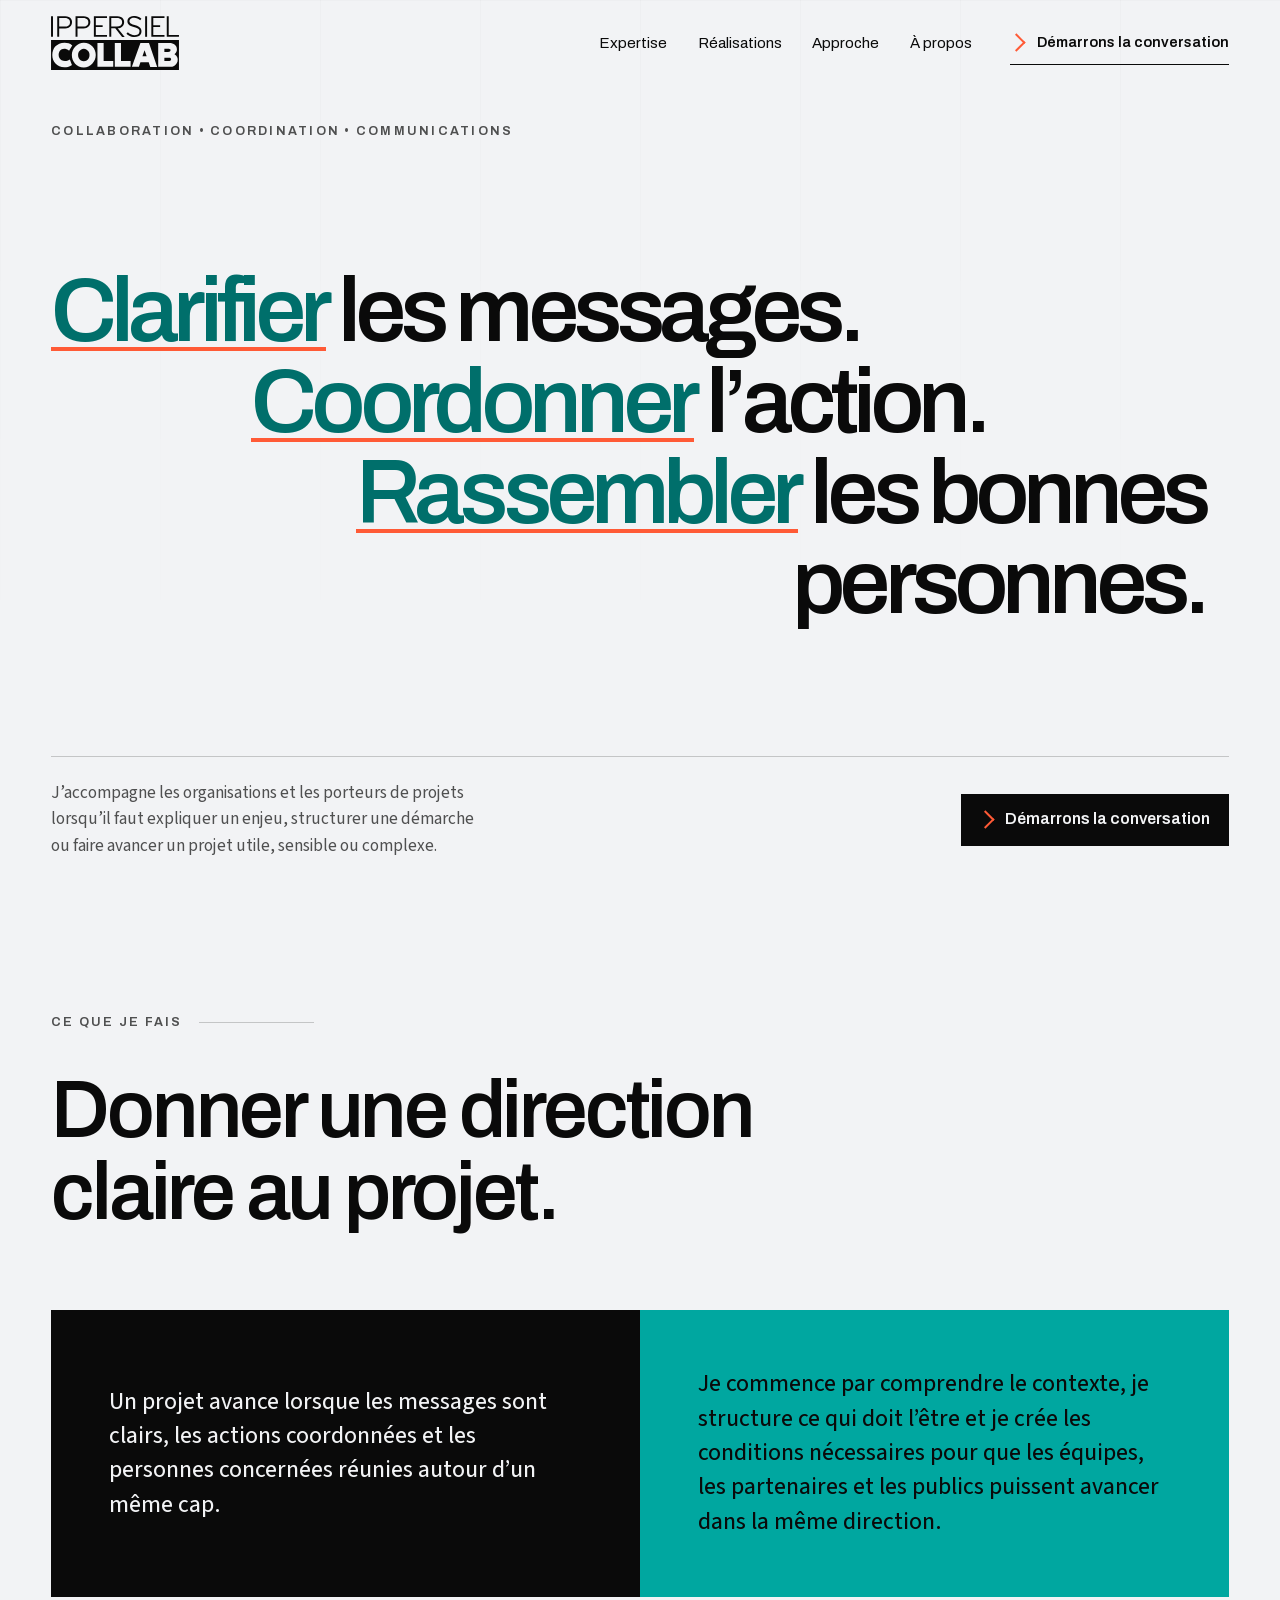
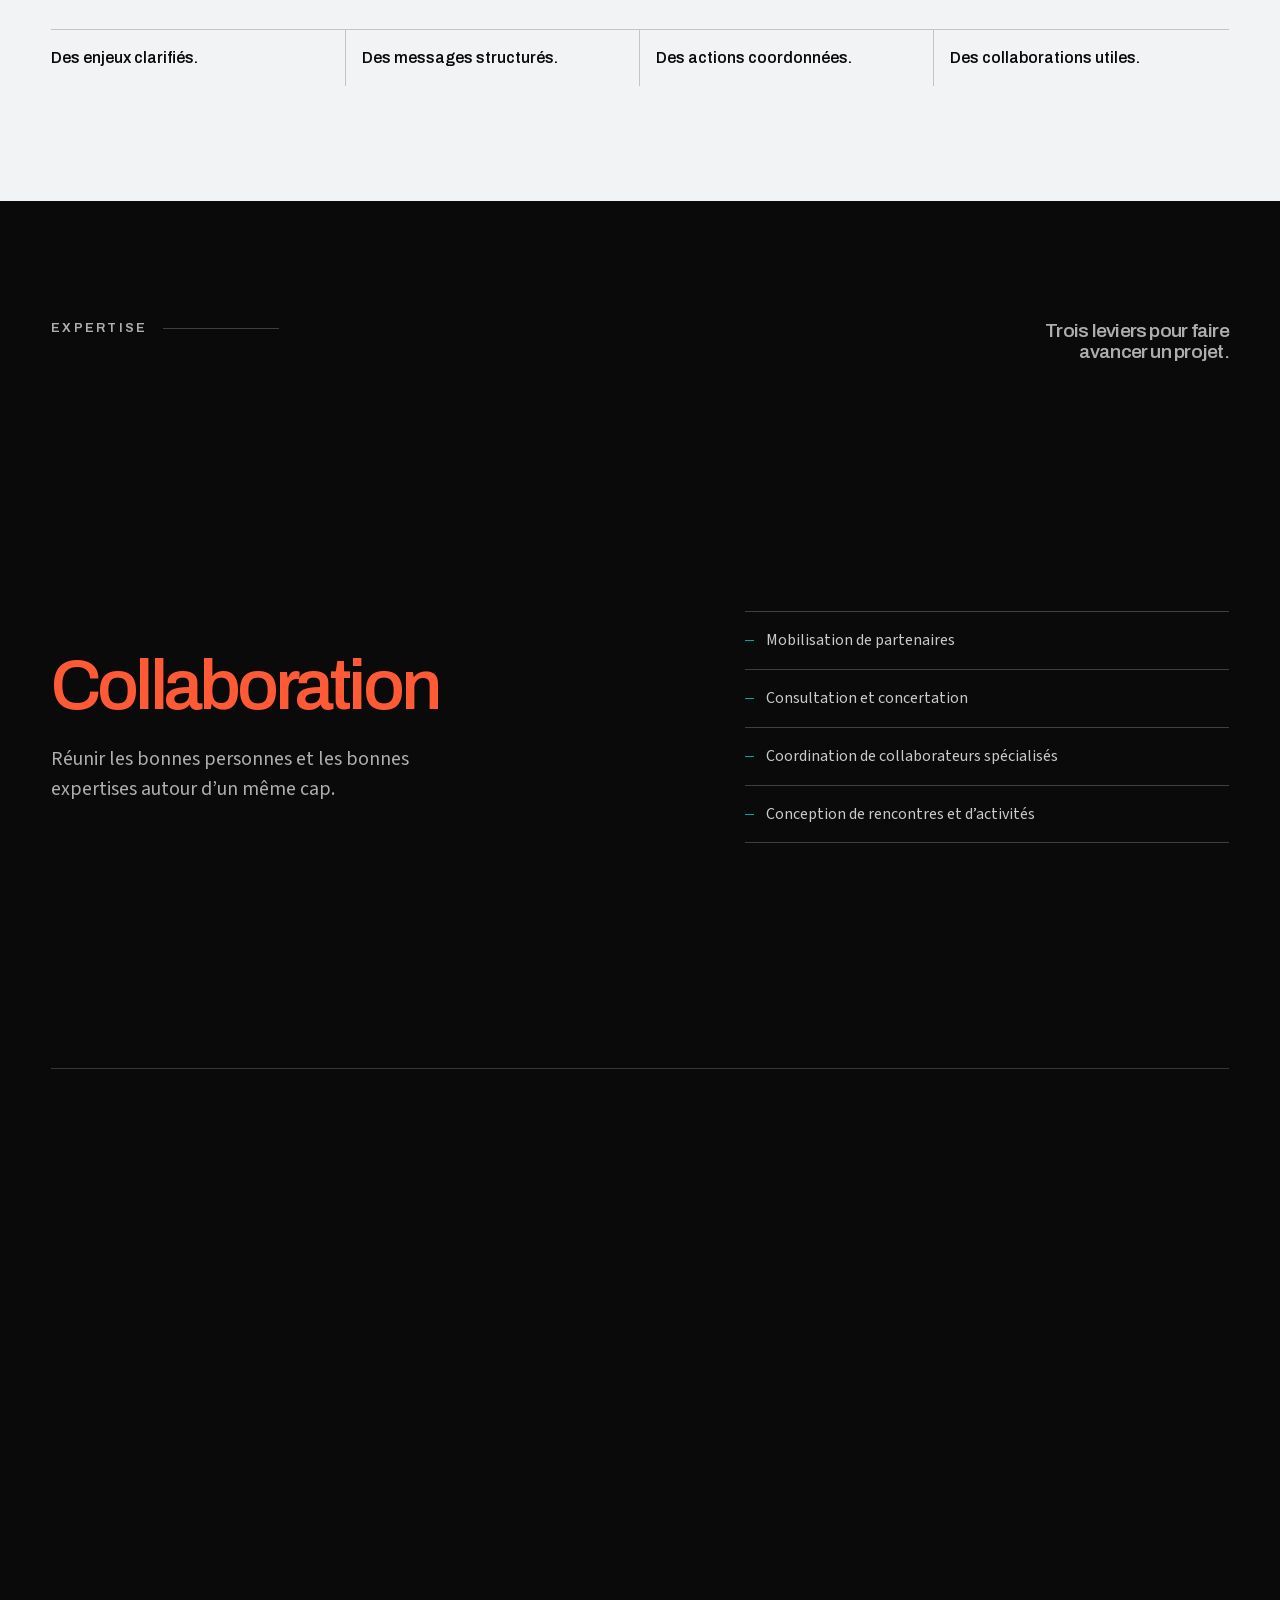
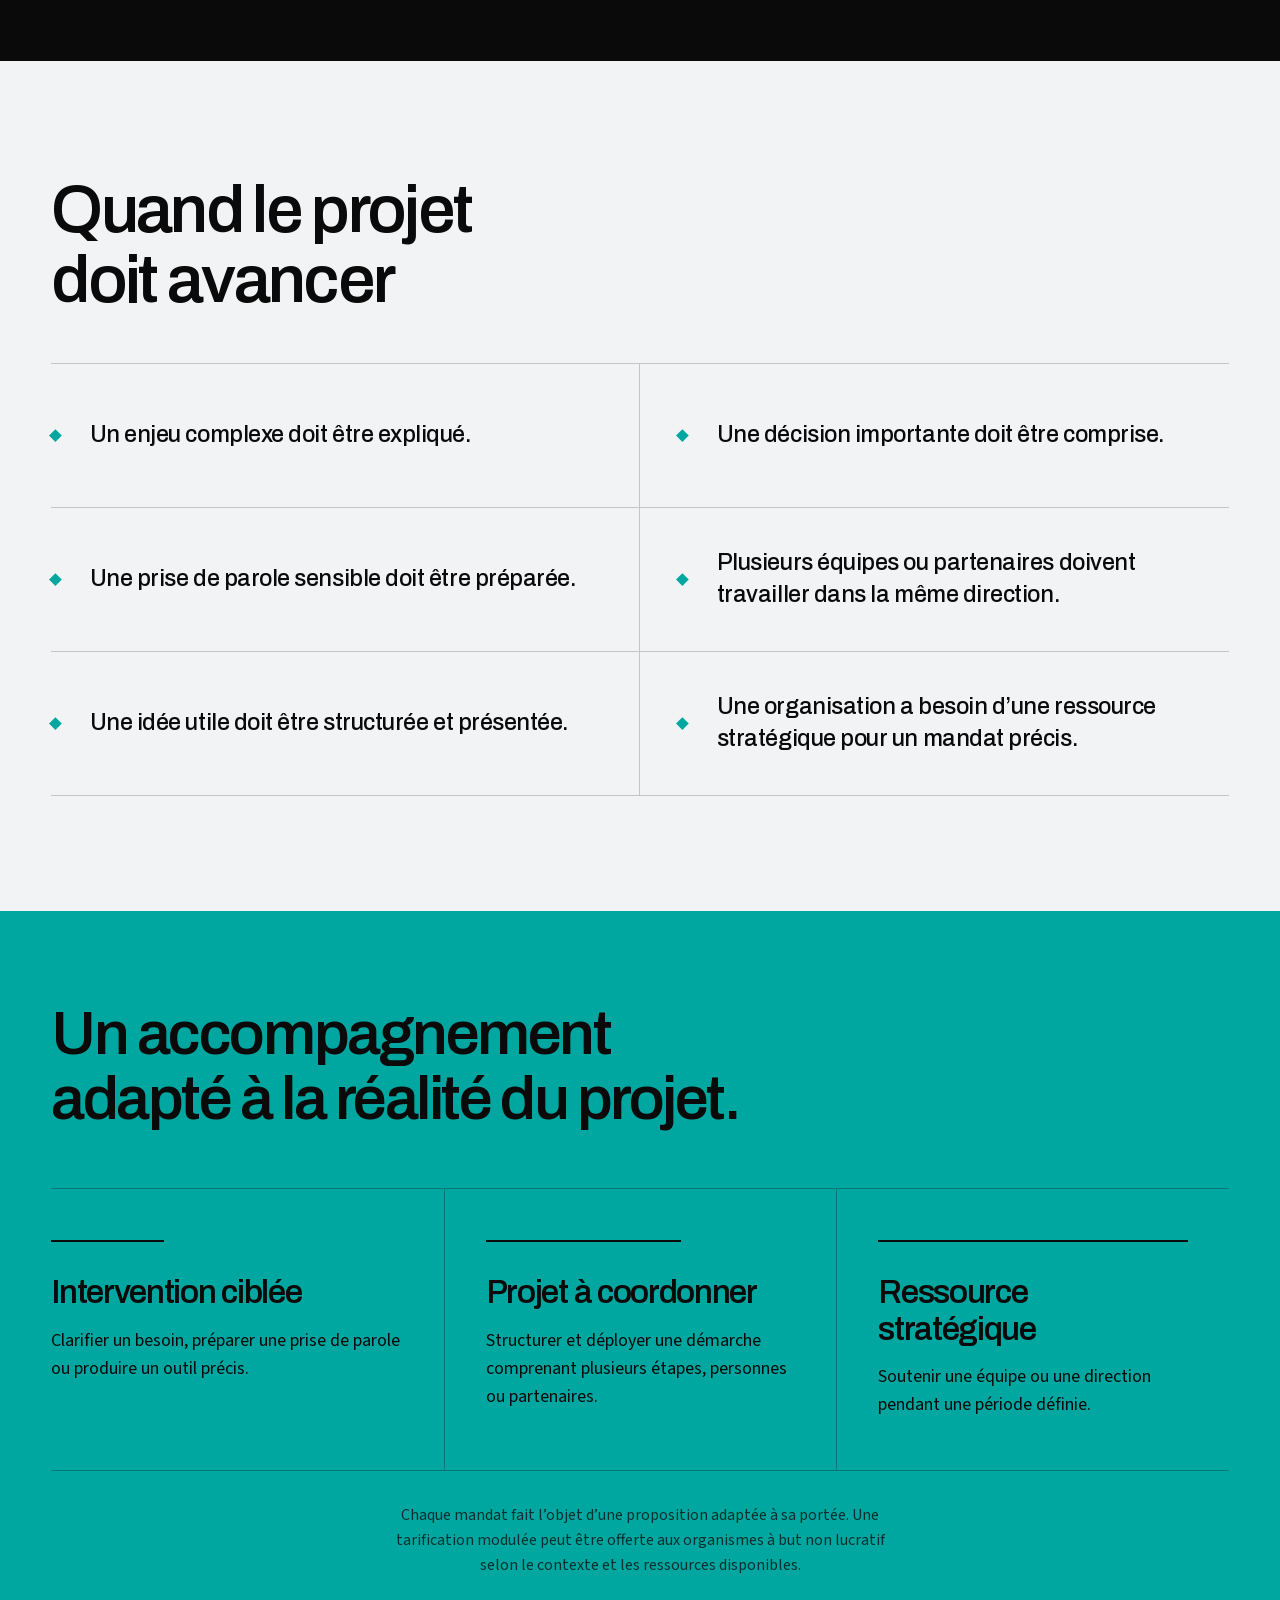
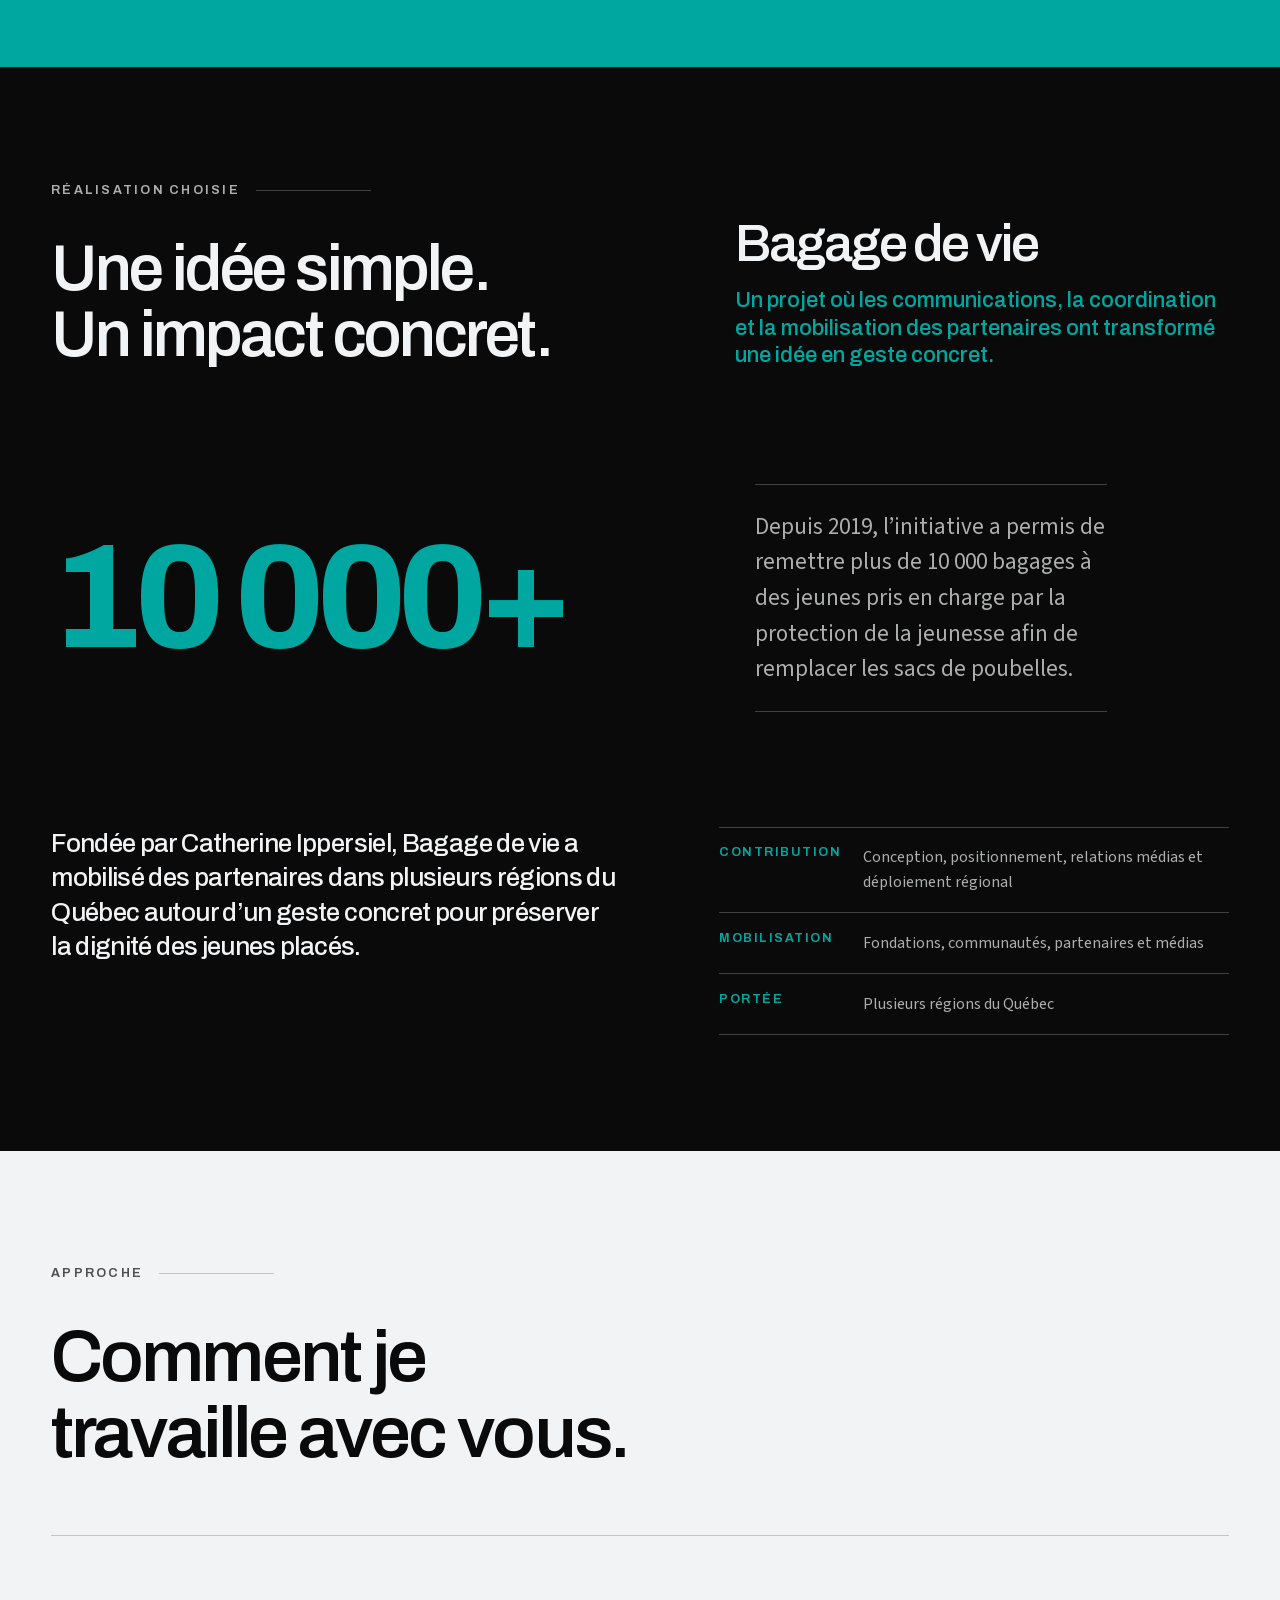
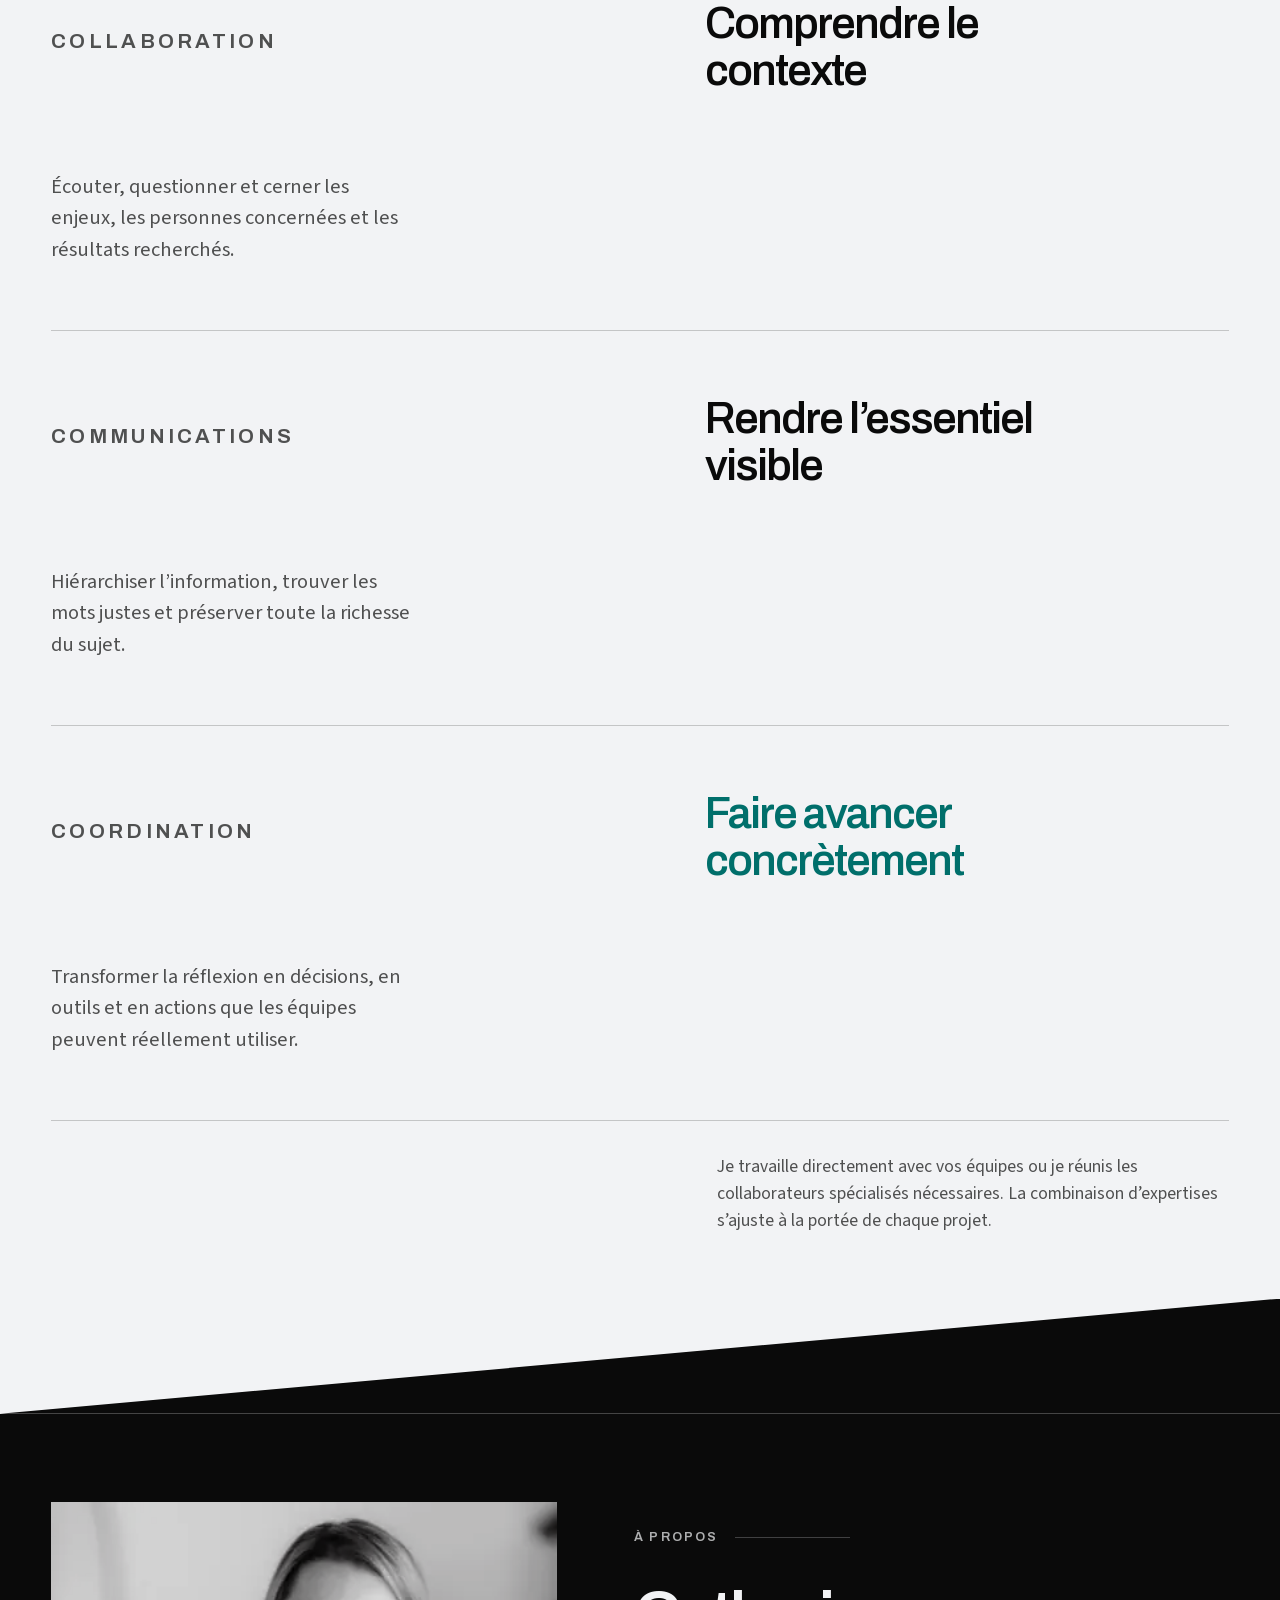
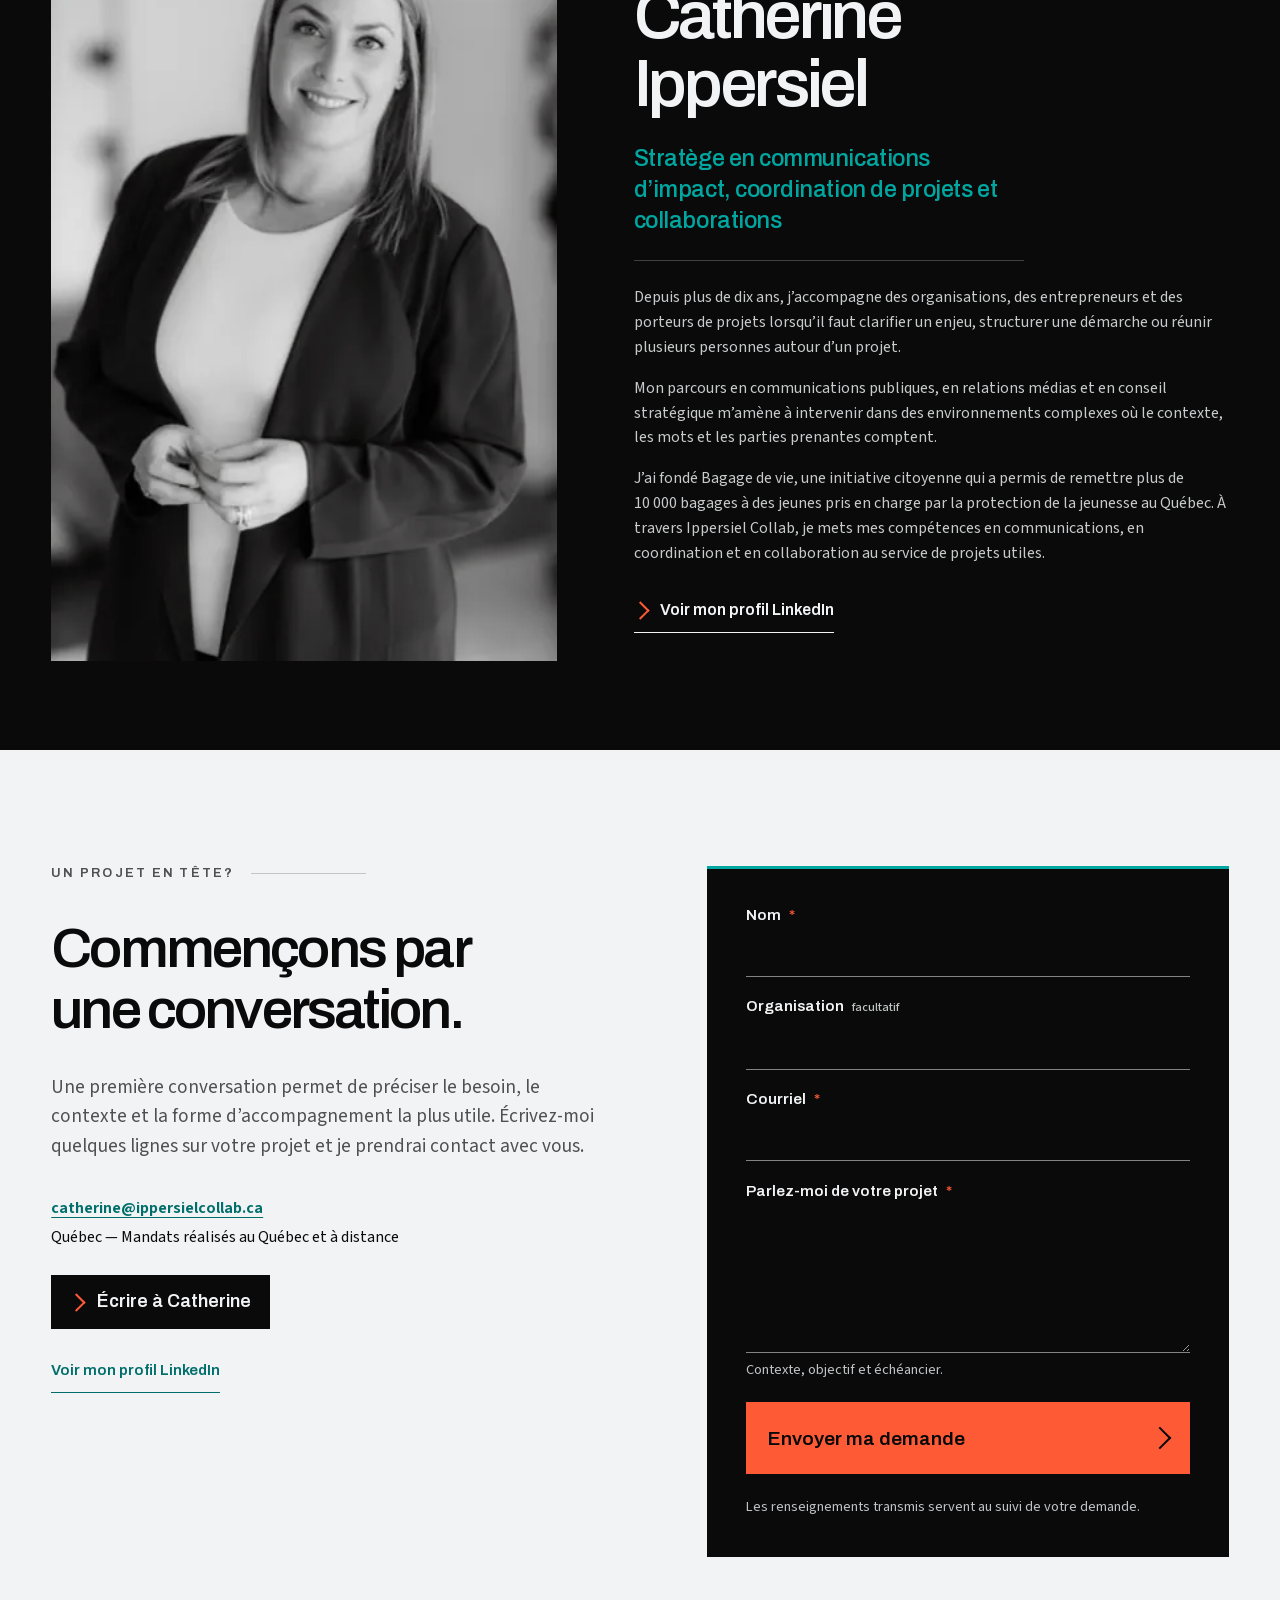
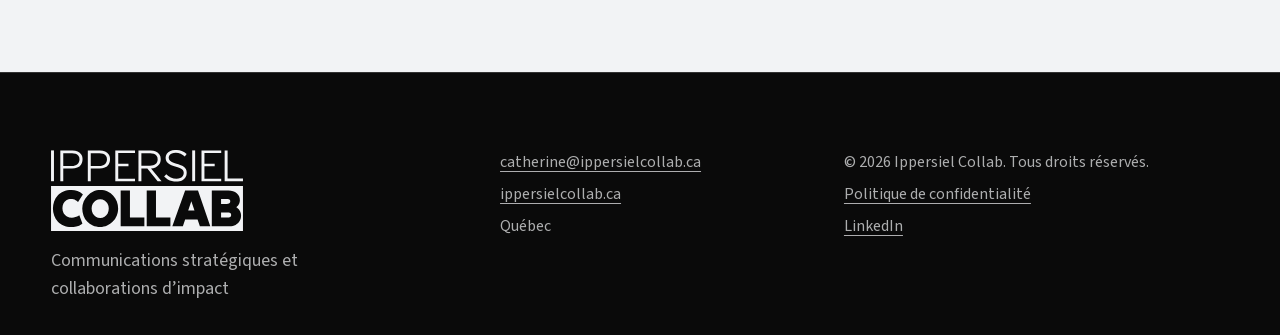
==== site/index.html @ cff6bc2d "Premier commit : refonte scroll Cloudflare + corrections de Catherine Remplace la structure GitHub P" ====
<!doctype html>
<html lang="fr-CA">
<head>
  <meta charset="utf-8">
  <meta name="viewport" content="width=device-width, initial-scale=1">
  <title>Ippersiel Collab | Communications stratégiques et d’impact</title>
  <meta name="description" content="Ippersiel Collab accompagne les organisations et les porteurs de projets en stratégie de communication, rédaction, relations médias, langage clair, coordination et mobilisation.">
  <link rel="canonical" href="https://ippersielcollab.ca/">
  <meta name="theme-color" content="#F2F3F5">
  <meta property="og:type" content="website"><meta property="og:site_name" content="Ippersiel Collab"><meta property="og:locale" content="fr_CA"><meta property="og:url" content="https://ippersielcollab.ca/">
  <meta property="og:title" content="Ippersiel Collab | Communications stratégiques et d’impact"><meta property="og:description" content="Des communications qui font avancer les choses. Stratégie, contenus, relations médias, coordination et mobilisation pour les projets utiles, sensibles ou complexes.">
  <meta property="og:image" content="https://ippersielcollab.ca/assets/img/partage-ippersiel-collab.jpg"><meta property="og:image:width" content="1200"><meta property="og:image:height" content="630"><meta property="og:image:alt" content="Ippersiel Collab — Des communications qui font avancer les choses."><meta name="twitter:card" content="summary_large_image">
  <link rel="icon" href="assets/logo/favicon.svg" type="image/svg+xml"><link rel="apple-touch-icon" href="assets/logo/apple-touch-icon.png">
  <link rel="preload" href="assets/fonts/archivo-variable-latin.woff2" as="font" type="font/woff2" crossorigin><link rel="preload" href="assets/fonts/source-sans-3-variable-latin.woff2" as="font" type="font/woff2" crossorigin><link rel="stylesheet" href="css/site.css"><link rel="stylesheet" href="css/scroll-redesign.css">
  <script type="application/ld+json">{"@context":"https://schema.org","@graph":[{"@type":"ProfessionalService","@id":"https://ippersielcollab.ca/#organisation","name":"Ippersiel Collab","url":"https://ippersielcollab.ca/","email":"catherine@ippersielcollab.ca","description":"Communications stratégiques et collaborations d’impact : stratégie, contenus, relations médias, coordination et mobilisation.","areaServed":"Québec","availableLanguage":"fr-CA","founder":{"@id":"https://ippersielcollab.ca/#catherine"},"address":{"@type":"PostalAddress","addressRegion":"QC","addressCountry":"CA"}},{"@type":"Person","@id":"https://ippersielcollab.ca/#catherine","name":"Catherine Ippersiel","jobTitle":"Stratège en communications d’impact, coordination de projets et collaborations","email":"catherine@ippersielcollab.ca","sameAs":"https://ca.linkedin.com/in/catherine-ippersiel-5a74a2173","worksFor":{"@id":"https://ippersielcollab.ca/#organisation"}},{"@type":"WebSite","@id":"https://ippersielcollab.ca/#site","url":"https://ippersielcollab.ca/","name":"Ippersiel Collab","inLanguage":"fr-CA","publisher":{"@id":"https://ippersielcollab.ca/#organisation"}}]}</script>
</head>
<body>
  <a class="lien-evitement" href="#contenu">Aller au contenu principal</a>
  <header class="entete" id="entete" data-theme="clair">
    <div class="entete__barre">
      <a class="entete__logo" href="#accueil" aria-label="Ippersiel Collab — retour au haut de la page"><img src="assets/logo/ippersiel-collab-noir.svg" width="324" height="138" alt="Ippersiel Collab"></a>
      <nav class="entete__nav" aria-label="Navigation principale"><ul class="menu"><li><a href="#expertise" data-ancre="expertise">Expertise</a></li><li><a href="#realisations" data-ancre="realisations">Réalisations</a></li><li><a href="#approche" data-ancre="approche">Approche</a></li><li><a href="#a-propos" data-ancre="a-propos">À propos</a></li></ul><a class="lien-action entete__cta" href="#contact">Démarrons la conversation</a></nav>
      <button class="bascule-menu" id="bascule-menu" type="button" aria-label="Ouvrir le menu" aria-expanded="false" aria-controls="menu-mobile"><span class="bascule-menu__traits" aria-hidden="true"><i></i><i></i></span><span class="bascule-menu__texte" data-ouvert="Fermer" data-ferme="Menu" aria-hidden="true">Menu</span></button>
    </div><div class="entete__progression" aria-hidden="true"><span id="progression"></span></div>
  </header>
  <div class="menu-mobile" id="menu-mobile" hidden><nav aria-label="Navigation mobile"><ul><li><a href="#expertise">Expertise</a></li><li><a href="#realisations">Réalisations</a></li><li><a href="#approche">Approche</a></li><li><a href="#a-propos">À propos</a></li></ul><a class="lien-action lien-action--inverse menu-mobile__cta" href="#contact">Démarrons la conversation</a><a class="menu-mobile__courriel" href="mailto:catherine@ippersielcollab.ca" data-mesure="courriel-menu">catherine@ippersielcollab.ca</a></nav></div>

  <main id="contenu">
    <section class="hero terrain-clair" id="accueil" data-header-theme="clair" aria-labelledby="titre-accueil">
      <div class="hero__cadre"><p class="surtitre" data-reveal>Collaboration • Coordination • Communications</p>
        <h1 class="titre-hero" id="titre-accueil"><span class="titre-hero__ligne"><span><span class="mot-accent">Clarifier</span> les messages.</span></span><span class="titre-hero__ligne titre-hero__ligne--milieu"><span><span class="mot-accent">Coordonner</span> l’action.</span></span><span class="titre-hero__ligne titre-hero__ligne--fin"><span><span class="mot-accent">Rassembler</span> les bonnes personnes.</span></span></h1>
        <div class="hero__bas"><p class="hero__intro" data-reveal>J’accompagne les organisations et les porteurs de projets lorsqu’il faut expliquer un enjeu, structurer une démarche ou faire avancer un projet utile, sensible ou complexe.</p><a class="lien-action" href="#contact" data-reveal>Démarrons la conversation</a></div>
      </div><div class="fil-orange" aria-hidden="true"></div>
    </section>

    <section class="section positionnement terrain-clair" id="positionnement" data-header-theme="clair" aria-labelledby="titre-positionnement" data-scroll-reactive>
      <div class="conteneur"><p class="repere" data-reveal>Ce que je fais</p><h2 class="titre-section titre-section--ample" id="titre-positionnement" data-reveal>Donner une direction claire au projet.</h2>
        <div class="positionnement__corps"><p class="texte-lead" data-reveal>Un projet avance lorsque les messages sont clairs, les actions coordonnées et les personnes concernées réunies autour d’un même cap.</p><p data-reveal>Je commence par comprendre le contexte, je structure ce qui doit l’être et je crée les conditions nécessaires pour que les équipes, les partenaires et les publics puissent avancer dans la même direction.</p></div>
        <ul class="impacts" aria-label="Résultats recherchés" data-reveal-group><li>Des enjeux clarifiés.</li><li>Des messages structurés.</li><li>Des actions coordonnées.</li><li>Des collaborations utiles.</li></ul>
      </div><div class="montee-carbone" aria-hidden="true"></div>
    </section>

    <section class="expertise terrain-sombre" id="expertise" data-header-theme="sombre" aria-labelledby="titre-expertise" data-scroll-scene="expertise">
      <div class="expertise__sticky">
        <div class="conteneur expertise__entete"><p class="repere">Expertise</p><h2 class="titre-section" id="titre-expertise">Trois leviers pour faire avancer un projet.</h2></div>
        <div class="expertise__chapitres">
          <article class="expertise__chapitre expertise__chapitre--orange"><div class="conteneur expertise__grille"><div><h3>Collaboration</h3><p class="expertise__accroche">Réunir les bonnes personnes et les bonnes expertises autour d’un même cap.</p></div><ul class="liste-services"><li>Mobilisation de partenaires</li><li>Consultation et concertation</li><li>Coordination de collaborateurs spécialisés</li><li>Conception de rencontres et d’activités</li></ul></div></article>
          <article class="expertise__chapitre expertise__chapitre--decale"><div class="conteneur expertise__grille"><div><h3>Coordination</h3><p class="expertise__accroche">Organiser les étapes, les rôles et les livrables d’un projet de communication ou de mobilisation.</p></div><ul class="liste-services"><li>Structuration de projets</li><li>Coordination de projets de communication</li><li>Déploiement et suivi</li><li>Plans de communication</li></ul></div></article>
          <article class="expertise__chapitre expertise__chapitre--accent"><div class="conteneur expertise__grille"><div><h3>Communications</h3><p class="expertise__accroche">Clarifier les enjeux, structurer les messages et rejoindre les publics concernés.</p></div><ul class="liste-services"><li>Positionnement et messages clés</li><li>Rédaction et langage clair</li><li>Contenus Web et médias sociaux</li><li>Relations médias</li><li>Préparation aux prises de parole</li></ul></div></article>
        </div>
        <div class="expertise__rideau" aria-hidden="true"></div><div class="scene__progression" aria-hidden="true"><span></span></div>
      </div>
    </section>

    <section class="section besoins terrain-clair" id="besoins" data-header-theme="clair" aria-labelledby="titre-besoins" data-scroll-reactive><div class="conteneur"><h2 class="titre-section titre-section--moyen" id="titre-besoins" data-reveal>Quand le projet doit avancer</h2><ul class="besoins__liste"><li data-reveal><span class="besoins__marque" aria-hidden="true"></span><span>Un enjeu complexe doit être expliqué.</span></li><li data-reveal><span class="besoins__marque" aria-hidden="true"></span><span>Une décision importante doit être comprise.</span></li><li data-reveal><span class="besoins__marque" aria-hidden="true"></span><span>Une prise de parole sensible doit être préparée.</span></li><li data-reveal><span class="besoins__marque" aria-hidden="true"></span><span>Plusieurs équipes ou partenaires doivent travailler dans la même direction.</span></li><li data-reveal><span class="besoins__marque" aria-hidden="true"></span><span>Une idée utile doit être structurée et présentée.</span></li><li data-reveal><span class="besoins__marque" aria-hidden="true"></span><span>Une organisation a besoin d’une ressource stratégique pour un mandat précis.</span></li></ul></div><div class="expansion-sarcelle" aria-hidden="true"></div></section>

    <section class="accompagnement terrain-sarcelle" id="accompagnement" data-header-theme="sarcelle" aria-labelledby="titre-accompagnement" data-scroll-scene="accompagnement"><div class="accompagnement__sticky"><div class="accompagnement__titre"><h2 class="titre-section titre-section--moyen" id="titre-accompagnement">Un accompagnement adapté à la réalité du projet.</h2></div><div class="accompagnement__grille"><article><span class="portee" aria-hidden="true"></span><h3>Intervention ciblée</h3><p>Clarifier un besoin, préparer une prise de parole ou produire un outil précis.</p></article><article><span class="portee portee--moyenne" aria-hidden="true"></span><h3>Projet à coordonner</h3><p>Structurer et déployer une démarche comprenant plusieurs étapes, personnes ou partenaires.</p></article><article><span class="portee portee--longue" aria-hidden="true"></span><h3>Ressource stratégique</h3><p>Soutenir une équipe ou une direction pendant une période définie.</p></article></div><p class="accompagnement__mention">Chaque mandat fait l’objet d’une proposition adaptée à sa portée. Une tarification modulée peut être offerte aux organismes à but non lucratif selon le contexte et les ressources disponibles.</p><span class="connecteur-orange" aria-hidden="true"></span><div class="scene__progression" aria-hidden="true"><span></span></div></div></section>

    <section class="section realisation terrain-sombre" id="realisations" data-header-theme="sombre" aria-labelledby="titre-realisation" data-mesure-vue="realisations" data-scroll-reactive><div class="conteneur realisation__entete"><div><p class="repere" data-reveal>Réalisation choisie</p><h2 class="titre-section titre-section--moyen" id="titre-realisation" data-reveal>Une idée simple. Un impact concret.</h2></div><div data-reveal><h3 class="realisation__nom">Bagage de vie</h3><p class="realisation__signature">Un projet où les communications, la coordination et la mobilisation des partenaires ont transformé une idée en geste concret.</p></div></div><div class="preuve" id="preuve"><div class="preuve__barre" aria-hidden="true"></div><div class="preuve__chiffre" role="img" data-counter="10000" aria-label="Plus de 10 000 bagages"><span class="preuve__ombre" aria-hidden="true">10&nbsp;000+</span><span class="preuve__valeur" aria-hidden="true">10&nbsp;000+</span></div><p class="preuve__texte" data-reveal>Depuis 2019, l’initiative a permis de remettre plus de 10&nbsp;000 bagages à des jeunes pris en charge par la protection de la jeunesse afin de remplacer les sacs de poubelles.</p></div><div class="conteneur realisation__corps"><p class="realisation__recit" data-reveal>Fondée par Catherine Ippersiel, Bagage de vie a mobilisé des partenaires dans plusieurs régions du Québec autour d’un geste concret pour préserver la dignité des jeunes placés.</p><dl class="realisation__fiche" data-reveal><div><dt>Contribution</dt><dd>Conception, positionnement, relations médias et déploiement régional</dd></div><div><dt>Mobilisation</dt><dd>Fondations, communautés, partenaires et médias</dd></div><div><dt>Portée</dt><dd>Plusieurs régions du Québec</dd></div></dl></div></section>

    <section class="approche terrain-clair" id="approche" data-header-theme="clair" aria-labelledby="titre-approche" data-scroll-scene="approche"><div class="approche__sticky"><div class="conteneur approche__entete"><p class="repere">Approche</p><h2 class="titre-section" id="titre-approche">Comment je travaille avec vous.</h2></div><ol class="approche__mouvements"><li><p class="approche__etiquette">Collaboration</p><h3>Comprendre le contexte</h3><p>Écouter, questionner et cerner les enjeux, les personnes concernées et les résultats recherchés.</p></li><li><p class="approche__etiquette">Communications</p><h3>Rendre l’essentiel visible</h3><p>Hiérarchiser l’information, trouver les mots justes et préserver toute la richesse du sujet.</p></li><li class="approche__mouvement--accent"><p class="approche__etiquette">Coordination</p><h3>Faire avancer concrètement</h3><p>Transformer la réflexion en décisions, en outils et en actions que les équipes peuvent réellement utiliser.</p></li></ol><p class="approche__conclusion">Je travaille directement avec vos équipes ou je réunis les collaborateurs spécialisés nécessaires. La combinaison d’expertises s’ajuste à la portée de chaque projet.</p><div class="approche__masque" aria-hidden="true"></div><div class="approche__transition" aria-hidden="true"><span></span><span></span><span></span></div><div class="scene__progression" aria-hidden="true"><span></span></div></div></section>

    <section class="apropos terrain-sombre" id="a-propos" data-header-theme="sombre" aria-labelledby="titre-apropos"><div class="apropos__portrait" data-portrait><picture><source type="image/webp" srcset="assets/img/catherine-ippersiel-640.webp 640w, assets/img/catherine-ippersiel-900.webp 900w, assets/img/catherine-ippersiel-1067.webp 1067w" sizes="(min-width: 94rem) 550px, (min-width: 48rem) 42vw, 90vw"><img src="assets/img/catherine-ippersiel-900.jpg" width="1067" height="1600" alt="Catherine Ippersiel, stratège en communications d’impact" loading="lazy" decoding="async"></picture></div><div class="apropos__contenu"><p class="repere" data-reveal>À propos</p><h2 class="apropos__nom" id="titre-apropos" data-reveal>Catherine Ippersiel</h2><p class="apropos__titre" data-reveal>Stratège en communications d’impact, coordination de projets et collaborations</p><div class="apropos__bio"><p data-reveal>Depuis plus de dix ans, j’accompagne des organisations, des entrepreneurs et des porteurs de projets lorsqu’il faut clarifier un enjeu, structurer une démarche ou réunir plusieurs personnes autour d’un projet.</p><p data-reveal>Mon parcours en communications publiques, en relations médias et en conseil stratégique m’amène à intervenir dans des environnements complexes où le contexte, les mots et les parties prenantes comptent.</p><p data-reveal>J’ai fondé Bagage de vie, une initiative citoyenne qui a permis de remettre plus de 10&nbsp;000 bagages à des jeunes pris en charge par la protection de la jeunesse au Québec. À travers Ippersiel Collab, je mets mes compétences en communications, en coordination et en collaboration au service de projets utiles.</p></div><a class="lien-action lien-action--inverse" href="https://ca.linkedin.com/in/catherine-ippersiel-5a74a2173" target="_blank" rel="noopener" data-mesure="linkedin-apropos">Voir mon profil LinkedIn</a></div></section>

    <section class="section contact terrain-clair" id="contact" data-header-theme="clair" aria-labelledby="titre-contact"><div class="conteneur contact__grille"><div class="contact__intro"><p class="repere" data-reveal>Un projet en tête?</p><h2 class="titre-section contact__titre" id="titre-contact" data-reveal>Commençons par une <span>conversation.</span></h2><p class="contact__texte" data-reveal>Une première conversation permet de préciser le besoin, le contexte et la forme d’accompagnement la plus utile. Écrivez-moi quelques lignes sur votre projet et je prendrai contact avec vous.</p><p class="contact__coordonnees" data-reveal><a href="mailto:catherine@ippersielcollab.ca" data-mesure="courriel-contact">catherine@ippersielcollab.ca</a><br>Québec — Mandats réalisés au Québec et à distance</p><div class="contact__liens" data-reveal><a class="lien-action" href="mailto:catherine@ippersielcollab.ca" data-mesure="courriel-bouton">Écrire à Catherine</a><a class="lien-action" href="https://ca.linkedin.com/in/catherine-ippersiel-5a74a2173" target="_blank" rel="noopener" data-mesure="linkedin-contact">Voir mon profil LinkedIn</a></div></div>
        <form id="formulaire-contact" class="formulaire" name="contact" method="get" action="mailto:catherine@ippersielcollab.ca" data-reveal><input type="hidden" name="form-name" value="contact"><p class="pot-de-miel" aria-hidden="true"><label>Ne pas remplir ce champ <input type="text" name="entreprise-web" tabindex="-1" autocomplete="off"></label></p><div class="champ"><label for="nom">Nom <span aria-hidden="true">*</span></label><input type="text" id="nom" name="nom" autocomplete="name" required aria-required="true" aria-describedby="err-nom"><p class="champ__erreur" id="err-nom" hidden>Veuillez inscrire votre nom.</p></div><div class="champ"><label for="organisation">Organisation <small>facultatif</small></label><input type="text" id="organisation" name="organisation" autocomplete="organization"></div><div class="champ"><label for="courriel">Courriel <span aria-hidden="true">*</span></label><input type="email" id="courriel" name="courriel" autocomplete="email" required aria-required="true" aria-describedby="err-courriel"><p class="champ__erreur" id="err-courriel" hidden>Veuillez inscrire une adresse courriel valide.</p></div><div class="champ"><label for="projet">Parlez-moi de votre projet <span aria-hidden="true">*</span></label><textarea id="projet" name="projet" rows="5" required aria-required="true" aria-describedby="aide-projet err-projet"></textarea><p class="champ__aide" id="aide-projet">Contexte, objectif et échéancier.</p><p class="champ__erreur" id="err-projet" hidden>Veuillez décrire brièvement votre projet.</p></div><button class="formulaire__envoi" type="submit"><span>Envoyer ma demande</span><i aria-hidden="true"></i></button><p class="formulaire__note">Les renseignements transmis servent au suivi de votre demande.</p><p class="formulaire__message formulaire__message--succes" id="message-succes" role="status" tabindex="-1" hidden>Merci. Votre message a bien été envoyé.</p><p class="formulaire__message formulaire__message--erreur" id="message-erreur" role="alert" hidden>Une erreur est survenue. Vous pouvez écrire directement à <a href="mailto:catherine@ippersielcollab.ca">catherine@ippersielcollab.ca</a>.</p></form>
      </div></section>
  </main>
  <footer class="pied terrain-sombre"><div class="conteneur pied__grille"><div class="pied__marque"><img src="assets/logo/ippersiel-collab-blanc.svg" width="324" height="138" alt="Ippersiel Collab"><p>Communications stratégiques et collaborations d’impact</p></div><div class="pied__contact"><a href="mailto:catherine@ippersielcollab.ca" data-mesure="courriel-pied">catherine@ippersielcollab.ca</a><a href="https://ippersielcollab.ca/">ippersielcollab.ca</a><span>Québec</span></div><div class="pied__legal"><span>© 2026 Ippersiel Collab. Tous droits réservés.</span><a href="politique-confidentialite.html">Politique de confidentialité</a><a href="https://ca.linkedin.com/in/catherine-ippersiel-5a74a2173" target="_blank" rel="noopener" data-mesure="linkedin-pied">LinkedIn</a></div></div></footer>
  <script src="js/site.js" defer></script>
</body>
</html>
---- site/css/site.css ----
@font-face{font-family:Archivo;src:url('../assets/fonts/archivo-variable-latin.woff2') format('woff2-variations');font-weight:100 900;font-style:normal;font-display:swap}
@font-face{font-family:'Source Sans 3';src:url('../assets/fonts/source-sans-3-variable-latin.woff2') format('woff2-variations');font-weight:200 900;font-style:normal;font-display:swap}
@font-face{font-family:'Source Sans 3';src:url('../assets/fonts/source-sans-3-variable-latin-italic.woff2') format('woff2-variations');font-weight:200 900;font-style:italic;font-display:swap}

:root{
  --carbone:#0a0a0a;--mineral:#f2f3f5;--sarcelle:#00a7a0;--sarcelle-fonce:#006f6b;--orange:#ff5a36;
  --titre:Archivo,'Helvetica Neue',Arial,sans-serif;--texte:'Source Sans 3',-apple-system,BlinkMacSystemFont,'Segoe UI',sans-serif;
  --contenu:92rem;--marge:clamp(1.15rem,4vw,4.5rem);--section:clamp(5rem,10vw,10rem);--entete:5.5rem;
  --marge-laterale:var(--marge);--h-entete:var(--entete);
  --fluide:cubic-bezier(.22,.8,.25,1);--sortie:cubic-bezier(.16,1,.3,1)
}
*,*::before,*::after{box-sizing:border-box}
html{scroll-behavior:smooth;scroll-padding-top:calc(var(--entete) + 1rem);background:var(--carbone);-webkit-text-size-adjust:100%}
body{margin:0;overflow-x:hidden;background:var(--carbone);color:var(--carbone);font:400 1.125rem/1.55 var(--texte);-webkit-font-smoothing:antialiased}
img,picture,svg{display:block;max-width:100%} img{height:auto} h1,h2,h3,p,ul,ol,dl,dd{margin:0;padding:0} ul,ol{list-style:none}
h1,h2,h3{font-family:var(--titre);font-weight:590;letter-spacing:-.04em} a{color:inherit;text-underline-offset:.22em;text-decoration-thickness:1px} button,input,textarea{font:inherit} button{color:inherit}
::selection{background:var(--orange);color:var(--carbone)} :focus-visible{outline:3px solid var(--focus,var(--orange));outline-offset:4px}
.terrain-clair,.sur-mineral{--fond:var(--mineral);--encre:var(--carbone);--doux:rgba(10,10,10,.7);--encre-douce:var(--doux);--trait:rgba(10,10,10,.2);--accent:var(--sarcelle-fonce);--focus:var(--sarcelle-fonce);background:var(--fond);color:var(--encre)}
.terrain-sombre,.sur-carbone{--fond:var(--carbone);--encre:var(--mineral);--doux:rgba(242,243,245,.7);--encre-douce:var(--doux);--trait:rgba(242,243,245,.23);--accent:var(--sarcelle);--focus:var(--orange);background:var(--fond);color:var(--encre)}
.terrain-sarcelle{--fond:var(--sarcelle);--encre:var(--carbone);--doux:rgba(10,10,10,.76);--trait:rgba(10,10,10,.28);--focus:var(--carbone);background:var(--fond);color:var(--encre)}
.conteneur{width:100%;max-width:var(--contenu);margin-inline:auto;padding-inline:var(--marge)}
.section{position:relative;padding-block:var(--section);overflow:hidden}
.vh{position:absolute;width:1px;height:1px;margin:-1px;padding:0;overflow:hidden;clip-path:inset(50%);white-space:nowrap}
.lien-evitement{position:fixed;z-index:500;left:1rem;top:1rem;transform:translateY(-180%);padding:.75rem 1rem;background:var(--orange);color:var(--carbone);font-weight:700;text-decoration:none;transition:transform .2s}
.lien-evitement:focus{transform:none}
.repere,.surtitre{font:650 .78rem/1.2 var(--titre);letter-spacing:.18em;text-transform:uppercase;color:var(--doux)}
.repere{display:flex;align-items:center;gap:1rem;margin-bottom:clamp(1.5rem,3vw,2.5rem)} .repere::after{content:"";width:clamp(3rem,9vw,8rem);height:1px;background:var(--trait)}
.titre-section{max-width:13ch;font-size:clamp(2.7rem,6.3vw,6.7rem);line-height:.94;text-wrap:balance}
.titre-section--ample{max-width:14ch;font-size:clamp(3rem,7.7vw,8.4rem)} .titre-section--moyen{font-size:clamp(2.5rem,5.3vw,5.5rem);max-width:18ch}
.texte-lead{font:520 clamp(1.35rem,2vw,1.8rem)/1.35 var(--titre);letter-spacing:-.02em}
.lien-action{position:relative;display:inline-flex;align-items:center;gap:.85rem;min-height:2.75rem;padding:.4rem 0;border-bottom:1px solid currentColor;font-family:var(--titre);font-weight:600;text-decoration:none}
.lien-action::before{content:"";width:.8rem;height:.8rem;border-top:2px solid var(--orange);border-right:2px solid var(--orange);transform:rotate(45deg);transition:transform .35s var(--sortie)}
.lien-action::after{content:"";position:absolute;left:0;right:0;bottom:-1px;height:3px;background:var(--sarcelle);transform:scaleX(0);transform-origin:right;transition:transform .35s var(--sortie)}
.lien-action:hover::before{transform:translateX(.25rem) rotate(45deg)} .lien-action:hover::after{transform:scaleX(1);transform-origin:left}.lien-action--inverse::after{background:var(--orange)}

/* En-tête */
.entete{position:fixed;z-index:200;inset:0 0 auto;height:var(--entete);color:var(--carbone);transition:color .35s,background-color .35s,backdrop-filter .35s}
.entete::before{content:"";position:absolute;inset:0;background:rgba(242,243,245,.88);border-bottom:1px solid rgba(10,10,10,.1);backdrop-filter:blur(14px);opacity:0;transition:opacity .3s}
.entete.est-defile::before{opacity:1}.entete[data-theme="sombre"]{color:var(--mineral)}.entete[data-theme="sombre"]::before{background:rgba(10,10,10,.88);border-color:rgba(242,243,245,.12)}
.entete[data-theme="sombre"] .entete__logo img{filter:invert(1)}
.entete__barre{position:relative;height:calc(var(--entete) - 2px);max-width:var(--contenu);margin:auto;padding-inline:var(--marge);display:flex;align-items:center;justify-content:space-between;gap:2rem}
.entete__logo{display:block;width:clamp(7.5rem,10vw,9.25rem)}.entete__logo img{width:100%;transition:filter .35s}
.entete__nav,.menu{display:flex;align-items:center}.entete__nav{gap:clamp(1.5rem,3vw,3.5rem)}.menu{gap:clamp(1rem,2.4vw,2.6rem)}
.menu a{position:relative;font-family:var(--titre);font-size:.94rem;text-decoration:none}.menu a::after{content:"";position:absolute;left:0;right:0;bottom:-.55rem;height:2px;background:var(--sarcelle);transform:scaleX(0);transition:transform .25s}.menu a:hover::after,.menu a[aria-current="true"]::after{transform:scaleX(1)}
.entete__cta{font-size:.9rem}.entete__progression{position:relative;height:2px}.entete__progression span{display:block;width:0;height:100%;background:var(--orange)}
.bascule-menu{display:none;align-items:center;gap:.75rem;min-width:4.5rem;min-height:2.75rem;border:0;background:transparent;padding:.4rem 0;font:650 .82rem/1 var(--titre);letter-spacing:.1em;text-transform:uppercase}
.bascule-menu__traits{position:relative;width:1.4rem;height:.8rem}.bascule-menu__traits i{position:absolute;left:0;width:100%;height:2px;background:currentColor;transition:transform .3s var(--sortie),top .3s}.bascule-menu__traits i:first-child{top:.1rem}.bascule-menu__traits i:last-child{top:.65rem}.bascule-menu[aria-expanded="true"] i:first-child{top:.38rem;transform:rotate(45deg)}.bascule-menu[aria-expanded="true"] i:last-child{top:.38rem;transform:rotate(-45deg)}
.menu-mobile{position:fixed;z-index:190;inset:0;background:var(--carbone);color:var(--mineral);padding:calc(var(--entete) + 2rem) var(--marge) 2rem;opacity:0;transition:opacity .3s}.menu-mobile[hidden]{display:none}.menu-mobile.est-ouvert{opacity:1}.menu-mobile nav{display:flex;min-height:calc(100dvh - var(--entete) - 4rem);flex-direction:column}.menu-mobile ul{border-top:1px solid var(--trait)}.menu-mobile li{border-bottom:1px solid var(--trait)}.menu-mobile li a{display:block;padding:.55rem 0;font:520 clamp(2.25rem,11vw,4.5rem)/1.15 var(--titre);text-decoration:none}.menu-mobile__cta{align-self:flex-start;margin-top:2rem}.menu-mobile__courriel{margin-top:auto;padding-top:2rem;overflow-wrap:anywhere}

/* Héros */
.hero{position:relative;min-height:max(46rem,100svh);padding-top:var(--entete);overflow:hidden}
.hero::before{content:"";position:absolute;inset:0;background-image:linear-gradient(rgba(10,10,10,.035) 1px,transparent 1px),linear-gradient(90deg,rgba(10,10,10,.035) 1px,transparent 1px);background-size:12.5vw 100%,12.5vw 100%;mask-image:linear-gradient(to bottom,black,transparent 80%)}
.hero__cadre{position:relative;max-width:var(--contenu);min-height:calc(max(46rem,100svh) - var(--entete));margin:auto;padding:clamp(2rem,4vw,4rem) var(--marge) 2rem;display:grid;grid-template-rows:auto 1fr auto;align-items:start}
.surtitre{margin-bottom:clamp(1.4rem,2.5vw,2.25rem)}
.titre-hero{align-self:center;display:grid;width:100%;font-size:clamp(3.2rem,8.2vw,8.7rem);font-weight:560;line-height:.78;letter-spacing:-.065em}
.titre-hero__ligne{display:block;overflow:hidden;padding-block:.08em}.titre-hero__ligne>span{display:block;transform:translateY(120%)}
.titre-hero__ligne--milieu{padding-left:18vw}.titre-hero__ligne--fin{text-align:right;padding-right:5vw}
.titre-hero__impact{position:relative;display:flex;align-items:center;margin-block:.05em;color:var(--sarcelle);font-size:clamp(4.4rem,17vw,17rem);line-height:.72;font-weight:760;letter-spacing:-.085em}
.mot-avancer{display:block;transform:translateX(-1.1rem);opacity:0}.impulsion{position:absolute;right:0;top:48%;z-index:2;width:clamp(2rem,6vw,6rem);height:clamp(.7rem,1.25vw,1.15rem);background:var(--orange);transform:scaleX(0);transform-origin:right}
.est-prete .titre-hero__ligne>span{transform:none;transition:transform 1s var(--sortie)}.est-prete .titre-hero__ligne:nth-child(2)>span{transition-delay:.08s}.est-prete .titre-hero__ligne--fin>span{transition-delay:.28s}
.est-prete .mot-avancer{opacity:1;transform:none;transition:opacity .6s .3s,transform 1.05s var(--sortie) .3s}.est-prete .impulsion{transform:scaleX(1);transition:transform .7s var(--sortie) .9s}
.hero__bas{align-self:end;display:grid;grid-template-columns:minmax(0,34rem) auto;align-items:end;justify-content:space-between;gap:2rem;padding-right:16vw}.hero__intro{color:var(--doux);font-size:clamp(1.05rem,1.45vw,1.3rem)}
.hero__defilement{position:absolute;right:var(--marge);bottom:1.6rem;display:flex;gap:.65rem;align-items:center;font:650 .75rem var(--titre);letter-spacing:.15em;text-transform:uppercase;text-decoration:none;writing-mode:vertical-rl}.hero__fleche{font-size:1.25rem;animation:descente 1.8s var(--fluide) infinite}.fil-orange{position:absolute;left:0;bottom:0;width:26%;height:2px;background:var(--orange);transform-origin:left}
@keyframes descente{50%{transform:translateY(.35rem)}}

/* Positionnement */
.positionnement{padding-bottom:calc(var(--section) + clamp(2rem,6vw,5rem))}.positionnement .titre-section{margin-bottom:clamp(3rem,7vw,7rem)}
.en-marche{position:relative;display:inline-block;color:var(--carbone)}.en-marche::after{content:"";position:absolute;z-index:-1;left:.02em;right:-.04em;bottom:.05em;height:.1em;background:var(--sarcelle);transform:scaleX(0);transform-origin:left}
.en-marche.est-visible::after,.positionnement .titre-section.est-visible .en-marche::after{transform:scaleX(1);transition:transform 1.2s var(--sortie) .3s}
.positionnement__corps{display:grid;grid-template-columns:minmax(0,1fr) minmax(0,.8fr);gap:clamp(2rem,8vw,9rem);align-items:start;max-width:70rem;margin-left:auto}.positionnement__corps>p:last-child{color:var(--doux);max-width:33rem}
.impacts{margin-top:clamp(3rem,7vw,7rem);display:grid;grid-template-columns:repeat(4,1fr);border-top:1px solid var(--trait)}.impacts li{padding:1.15rem 1rem 0 0;font-family:var(--titre);font-weight:550;border-right:1px solid var(--trait)}.impacts li+li{padding-left:1rem}.impacts li:last-child{border-right:0}.montee-carbone{position:absolute;left:0;bottom:0;width:100%;height:clamp(1rem,3vw,2.5rem);background:var(--carbone);clip-path:polygon(0 70%,100% 0,100% 100%,0 100%)}

/* Expertise */
.expertise__entete{padding-bottom:clamp(3rem,6vw,6rem)}.expertise__entete .titre-section{max-width:11ch}.expertise__chapitres{border-top:1px solid var(--trait)}
.expertise__chapitre{position:relative;padding-block:clamp(3.5rem,7vw,7rem);border-bottom:1px solid var(--trait)}.expertise__chapitre::before{content:"";position:absolute;inset:0;background:linear-gradient(90deg,transparent,var(--sarcelle) 50%,transparent);opacity:0;transform:scaleY(.1);transition:opacity .5s,transform .7s var(--sortie);pointer-events:none}.expertise__chapitre:hover::before{opacity:.035;transform:scaleY(1)}
.expertise__grille{display:grid;grid-template-columns:minmax(0,1.1fr) minmax(18rem,.75fr);gap:clamp(3rem,9vw,10rem);align-items:start}.expertise__chapitre--decale .expertise__grille>div{padding-left:7vw}.expertise__chapitre--decale .liste-services{transform:translateY(2rem)}
.expertise__chapitre h3{max-width:10ch;margin-bottom:1.4rem;font-size:clamp(2.5rem,5.5vw,5.8rem);line-height:.92}.expertise__chapitre--orange h3{color:var(--orange)}.expertise__chapitre--accent h3{color:var(--sarcelle)}.expertise__accroche{max-width:34rem;color:var(--doux);font-size:clamp(1.15rem,1.55vw,1.35rem)}
.liste-services{border-top:1px solid var(--trait)}.liste-services li{position:relative;padding:.78rem 0 .78rem 1.4rem;border-bottom:1px solid var(--trait);color:var(--doux);font-size:1.02rem}.liste-services li::before{content:"";position:absolute;left:0;top:1.55rem;width:.55rem;height:1px;background:var(--orange);transition:width .3s}.liste-services li:hover::before{width:1rem}.liste-services li:hover{color:var(--encre)}

/* Besoins */
.besoins .titre-section{max-width:14ch;margin-bottom:clamp(3rem,6vw,6rem)}.besoins__liste{display:grid;grid-template-columns:repeat(2,minmax(0,1fr));border-top:1px solid var(--trait)}
.besoins__liste li{display:grid;grid-template-columns:2.4rem 1fr;align-items:center;min-height:clamp(7rem,10vw,10rem);padding:1.5rem clamp(1rem,3vw,3rem) 1.5rem 0;border-bottom:1px solid var(--trait);font:500 clamp(1.25rem,2.1vw,2rem)/1.25 var(--titre);letter-spacing:-.02em;transition:color .3s,transform .4s var(--sortie)}.besoins__liste li:nth-child(odd){border-right:1px solid var(--trait)}.besoins__liste li:nth-child(even){padding-left:clamp(1rem,3vw,3rem)}
.besoins__marque{width:.55rem;height:.55rem;background:var(--sarcelle);transform:rotate(45deg);transition:background .3s,transform .4s var(--sortie)}.besoins__liste li:hover{transform:translateX(.45rem)}.besoins__liste li:hover .besoins__marque{background:var(--orange);transform:rotate(90deg) scale(1.25)}.expansion-sarcelle{position:absolute;bottom:0;left:var(--marge);right:var(--marge);height:4px;background:var(--sarcelle);transform:scaleX(0);transform-origin:left}.expansion-sarcelle.est-visible{transform:scaleX(1);transition:transform 1s var(--sortie)}

/* Accompagnement */
.accompagnement .titre-section{max-width:20ch;margin-bottom:clamp(3.5rem,7vw,7rem)}.accompagnement__grille{display:grid;grid-template-columns:repeat(3,minmax(0,1fr));border-top:1px solid var(--trait);border-bottom:1px solid var(--trait)}
.accompagnement__grille article{padding:clamp(2rem,4vw,4rem) clamp(1.25rem,3.2vw,3.5rem) clamp(2rem,4vw,4rem) 0}.accompagnement__grille article+article{padding-left:clamp(1.25rem,3.2vw,3.5rem);border-left:1px solid var(--trait)}.accompagnement__grille h3{margin-bottom:1rem;font-size:clamp(1.7rem,3vw,3rem);line-height:1}.accompagnement__grille p{max-width:26rem;color:var(--doux)}
.portee{display:block;width:32%;height:.35rem;margin-bottom:1.5rem;background:var(--carbone)}.portee--moyenne{width:63%}.portee--longue{width:100%}.accompagnement__mention{max-width:58rem;margin:clamp(2rem,4vw,4rem) auto 0;text-align:center;color:var(--doux)}.connecteur-orange{position:absolute;right:var(--marge);bottom:-.65rem;width:4rem;height:1.3rem;background:var(--orange);z-index:2}

/* Réalisation */
.realisation__entete{display:grid;grid-template-columns:1fr .85fr;gap:clamp(3rem,8vw,9rem);align-items:end}.realisation__entete .titre-section{max-width:10ch}.realisation__nom{font-size:clamp(2.4rem,5vw,5.2rem);line-height:.9}.realisation__signature{margin-top:1rem;color:var(--sarcelle);font:520 clamp(1.25rem,2vw,1.75rem)/1.25 var(--titre)}
.preuve{position:relative;max-width:120rem;margin:clamp(4rem,8vw,8rem) auto;padding-inline:var(--marge);display:grid;grid-template-columns:minmax(0,1fr) minmax(16rem,.35fr);gap:clamp(2rem,6vw,7rem);align-items:end;overflow:hidden}
.preuve__chiffre{position:relative;white-space:nowrap;font:760 clamp(4.2rem,16vw,17rem)/.75 var(--titre);letter-spacing:-.09em;font-variant-numeric:tabular-nums}.preuve__valeur{position:relative;z-index:1;color:var(--mineral)}.preuve__ombre{position:absolute;inset:0;color:var(--sarcelle);transform:translate(var(--decalage-preuve,1.15rem),var(--decalage-preuve,1.15rem));transition:transform .1s linear}.preuve__texte{padding-bottom:.3rem;color:var(--doux);font-size:clamp(1.1rem,1.7vw,1.45rem)}
.realisation__corps{display:grid;grid-template-columns:minmax(0,1fr) minmax(0,.9fr);gap:clamp(3rem,8vw,9rem);align-items:start}.realisation__recit{max-width:42rem;font:500 clamp(1.35rem,2.4vw,2.1rem)/1.35 var(--titre);letter-spacing:-.025em}.realisation__fiche{border-top:1px solid var(--trait)}.realisation__fiche div{display:grid;grid-template-columns:8rem 1fr;gap:1rem;padding:1.1rem 0;border-bottom:1px solid var(--trait)}.realisation__fiche dt{font:650 .78rem var(--titre);letter-spacing:.12em;text-transform:uppercase;color:var(--sarcelle)}.realisation__fiche dd{color:var(--doux);font-size:1rem}

/* Approche et transition */
.approche{padding-bottom:calc(var(--section) + clamp(3rem,8vw,8rem))}.approche .titre-section{max-width:12ch;margin-bottom:clamp(4rem,8vw,8rem)}
.approche__mouvements{position:relative;display:grid;grid-template-columns:repeat(3,minmax(0,1fr));gap:clamp(2rem,5vw,5rem)}.approche__mouvements::before,.approche__mouvements::after{content:"";position:absolute;top:.35rem;left:0;right:0;height:1px}.approche__mouvements::before{background:var(--trait)}.approche__mouvements::after{background:var(--sarcelle);transform:scaleX(var(--progression-approche,0));transform-origin:left}
.approche__mouvements li{position:relative;padding-top:3rem}.approche__noeud{position:absolute;z-index:2;top:0;left:0;width:.75rem;height:.75rem;border:2px solid var(--sarcelle);background:var(--mineral);transform:rotate(45deg)}.approche__etiquette{margin-bottom:.75rem;font:650 .75rem var(--titre);letter-spacing:.16em;text-transform:uppercase;color:var(--sarcelle-fonce)}.approche__mouvements h3{max-width:11ch;margin-bottom:1rem;font-size:clamp(1.75rem,3.2vw,3rem);line-height:1}.approche__mouvements p{max-width:26rem;color:var(--doux)}.approche__mouvement--accent h3{color:var(--sarcelle-fonce)}
.approche__conclusion{max-width:58rem;margin-top:clamp(3rem,7vw,6rem);padding-top:2rem;border-top:1px solid var(--trait);color:var(--doux);font-size:clamp(1.1rem,1.5vw,1.3rem)}
.revelateur-apropos{position:absolute;left:0;right:0;bottom:0;height:clamp(3rem,8vw,8rem);background:var(--carbone);clip-path:polygon(0 100%,100% 100%,100% 100%,0 100%);transition:clip-path 1.2s var(--sortie)}.revelateur-apropos.est-visible{clip-path:polygon(0 55%,100% 0,100% 100%,0 100%)}

/* À propos */
.apropos{display:grid;grid-template-columns:minmax(0,46%) minmax(0,54%);min-height:62rem;overflow:hidden}.apropos__portrait{position:relative;overflow:hidden;background:#171717}.apropos__portrait picture{height:100%}.apropos__portrait img{width:100%;height:100%;object-fit:cover;object-position:50% 15%;filter:grayscale(1);transform:scale(1.06);transition:transform 1.5s var(--sortie),filter 1s}.apropos__portrait.est-visible img{transform:scale(1);filter:grayscale(.82)}
.apropos__portrait::after{content:"";position:absolute;inset:0;background:linear-gradient(90deg,transparent 70%,rgba(10,10,10,.72));pointer-events:none}.apropos__contenu{align-self:center;max-width:49rem;padding:var(--section) var(--marge) var(--section) clamp(2.5rem,6vw,7rem)}.apropos__nom{font-size:clamp(3.5rem,7vw,7.5rem);line-height:.82;margin-bottom:1.4rem}.apropos__titre{max-width:30rem;padding-bottom:2rem;border-bottom:1px solid var(--trait);color:var(--sarcelle);font:520 clamp(1.2rem,1.8vw,1.55rem)/1.28 var(--titre);letter-spacing:-.02em}.apropos__bio{display:grid;gap:1.1rem;margin-block:2rem;color:var(--doux)}

/* Contact */
.contact{padding-top:clamp(6rem,12vw,12rem)}.contact__grille{display:grid;grid-template-columns:minmax(0,.95fr) minmax(22rem,.75fr);gap:clamp(3rem,8vw,9rem);align-items:start}.contact__titre{max-width:11ch}.contact__titre span{position:relative;display:inline-block}.contact__titre span::after{content:"";position:absolute;left:0;right:0;bottom:-.12em;height:.08em;background:var(--sarcelle);transform:scaleX(0);transform-origin:left}.contact__titre.est-visible span::after{transform:scaleX(1);transition:transform 1s var(--sortie) .3s}.contact__texte{max-width:35rem;margin-top:2rem;color:var(--doux);font-size:clamp(1.1rem,1.5vw,1.3rem)}.contact__coordonnees{margin-top:2rem;line-height:1.8}.contact__coordonnees a{color:var(--sarcelle-fonce);font-weight:650}.contact__liens{display:flex;flex-wrap:wrap;gap:1rem 2rem;margin-top:1.5rem}
.formulaire{display:grid;gap:1.5rem;padding-top:.5rem}.pot-de-miel{position:absolute;left:-9999px;width:1px;height:1px;overflow:hidden}.champ{display:grid;gap:.35rem}.champ label{display:flex;align-items:baseline;gap:.5rem;font:600 .95rem var(--titre)}.champ label>span{color:var(--orange)}.champ label small{font:500 .78rem var(--texte);color:var(--doux)}
.champ input,.champ textarea{width:100%;min-height:3rem;padding:.55rem 0;border:0;border-bottom:1px solid rgba(10,10,10,.5);border-radius:0;background:transparent;color:var(--carbone);font-size:1.05rem;appearance:none;transition:border-color .25s,box-shadow .25s}.champ textarea{min-height:9rem;resize:vertical}.champ input:hover,.champ textarea:hover{border-bottom-color:var(--carbone)}.champ input:focus,.champ textarea:focus{outline:0;border-bottom-color:var(--sarcelle-fonce);box-shadow:0 2px 0 var(--sarcelle-fonce)}.champ--erreur input,.champ--erreur textarea{border-bottom-color:#c83218}.champ__aide,.champ__erreur,.formulaire__note{font-size:.9rem}.champ__aide,.formulaire__note{color:var(--doux)}.champ__erreur{color:#a92713;font-weight:650}.champ__erreur[hidden],.formulaire__message[hidden]{display:none}
.formulaire__envoi{display:flex;align-items:center;justify-content:space-between;min-height:4.5rem;padding:1rem 1.4rem;border:0;background:var(--sarcelle);color:var(--carbone);font:600 clamp(1.2rem,1.8vw,1.45rem) var(--titre);text-align:left;cursor:pointer;transition:background .25s,transform .25s}.formulaire__envoi i{width:1rem;height:1rem;border-top:2px solid currentColor;border-right:2px solid currentColor;transform:rotate(45deg)}.formulaire__envoi:hover{background:var(--orange);transform:translateY(-2px)}.formulaire.est-en-cours .formulaire__envoi{opacity:.7;pointer-events:none}.formulaire__message{padding:1rem;border-left:3px solid}.formulaire__message--succes{border-color:var(--sarcelle);background:rgba(0,167,160,.1)}.formulaire__message--erreur{border-color:var(--orange);background:rgba(255,90,54,.1)}

/* Pied et pages secondaires */
.pied{padding:clamp(3rem,6vw,5.5rem) 0 2rem}.pied__grille{display:grid;grid-template-columns:1.1fr .8fr 1.1fr;gap:clamp(2rem,5vw,5rem);align-items:start}.pied__marque img{width:clamp(9rem,15vw,13rem);margin-bottom:1rem}.pied__marque p{max-width:20rem;color:var(--doux)}.pied__contact,.pied__legal{display:flex;flex-direction:column;gap:.45rem;font-size:1rem;color:var(--doux)}.pied a:hover{color:var(--sarcelle)}
.logo{width:clamp(8rem,11vw,10rem);color:inherit}.sprite-logo{position:absolute;overflow:hidden}.confirmation{min-height:100svh;display:grid;place-items:center;text-align:center;padding:var(--marge)}.confirmation .logo{margin:0 auto 3rem}.confirmation h1{font-size:clamp(2.8rem,7vw,5rem);line-height:.95;margin-bottom:1.2rem}.confirmation p{max-width:36rem;margin:0 auto 2.5rem;color:var(--doux)}.page-legale{min-height:75vh;padding-top:calc(var(--entete) + clamp(3rem,7vw,6rem))}.page-legale .conteneur{max-width:56rem}.page-legale h1{font-size:clamp(2.8rem,6vw,5.5rem);line-height:.95;margin-bottom:1.5rem}.page-legale__date{padding-bottom:1.5rem;border-bottom:1px solid var(--trait);color:var(--doux)}.page-legale h2{margin:3rem 0 1rem;font-size:clamp(1.5rem,2.7vw,2.2rem)}.page-legale h2::before{content:none!important}.page-legale p,.page-legale li{color:var(--doux)}.page-legale p+p{margin-top:1rem}.page-legale ul{display:grid;gap:.45rem;margin:1rem 0}.page-legale li{padding-left:1.25rem;position:relative}.page-legale li::before{content:"";position:absolute;left:0;top:.75em;width:.5rem;height:1px;background:var(--sarcelle)}.page-legale__retour{margin-top:4rem;padding-top:2rem;border-top:1px solid var(--trait)}.bouton{display:inline-flex;min-height:2.8rem;align-items:center;padding:.7rem 1rem;background:var(--sarcelle);color:var(--carbone);font-family:var(--titre);font-weight:650;text-decoration:none}

/* Révélations */
[data-reveal]{opacity:0;transform:translateY(1.7rem)}[data-reveal].est-visible{opacity:1;transform:none;transition:opacity .75s var(--sortie),transform .9s var(--sortie)}
[data-reveal-group] li{opacity:0;transform:translateX(1rem)}[data-reveal-group].est-visible li{opacity:1;transform:none;transition:opacity .6s var(--sortie),transform .7s var(--sortie)}[data-reveal-group].est-visible li:nth-child(2){transition-delay:.08s}[data-reveal-group].est-visible li:nth-child(3){transition-delay:.16s}[data-reveal-group].est-visible li:nth-child(4){transition-delay:.24s}

@media(max-width:61.99rem){
  :root{--entete:4.75rem}.entete__nav{display:none}.bascule-menu{display:flex}.hero__cadre{padding-top:2rem}.titre-hero{font-size:clamp(3rem,10.8vw,6.5rem);line-height:.84}.titre-hero__ligne--milieu{padding-left:10vw}.titre-hero__impact{font-size:clamp(4.5rem,19.5vw,11rem)}.hero__bas{grid-template-columns:1fr;padding-right:4rem;gap:1.1rem}.hero__bas .lien-action{justify-self:start}
  .positionnement__corps,.expertise__grille,.realisation__entete,.realisation__corps,.contact__grille{grid-template-columns:1fr}.positionnement__corps{max-width:44rem;margin-left:0}.impacts{grid-template-columns:repeat(2,1fr)}.impacts li:nth-child(2){border-right:0}.impacts li:nth-child(n+3){margin-top:1.25rem;border-top:1px solid var(--trait)}
  .expertise__chapitre--decale .expertise__grille>div{padding-left:0}.expertise__chapitre--decale .liste-services{transform:none}.expertise__chapitre h3{max-width:14ch}.accompagnement__grille{grid-template-columns:1fr}.accompagnement__grille article{padding:2rem 0}.accompagnement__grille article+article{padding-left:0;border-left:0;border-top:1px solid var(--trait)}
  .preuve{grid-template-columns:1fr}.preuve__texte{max-width:32rem}.apropos{grid-template-columns:1fr;min-height:0}.apropos__portrait{aspect-ratio:4/4.3}.apropos__portrait::after{background:linear-gradient(0deg,var(--carbone),transparent 32%)}.apropos__contenu{max-width:52rem;padding:clamp(3rem,8vw,6rem) var(--marge) var(--section)}.contact__grille{gap:4rem}.pied__grille{grid-template-columns:repeat(2,1fr)}.pied__legal{grid-column:1/-1;padding-top:1.5rem;border-top:1px solid var(--trait)}
}
@media(max-width:47.99rem){
  body{font-size:1rem}.section{padding-block:clamp(4.5rem,18vw,7rem)}.titre-section,.titre-section--ample,.titre-section--moyen{font-size:clamp(2.6rem,13vw,4.2rem);line-height:.95}.hero{min-height:100svh}.hero__cadre{min-height:calc(100svh - var(--entete));padding-inline:1rem}.surtitre{margin-top:.5rem}.titre-hero{font-size:clamp(2.75rem,13vw,4rem);line-height:.86;letter-spacing:-.06em}.titre-hero__ligne--milieu{padding-left:8vw}.titre-hero__ligne--fin{padding-right:0}.titre-hero__impact{font-size:clamp(4rem,21vw,6.4rem);line-height:.75}.mot-avancer{max-width:100%}.impulsion{right:-1rem}.hero__bas{padding-right:2.5rem}.hero__defilement{right:.8rem}.fil-orange{width:45%}
  .positionnement .titre-section{margin-bottom:2.5rem}.positionnement__corps{gap:1.5rem}.impacts{grid-template-columns:1fr}.impacts li,.impacts li+li{padding:1rem 0;border-right:0;border-bottom:1px solid var(--trait)}.impacts li:nth-child(n+3){margin-top:0;border-top:0}.expertise__chapitre{padding-block:3.5rem}.expertise__grille{gap:2.5rem}.expertise__chapitre h3{font-size:clamp(2.3rem,11vw,3.6rem)}
  .besoins__liste{grid-template-columns:1fr}.besoins__liste li,.besoins__liste li:nth-child(even){min-height:0;padding:1.5rem 0;border-right:0}.accompagnement__mention{margin-top:2rem}.preuve{margin-block:3.5rem;gap:1.5rem}.preuve__chiffre{font-size:clamp(4rem,20vw,6rem)}.preuve__ombre{transform:translate(.45rem,.45rem)}.realisation__recit{font-size:1.35rem}.realisation__fiche div{grid-template-columns:1fr}.approche .titre-section{margin-bottom:3rem}
  .approche__mouvements{grid-template-columns:1fr;gap:0;padding-left:1.25rem}.approche__mouvements::before,.approche__mouvements::after{top:0;bottom:0;left:.35rem;right:auto;width:1px;height:auto}.approche__mouvements::after{transform:scaleY(var(--progression-approche,0));transform-origin:top}.approche__mouvements li{padding:0 0 3rem 1.5rem}.approche__noeud{left:-1.25rem}.apropos__portrait{aspect-ratio:4/4.8}.apropos__nom{font-size:clamp(3.3rem,16vw,5rem)}.contact__liens{flex-direction:column;align-items:flex-start}.pied__grille{grid-template-columns:1fr}.pied__legal{grid-column:auto}.page-legale{padding-top:calc(var(--entete) + 3rem)}
}
@media(max-width:22rem){.hero__cadre{padding-inline:.8rem}.titre-hero{font-size:2.55rem}.titre-hero__impact{font-size:3.9rem}.hero__intro{font-size:1rem}.entete__barre{padding-inline:.85rem}.bascule-menu__texte{display:none}.bascule-menu{min-width:2.75rem}.preuve__chiffre{font-size:3.75rem}}
@media(min-width:110rem){:root{--contenu:104rem}.hero__cadre{min-height:calc(100svh - var(--entete))}.titre-hero{font-size:9.4rem}.titre-hero__impact{font-size:18rem}}
@media(prefers-reduced-motion:reduce){html{scroll-behavior:auto}*,*::before,*::after{animation-duration:.001ms!important;animation-iteration-count:1!important;transition-duration:.001ms!important}[data-reveal],[data-reveal-group] li{opacity:1!important;transform:none!important}.titre-hero__ligne>span,.mot-avancer,.impulsion{opacity:1!important;transform:none!important}.expansion-sarcelle{transform:scaleX(1)!important}.revelateur-apropos{clip-path:polygon(0 55%,100% 0,100% 100%,0 100%)!important}.apropos__portrait img{transform:none!important}.preuve__ombre{transform:translate(.6rem,.6rem)!important}}
@media print{.entete,.menu-mobile,.hero__defilement,.formulaire,.lien-evitement{display:none!important}body,.section,.hero,.apropos,.pied{background:#fff!important;color:#000!important}.hero{min-height:0;padding-top:2rem}.hero__cadre{min-height:0}.titre-hero__ligne>span,.mot-avancer,[data-reveal]{opacity:1!important;transform:none!important}.apropos{display:block}.apropos__portrait{display:none}.pied{border-top:1px solid #000}}
---- site/css/scroll-redesign.css ----
/* Ippersiel Collab — composition éditoriale, contenu statique par défaut.
   Le défilement horizontal est une amélioration réservée aux écrans spacieux. */
:root{--contenu:94rem}
body{overflow-x:clip}
main{overflow:clip}
h1,h2,h3{font-weight:560}
[data-reveal],[data-reveal-group] li{opacity:1;transform:none}
[data-reveal].est-visible,[data-reveal-group].est-visible li{transition:none}
.menu-est-ouvert .entete{color:var(--mineral)}
.menu-est-ouvert .entete .entete__logo img{filter:invert(1)}
.menu-est-ouvert .entete::before{background:var(--carbone);opacity:1}
.menu-mobile{overflow-y:auto;overscroll-behavior:contain}
.entete__progression span{width:100%;transform:scaleX(var(--lecture,0));transform-origin:left}
.entete.est-sur-contact .entete__progression{opacity:0}

/* Une seule phrase, quatre mouvements. */
.hero{min-height:100svh}
.hero::before{opacity:.5}
.hero__cadre{min-height:calc(100svh - var(--entete));padding-block:clamp(1.5rem,4vh,3rem) 2.5rem;gap:1.5rem;grid-template-rows:auto 1fr auto}
.surtitre{margin:0}
.titre-hero{font-size:clamp(3rem,min(7.1vw,10.8vh),7.6rem);line-height:1;letter-spacing:-.065em;padding-block:1rem}
.titre-hero__ligne{overflow:visible;padding:0}
.titre-hero__ligne>span,.mot-avancer{opacity:1;transform:none}
.titre-hero__ligne--milieu{padding-left:17%}
.titre-hero__ligne--fin{padding-right:2%;text-align:right}
.titre-hero__impact{font-size:clamp(5rem,min(13.5vw,19vh),13.5rem);line-height:.96;letter-spacing:-.075em;margin:0;color:var(--sarcelle-fonce)}
.impulsion{width:clamp(2rem,5vw,5rem);height:.08em;right:2%;transform:none}
.mot-accent{position:relative;display:inline-block;color:var(--sarcelle-fonce)}
.mot-accent::after{content:"";position:absolute;left:0;right:0;bottom:.06em;height:.05em;background:var(--orange);transform:scaleX(0);transform-origin:left}
@media(prefers-reduced-motion:no-preference){.est-prete .mot-accent::after{transform:scaleX(1);transition:transform .8s var(--sortie) .55s}}
@media(prefers-reduced-motion:reduce){.mot-accent::after{transform:scaleX(1)}}
.hero__bas{width:100%;padding:1.4rem 0 0;border-top:1px solid var(--trait);grid-template-columns:minmax(0,37rem) auto;gap:2rem;align-items:center}
.hero__intro{font-size:clamp(1.05rem,1.35vw,1.2rem);max-width:48ch}
.hero__bas .lien-action{padding:.85rem 1.15rem;background:var(--carbone);color:var(--mineral);border:0;justify-self:end;font-size:1rem}
.hero__bas .lien-action::after{display:none}
.fil-orange{display:none}
@media(prefers-reduced-motion:no-preference){
 .est-prete .titre-hero{animation:entree .65s var(--sortie) both}
 @keyframes entree{from{opacity:.5;transform:translateY(12px)}to{opacity:1;transform:none}}
}

/* Deux idées de même poids, réunies dans un diptyque. */
.positionnement{padding-block:clamp(5rem,9vw,9rem)}
.positionnement .titre-section{max-width:17ch;font-size:clamp(2.8rem,6.3vw,6.3rem);line-height:1.02;margin-bottom:clamp(3rem,6vw,6rem)}
.en-marche{color:var(--sarcelle-fonce)}.en-marche::after{display:none}
.positionnement__corps{max-width:none;grid-template-columns:1fr 1fr;gap:0;align-items:stretch}
.positionnement__corps>p{max-width:none!important;margin:0;display:flex;align-items:center;padding:clamp(2rem,4.5vw,4.5rem);font:450 clamp(1.2rem,1.85vw,1.65rem)/1.45 var(--texte);letter-spacing:0}
.positionnement__corps>.texte-lead{background:var(--carbone);color:var(--mineral)}
.positionnement__corps>p:last-child{background:var(--sarcelle);color:var(--carbone)}
.impacts{margin-top:2rem;gap:0}.impacts li{font-size:clamp(.98rem,1.2vw,1.15rem);padding-block:1rem}
.montee-carbone{display:none}

/* Expertise : lisible sans JavaScript, trois pauses franches sur grand écran. */
.expertise{position:relative;padding-top:5rem}
.expertise__entete{display:flex;justify-content:space-between;gap:3rem;align-items:start;padding-bottom:3rem}
.expertise__entete .titre-section{max-width:23ch;font-size:clamp(1.8rem,3.3vw,3rem);line-height:1.08}
.expertise__grille{grid-template-columns:minmax(0,1fr) minmax(0,.8fr);gap:clamp(3rem,7vw,7rem);align-items:center}
.expertise__chapitre--decale .expertise__grille>div{padding:0}.expertise__chapitre--decale .liste-services{transform:none}
.expertise__chapitre h3{max-width:14ch;font-size:clamp(2.5rem,5.4vw,5.8rem);line-height:1.03;letter-spacing:-.055em}
.expertise__chapitre::before{display:none}
.expertise__accroche{max-width:38ch;line-height:1.5}
.liste-services li{padding:1rem 0 1rem 1.3rem;font-size:clamp(1rem,1.2vw,1.15rem);color:#c8cacc}
.liste-services li::before{background:var(--sarcelle);top:1.75rem}
.expertise__rideau{display:none}.scene__progression{display:none}
@media(min-width:75rem) and (min-height:46rem) and (prefers-reduced-motion:no-preference){
 .scenes-actives .expertise{height:340svh;padding:0}
 .scenes-actives .expertise__sticky{position:sticky;top:0;height:100svh;overflow:hidden;background:var(--carbone)}
 .scenes-actives .expertise__entete{position:absolute;z-index:3;top:calc(var(--entete) + 2rem);left:0;right:0;pointer-events:none}
 .scenes-actives .expertise__entete .titre-section{font-size:1.2rem;max-width:25ch;text-align:right;color:var(--doux)}
 .scenes-actives .expertise__chapitres{position:absolute;inset:0;border:0}
 .scenes-actives .expertise__chapitre{position:absolute;inset:0;display:grid;align-items:center;padding:calc(var(--entete) + 8rem) 0 4rem;border:0;background:var(--carbone);transform:translate3d(0,var(--panel-y,0%),0)}
 .scenes-actives .expertise__chapitre:nth-child(2){--panel-y:100%}
 .scenes-actives .expertise__chapitre:nth-child(3){--panel-y:200%}
 .scenes-actives .expertise__chapitre h3{font-size:clamp(3rem,5.5vw,5.8rem)}
 .scenes-actives .expertise .scene__progression{display:block;position:absolute;left:var(--marge);right:var(--marge);bottom:2rem;height:1px;background:#383838}
 .scene__progression span{display:block;height:100%;background:var(--sarcelle);transform:scaleX(var(--p,0));transform-origin:left}
}

/* Les besoins forment un ensemble que l’on peut parcourir d’un regard. */
.besoins{padding-block:clamp(5rem,9vw,9rem)}
.besoins .titre-section{font-size:clamp(2.6rem,5.2vw,5rem);line-height:1.04;max-width:18ch;margin-bottom:3rem}
.besoins__liste li{font-size:clamp(1.2rem,1.8vw,1.65rem);line-height:1.4;min-height:9rem}
.besoins__liste li:hover{transform:none}.expansion-sarcelle{display:none}
.accompagnement{position:relative;padding:clamp(4rem,7vw,7rem) 0}
.accompagnement__sticky{max-width:var(--contenu);margin:auto;padding-inline:var(--marge)}
.accompagnement .titre-section{max-width:23ch;font-size:clamp(2.5rem,4.8vw,4.6rem);line-height:1.07;margin-bottom:3.5rem}
.accompagnement__grille h3{font-size:clamp(1.6rem,2.55vw,2.6rem);line-height:1.12;letter-spacing:-.04em}
.accompagnement__grille p{color:var(--carbone)}
.portee{height:2px;margin-bottom:2rem}
.accompagnement__mention{font-size:1rem;max-width:65ch;margin-top:2rem;margin-inline:auto;text-align:center}.connecteur-orange{display:none}

/* Le chiffre et sa signification restent réunis. */
.realisation{padding-block:clamp(5rem,9vw,9rem)}
.realisation__entete .titre-section{max-width:15ch;font-size:clamp(2.7rem,5vw,5rem);line-height:1.04}
.realisation__nom{font-size:clamp(2.5rem,4vw,4rem);line-height:1.06}
.realisation__signature{font-size:clamp(1.15rem,1.7vw,1.5rem)}
.preuve{max-width:var(--contenu);min-height:19rem;margin-block:clamp(3.5rem,6vw,6rem);align-items:center;grid-template-columns:minmax(0,1.35fr) minmax(0,1fr);gap:clamp(2rem,5vw,5rem);overflow:visible}
.preuve__chiffre{font-size:clamp(5rem,11.6vw,11.5rem);line-height:1.05;letter-spacing:-.065em}
.preuve__ombre,.preuve__barre{display:none}
.preuve__valeur{color:var(--sarcelle)}
.preuve__texte{max-width:32ch;font-size:clamp(1.15rem,1.8vw,1.55rem);padding:1.5rem 0;border-block:1px solid var(--trait)}
.compteur-actif .preuve__texte{opacity:0;transform:translateY(.5rem)}
.compteur-actif.est-compteur-visible .preuve__texte{opacity:1;transform:none;transition:opacity .25s,transform .35s}
.realisation__recit{font-size:clamp(1.25rem,2vw,1.8rem)}

/* Approche : une lecture verticale, reliée par une ligne de composition. */
.approche{position:relative;padding:clamp(5rem,9vw,9rem) 0 0}
.approche__sticky{max-width:var(--contenu);margin:auto}
.approche__entete .titre-section{max-width:17ch;font-size:clamp(2.8rem,5.7vw,5.6rem);line-height:1.04;margin-bottom:4rem}
.approche__mouvements{display:block;padding:0 var(--marge)}
.approche__mouvements::before,.approche__mouvements::after{display:none}
.approche__mouvements li{display:grid;grid-template-columns:1.1fr 1fr;gap:clamp(2rem,6vw,6rem);align-items:center;padding:clamp(2.5rem,5vw,5rem) 0;border-top:1px solid var(--trait)}
.approche__mouvements h3{max-width:16ch;margin:0;font-size:clamp(2rem,3.4vw,3.3rem);line-height:1.08;letter-spacing:-.045em}
.approche__mouvements p{max-width:36ch;font-size:clamp(1.1rem,1.6vw,1.35rem)}
.approche__conclusion{max-width:none;margin:0 var(--marge);padding:2rem 0 4rem 52%;font-size:1.1rem}
.approche__masque{display:none}
.approche__transition{height:clamp(4rem,9vw,8rem);background:var(--carbone);clip-path:polygon(0 100%,100% 0,100% 100%);margin-bottom:-1px}
.approche__transition span{display:none}

/* Catherine : un portrait intact, un nom à son échelle. */
.apropos{display:grid;grid-template-columns:minmax(0,.85fr) minmax(0,1fr);gap:clamp(3rem,6vw,6rem);max-width:var(--contenu);margin:auto;min-height:0;padding:clamp(4rem,7vw,7rem) var(--marge);align-items:start}
.apropos__portrait{position:sticky;top:calc(var(--entete) + 2rem);aspect-ratio:1067/1600;overflow:hidden;background:var(--carbone)}
.apropos__portrait picture{height:100%}
.apropos__portrait img{width:100%;height:100%;object-fit:contain;object-position:center;transform:none!important;opacity:1}
.apropos__portrait::after{display:none}
.apropos__contenu{margin:0;padding:0;max-width:none}
.apropos__nom{font-size:clamp(2.8rem,5.2vw,5rem);line-height:1.02;letter-spacing:-.05em;max-width:12ch;margin:0 0 1.5rem;text-shadow:none}
.apropos__titre{max-width:30ch;font-size:clamp(1.15rem,1.8vw,1.6rem);line-height:1.35;padding-bottom:1.5rem}
.apropos__bio{margin-block:1.5rem;gap:1rem;font-size:clamp(1rem,1.25vw,1.15rem);color:#c8cacc}
.apropos__contenu>.lien-action{font-size:1rem}

/* Une invitation et un formulaire qui partagent la même grille. */
.contact{padding-block:clamp(5rem,9vw,9rem)}
.contact__grille{grid-template-columns:minmax(0,1fr) minmax(0,.9fr);gap:clamp(3rem,6vw,6rem);align-items:start}
.contact__titre{font-size:clamp(2.5rem,4.4vw,4.4rem);line-height:1.08;max-width:14ch;letter-spacing:-.05em}
.contact__titre span{display:inline}.contact__titre span::after{display:none}
.contact__texte{font-size:1.2rem}
.contact__coordonnees{font-size:1rem;overflow-wrap:anywhere}
.contact__liens{flex-direction:column;align-items:flex-start;gap:1.25rem}
.contact__liens .lien-action:first-child{padding:.8rem 1.2rem;background:var(--carbone);color:var(--mineral);border:0}
.contact__liens .lien-action:first-child::after{display:none}
.contact__liens .lien-action+.lien-action{font-size:.95rem;color:var(--sarcelle-fonce)}
.contact__liens .lien-action+.lien-action::before{display:none}
.formulaire{padding:clamp(1.5rem,3vw,3rem);background:var(--carbone);color:var(--mineral);gap:1.35rem;border-top:3px solid var(--sarcelle)}
.formulaire .champ label small,.formulaire .champ__aide,.formulaire .formulaire__note{color:#bfc3c5}
.formulaire .champ input,.formulaire .champ textarea{color:var(--mineral);border-bottom-color:#808487}
.formulaire .champ input:focus,.formulaire .champ textarea:focus{border-bottom-color:var(--sarcelle);box-shadow:0 2px 0 var(--sarcelle)}
.formulaire .champ__erreur{color:#ff967e}
.formulaire__envoi{background:var(--orange);font-size:1.2rem}
.formulaire__envoi:hover{background:var(--sarcelle)}
.pied{border-top:1px solid #333}

@media(max-width:74.99rem){
 .expertise__entete{display:block}.expertise__entete .titre-section{max-width:24ch}
 .expertise__grille{gap:3rem}
 .expertise__chapitre h3{font-size:clamp(2.5rem,5vw,4rem)}
}
@media(max-width:61.99rem){
 .titre-hero{font-size:clamp(3rem,7.6vw,5rem)}
 .titre-hero__impact{font-size:clamp(5rem,14vw,9rem)}
 .hero__bas{grid-template-columns:1fr;gap:1.3rem}.hero__bas .lien-action{justify-self:start}
 .expertise__grille{grid-template-columns:1fr 1fr}
 .apropos{grid-template-columns:1fr 1fr;gap:2.5rem}
 .apropos__nom{font-size:clamp(2.5rem,5.5vw,4rem)}
 .apropos__portrait{aspect-ratio:1067/1600}
 .contact__grille{grid-template-columns:1fr;gap:3rem}.contact__intro{max-width:42rem}.formulaire{width:100%;max-width:45rem}
 .accompagnement__grille{grid-template-columns:1fr}
 .accompagnement__grille article,.accompagnement__grille article+article{display:grid;grid-template-columns:1fr 1.2fr;column-gap:3rem;padding:2rem 0;border-left:0;border-top:1px solid var(--trait)}
 .accompagnement__grille article:first-child{border-top:0}.portee{grid-column:1/-1;max-width:8rem;margin-bottom:1.5rem}
 .accompagnement__grille h3{max-width:16ch}
}
@media(max-width:47.99rem){
 :root{--marge:clamp(1.1rem,5vw,2rem)}
 .hero__cadre{padding:1.7rem var(--marge) 2rem;gap:1.4rem}
 .surtitre{font-size:.65rem;letter-spacing:.14em}
 .titre-hero{font-size:clamp(2.4rem,10.7vw,4.9rem);line-height:1.08;letter-spacing:-.06em;padding-block:1rem}
 .titre-hero__ligne--milieu{padding-left:12%}.titre-hero__ligne--fin{padding-right:0}
 .titre-hero__impact{font-size:clamp(4rem,19.5vw,8.5rem);line-height:1.12}
 .impulsion{right:0;width:1.4rem;height:.07em}
 .hero__bas{padding-top:1.2rem;gap:1rem}.hero__intro{font-size:1.02rem;line-height:1.55}.hero__bas .lien-action{font-size:.95rem}
 .positionnement .titre-section{font-size:clamp(2.4rem,9.7vw,4rem);line-height:1.08;max-width:17ch}
 .positionnement__corps{grid-template-columns:1fr}.positionnement__corps>p{padding:2rem;font-size:1.25rem}
 .impacts{grid-template-columns:1fr 1fr}.impacts li,.impacts li+li{padding:.8rem .5rem 1rem 0;border:0;border-top:1px solid var(--trait);margin:0;font-size:.95rem}.impacts li:nth-child(even){padding-left:.65rem}
 .expertise{padding-top:4rem}.expertise__entete{padding-bottom:2rem}.expertise__entete .titre-section{font-size:2.1rem;line-height:1.1;max-width:20ch}
 .expertise__chapitre{padding-block:3rem}.expertise__grille{grid-template-columns:1fr;gap:2rem}
 .expertise__chapitre h3{font-size:clamp(2rem,8.9vw,3.6rem);line-height:1.09;max-width:16ch;letter-spacing:-.055em}
 .expertise__accroche{font-size:1.1rem}.liste-services li{font-size:1rem;padding-block:.85rem}
 .besoins .titre-section{font-size:clamp(2.3rem,9vw,3.6rem)}.besoins__liste{grid-template-columns:1fr}
 .besoins__liste li,.besoins__liste li:nth-child(even){grid-template-columns:1.6rem 1fr;border-right:0;padding:1.4rem 0;min-height:0;font-size:1.2rem}
 .accompagnement .titre-section{font-size:clamp(2rem,8.3vw,3.4rem);line-height:1.1;letter-spacing:-.05em}
 .accompagnement__grille article,.accompagnement__grille article+article{display:block;padding:2rem 0}.accompagnement__grille h3{font-size:1.8rem;max-width:100%}.accompagnement__mention{font-size:.95rem}
 .realisation__entete,.realisation__corps{grid-template-columns:1fr;gap:2.5rem}
 .realisation__entete .titre-section{font-size:clamp(2.5rem,10vw,3.8rem)}
 .preuve{grid-template-columns:1fr;gap:1.2rem;min-height:0;margin-block:3.5rem}
 .preuve__chiffre{font-size:clamp(4rem,20vw,7rem)}.preuve__texte{font-size:1.2rem;max-width:100%;padding-block:1.25rem}
 .realisation__fiche div{grid-template-columns:1fr;gap:.5rem}
 .approche__entete .titre-section{font-size:clamp(2.4rem,9.7vw,3.8rem);margin-bottom:2.5rem}
 .approche__mouvements li{grid-template-columns:1fr;gap:1.25rem;padding:2.3rem 0}
 .approche__mouvements h3{font-size:clamp(1.9rem,7.5vw,3rem);max-width:17ch}.approche__conclusion{padding:1.5rem 0 2.5rem;font-size:1rem}
 .apropos{grid-template-columns:1fr;gap:2.5rem;padding-block:3rem 4rem}
 .apropos__portrait{position:relative;top:auto;max-width:29rem;width:100%;margin:auto;aspect-ratio:1067/1600}
 .apropos__nom{font-size:clamp(2.7rem,11vw,4.5rem);max-width:12ch}.apropos__bio{font-size:1.07rem;line-height:1.6}
 .contact__titre{font-size:clamp(2.35rem,9.5vw,3.8rem);line-height:1.1}.contact__texte{font-size:1.12rem}
 .formulaire{padding:1.5rem}.formulaire__envoi{font-size:1.1rem;padding:1rem}
 .pied__grille{gap:2rem}.pied__contact{overflow-wrap:anywhere}
}
@media(prefers-reduced-motion:reduce){
 .compteur-actif .preuve__texte{opacity:1;transform:none}
}
@media print{
 .hero,.hero__cadre{min-height:0}.expertise__chapitre,.apropos{break-inside:avoid}.preuve__texte{opacity:1!important;transform:none!important}
}
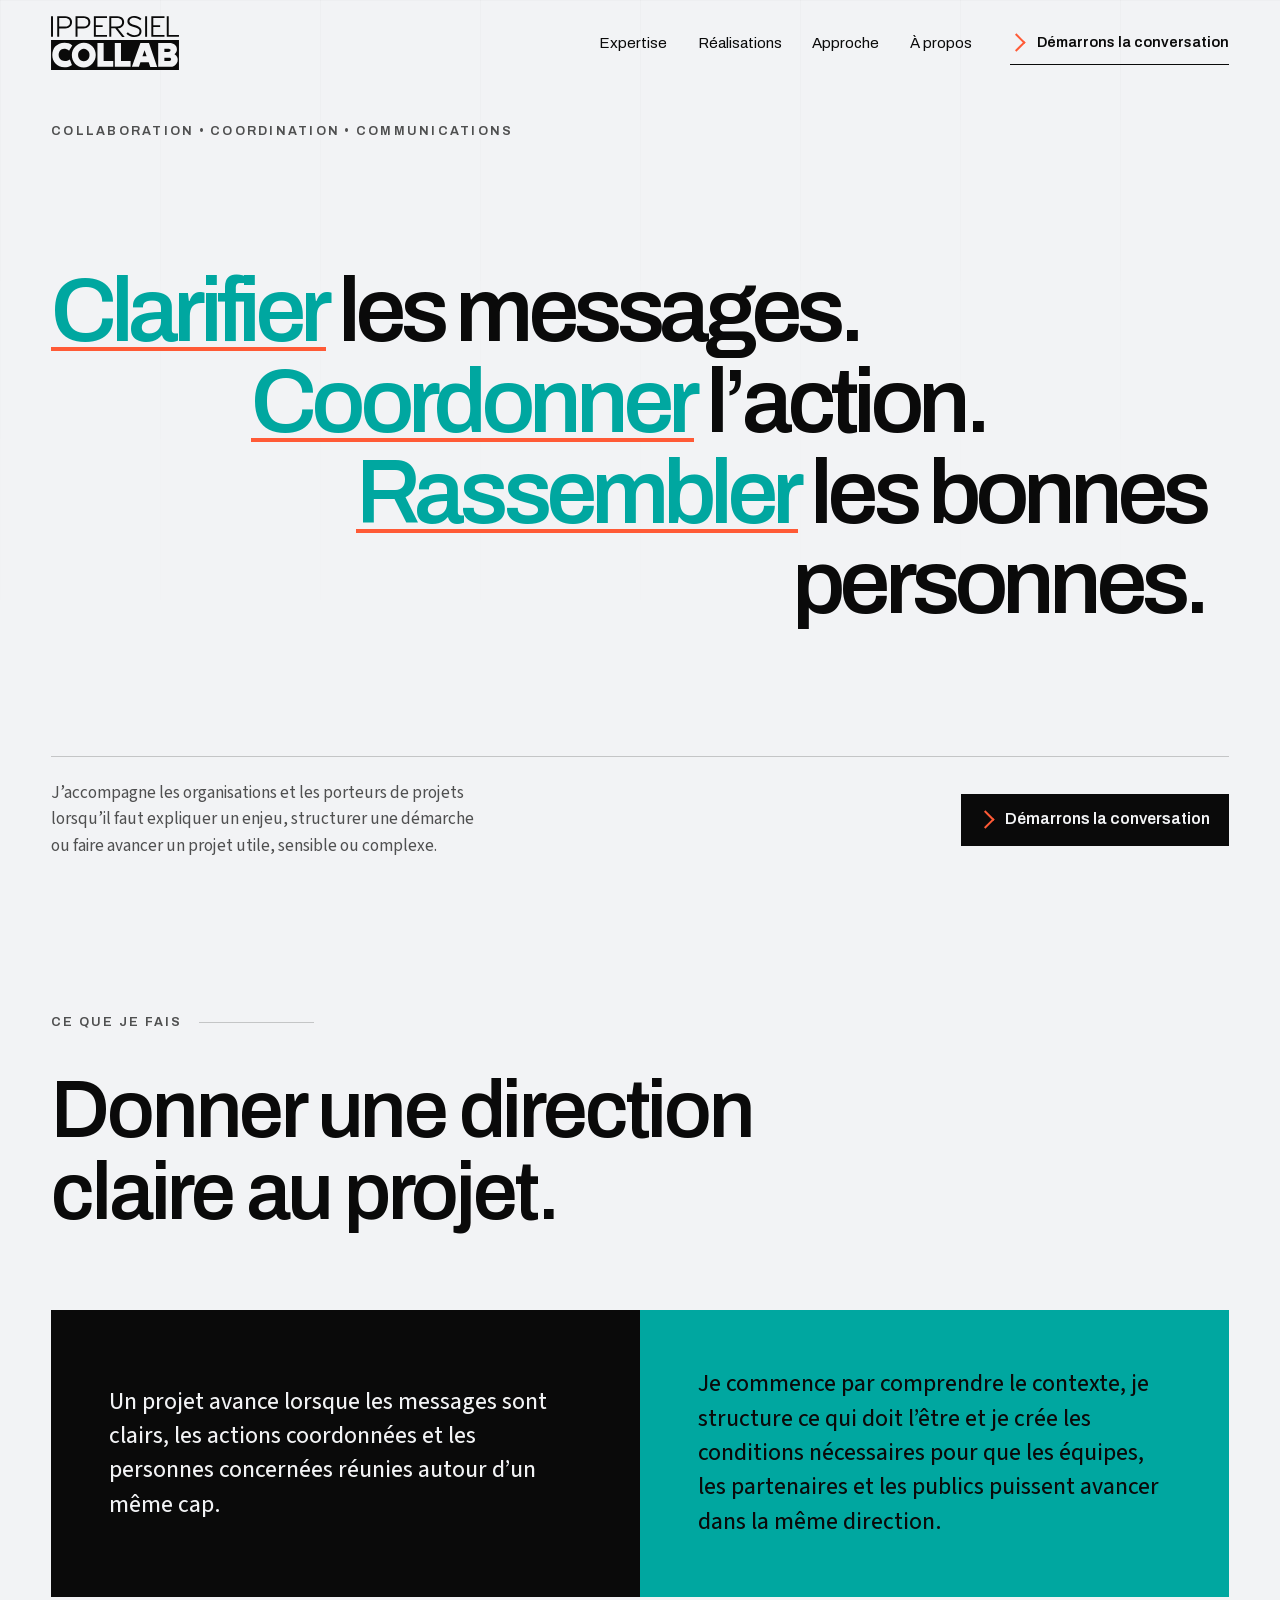
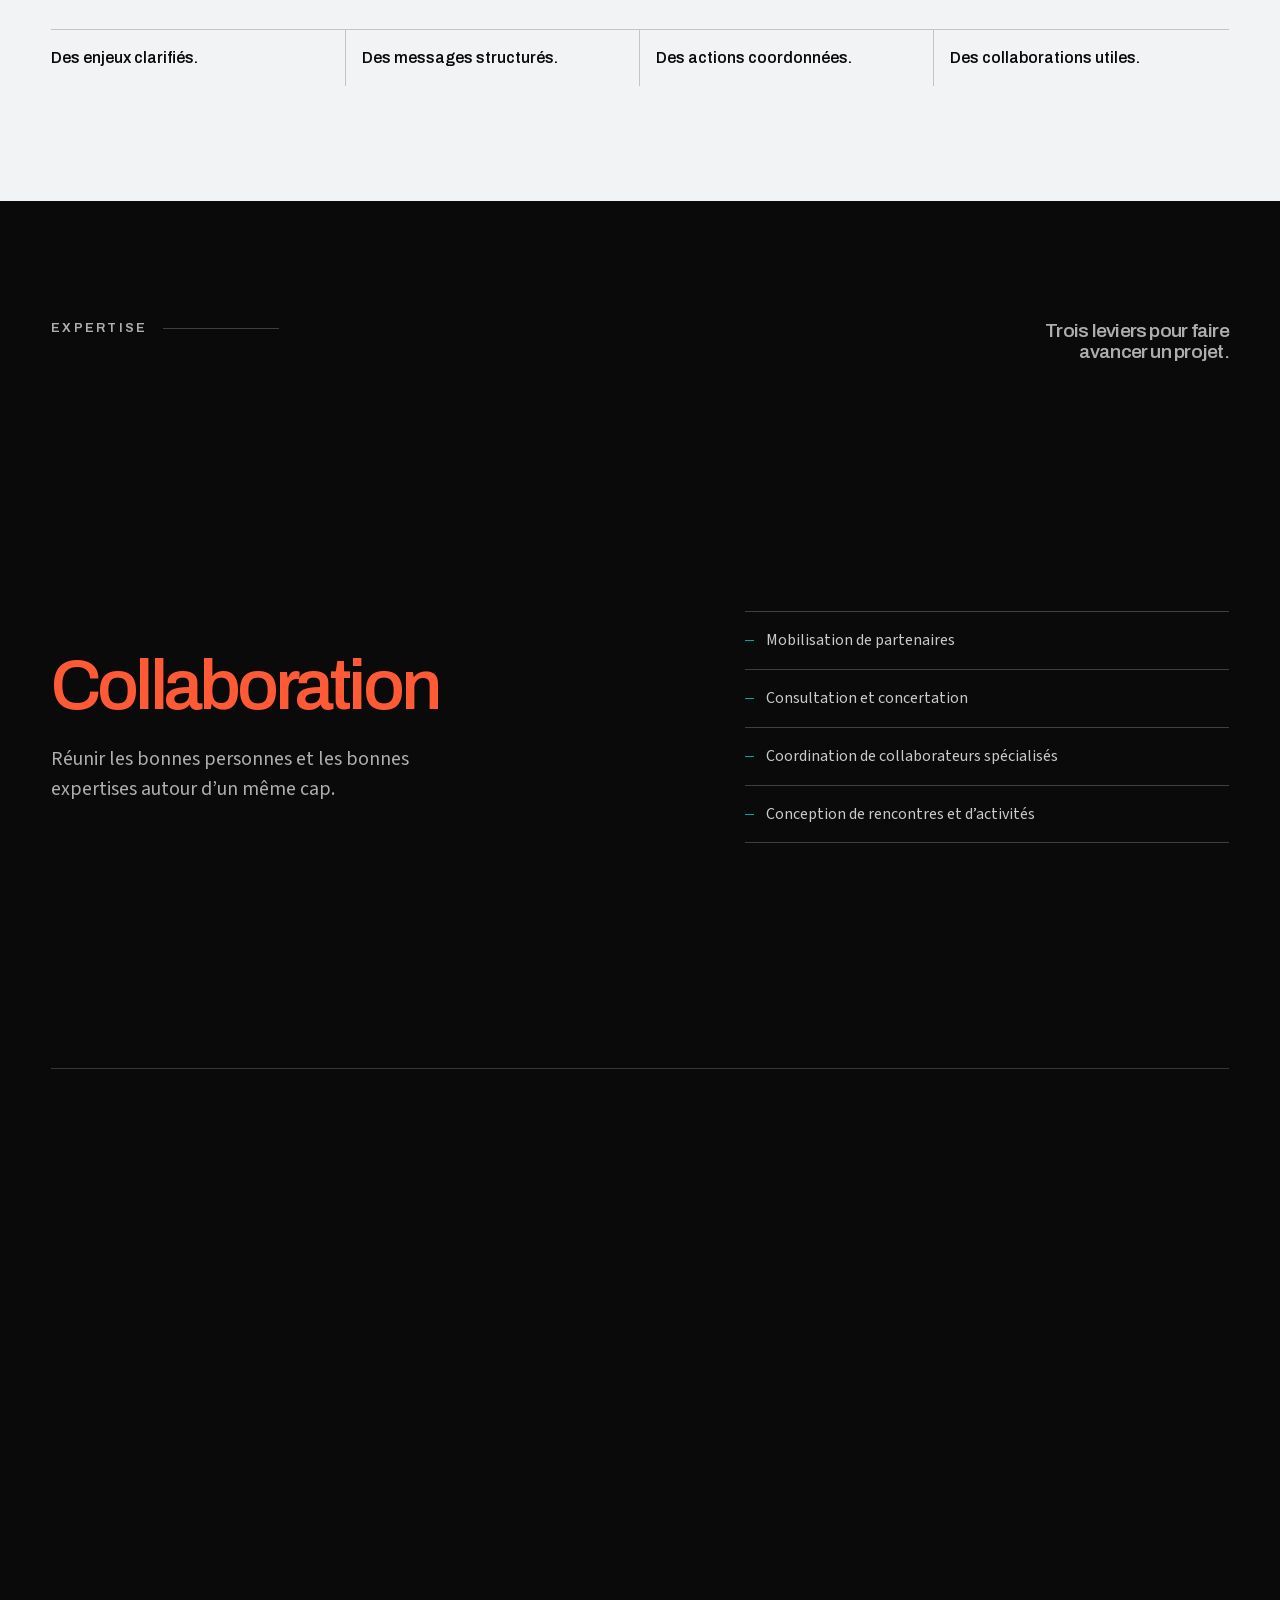
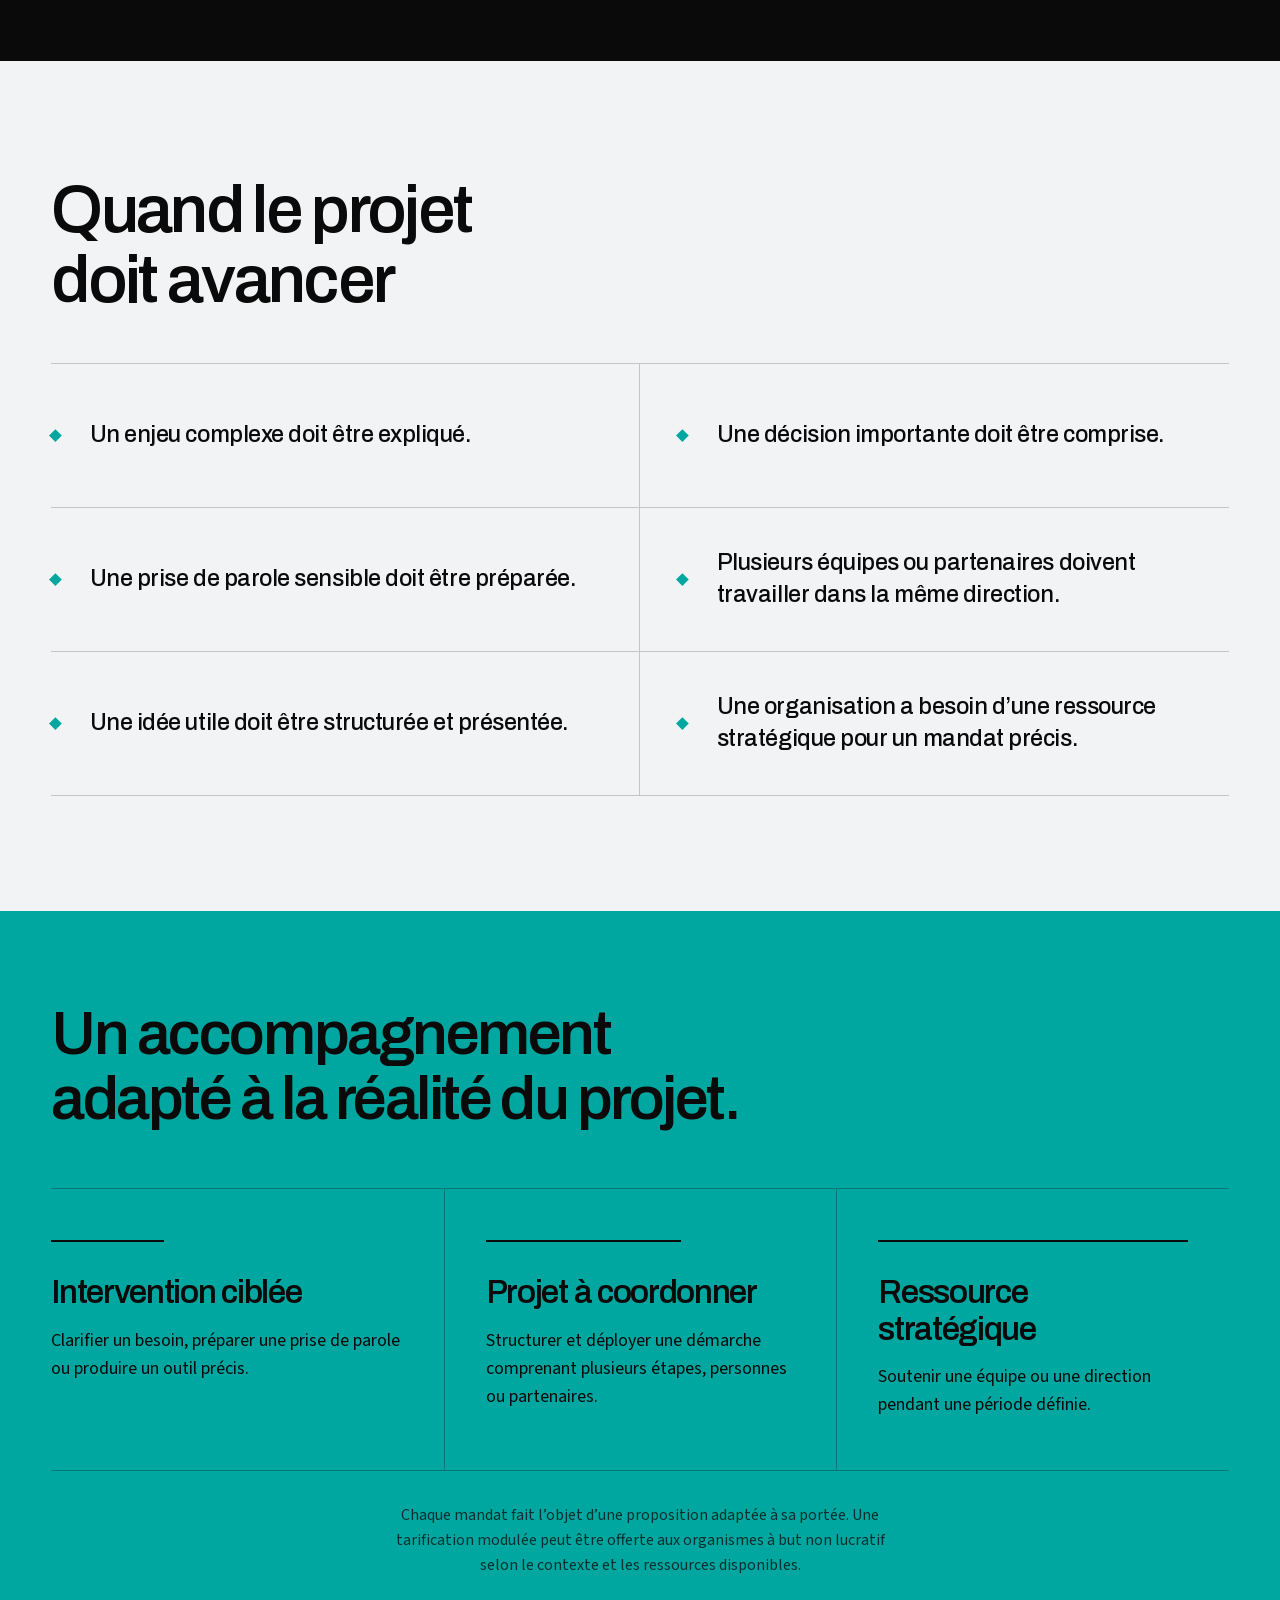
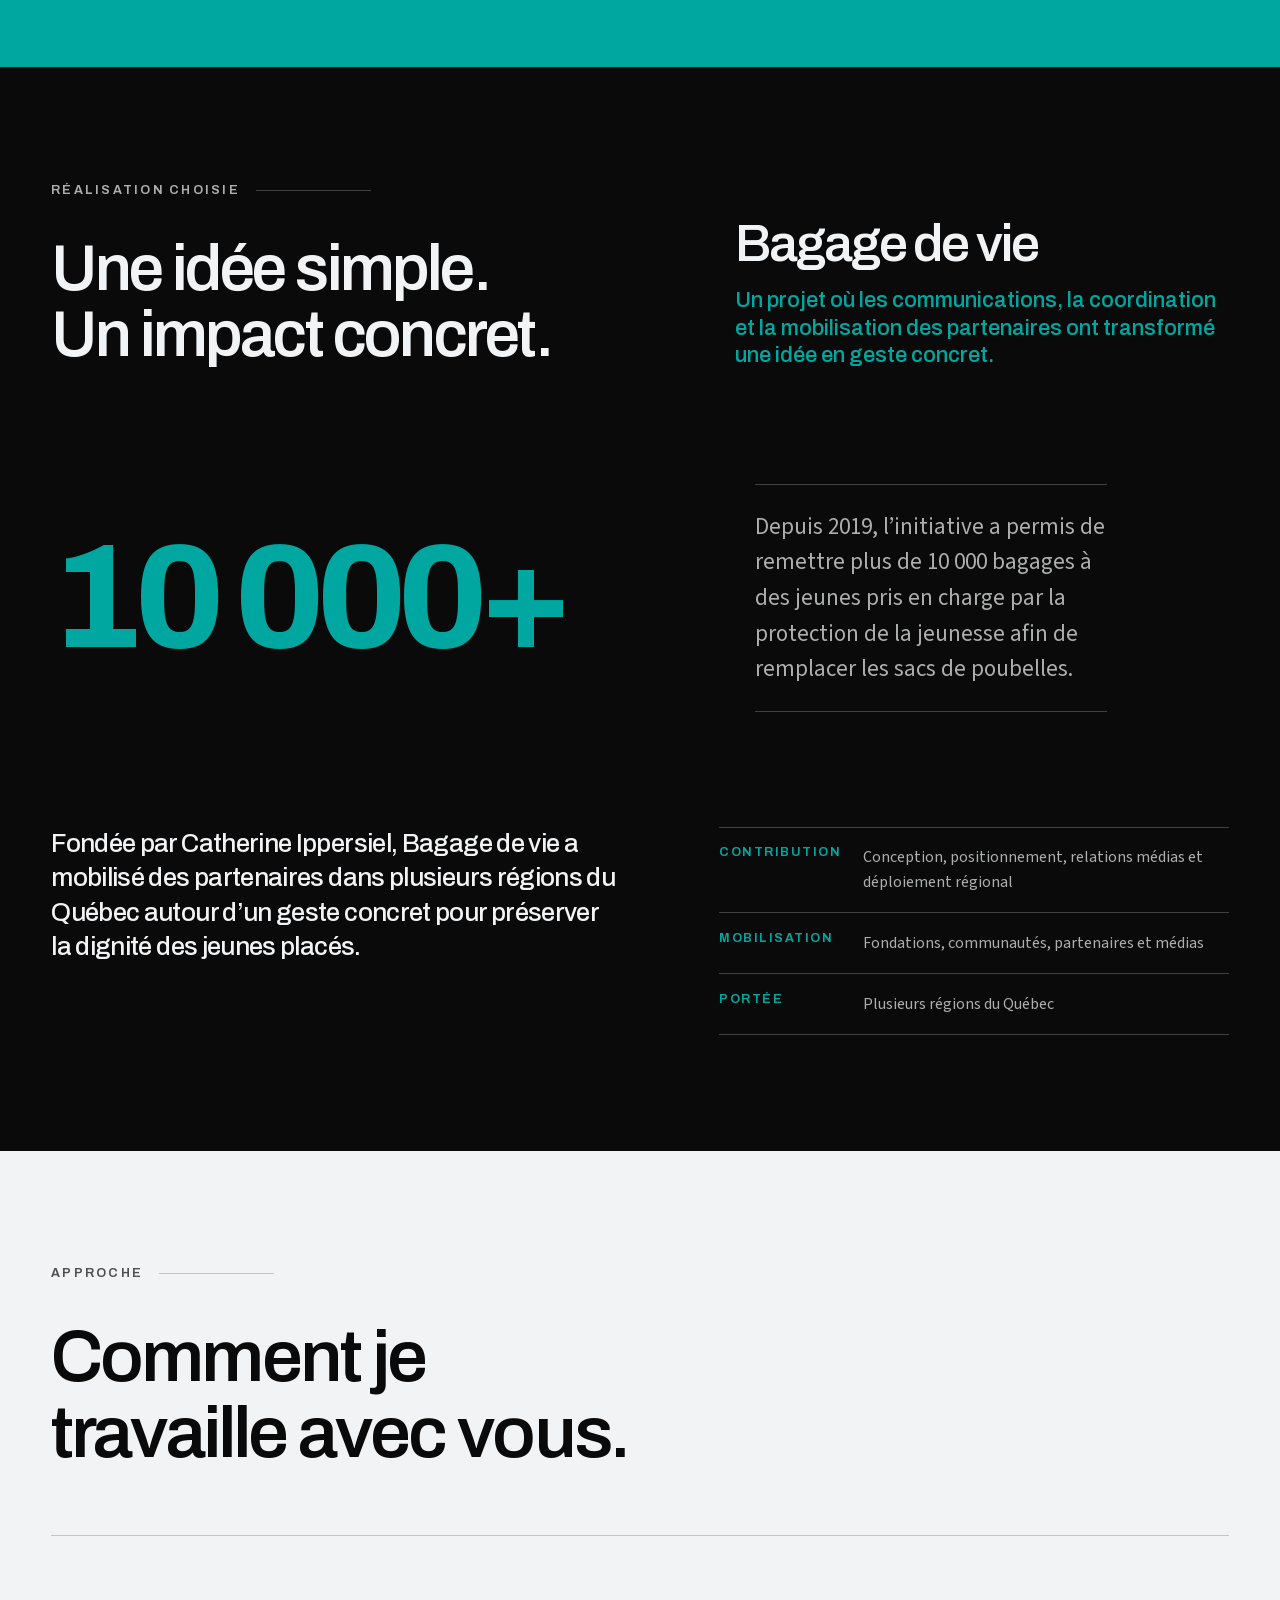
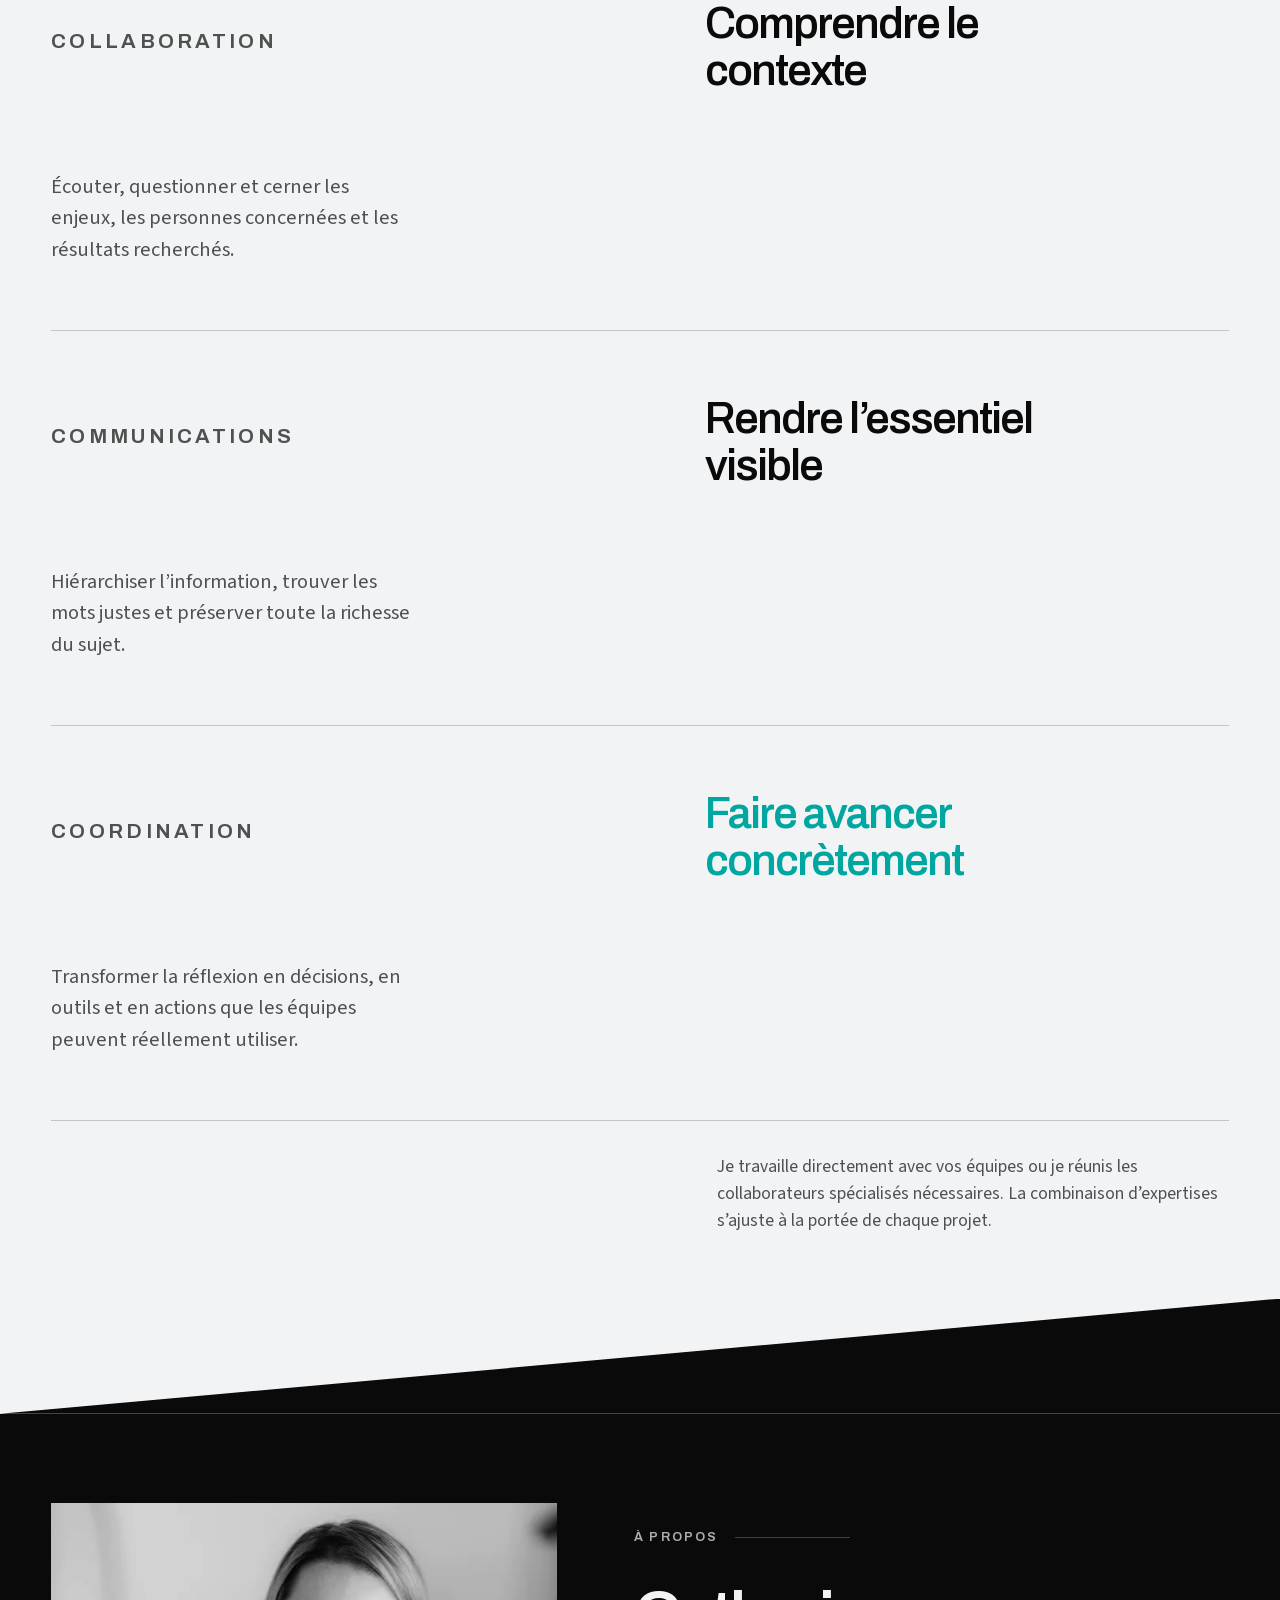
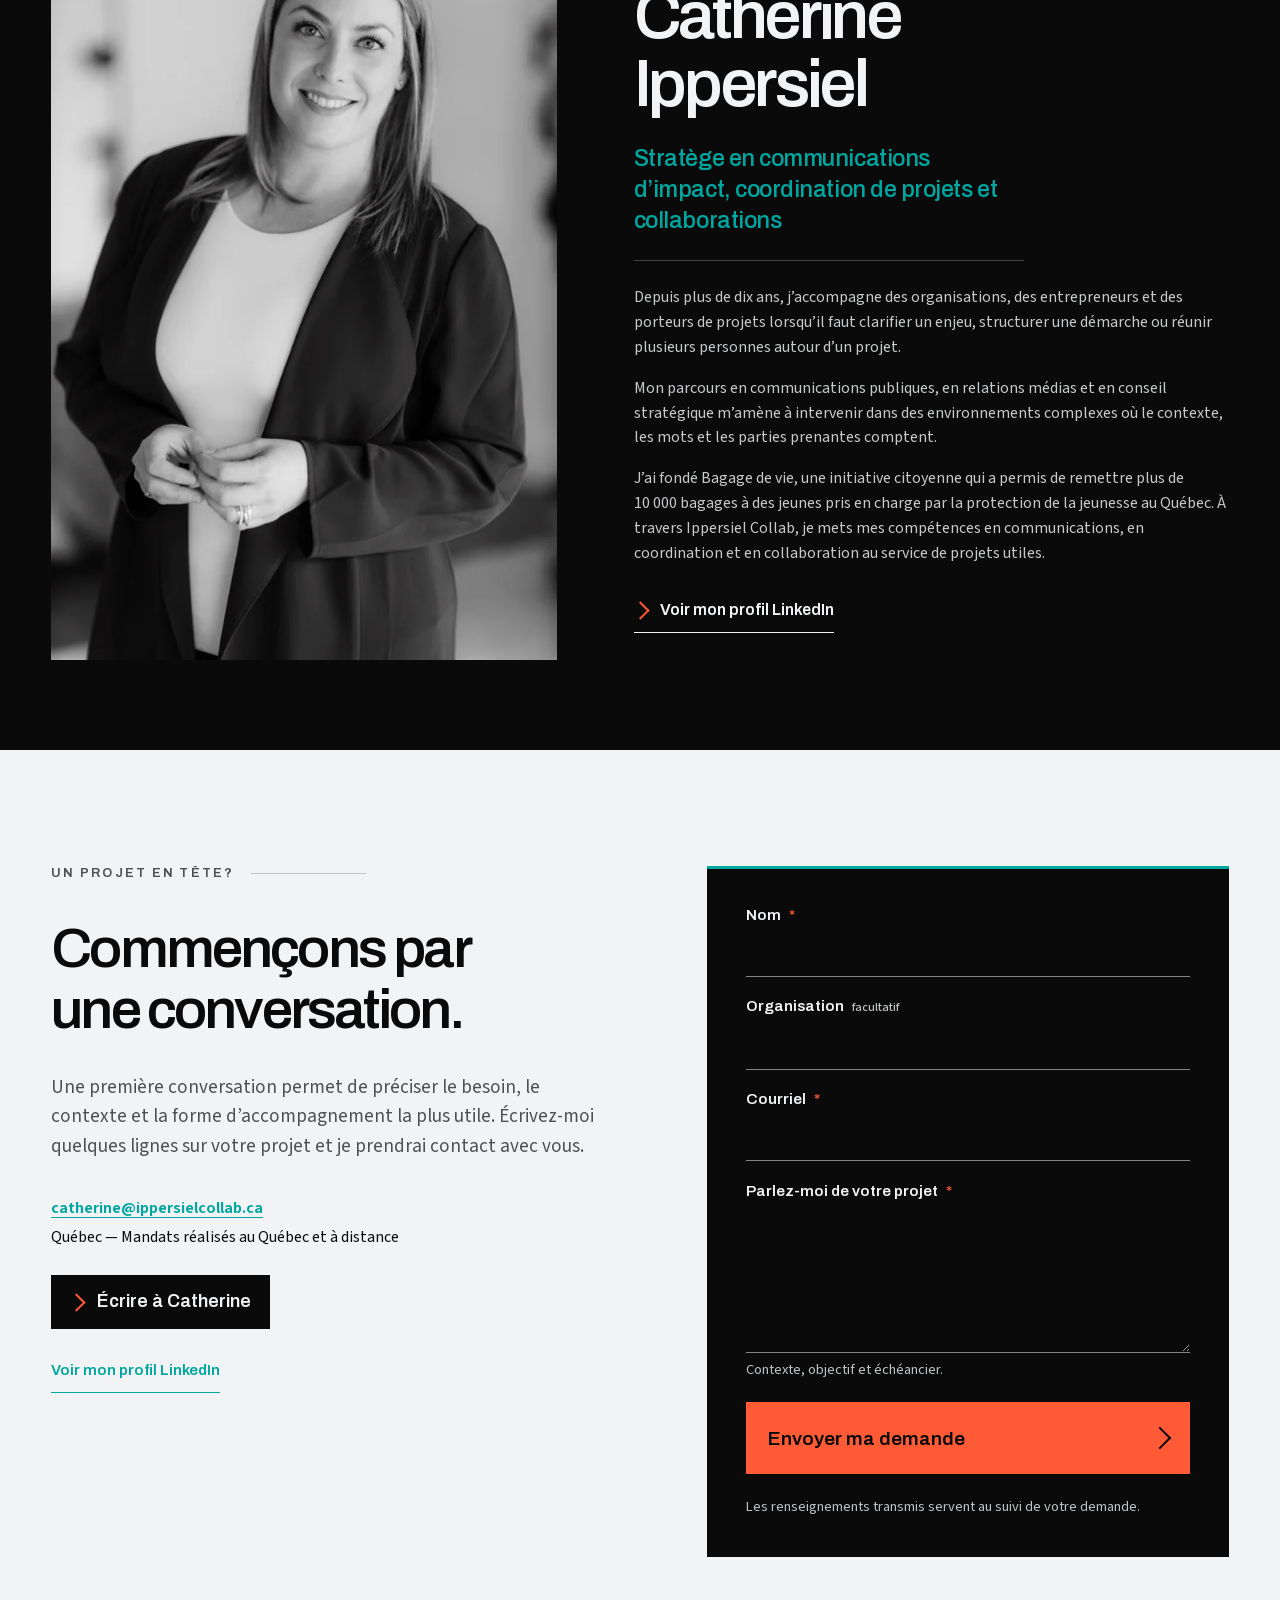
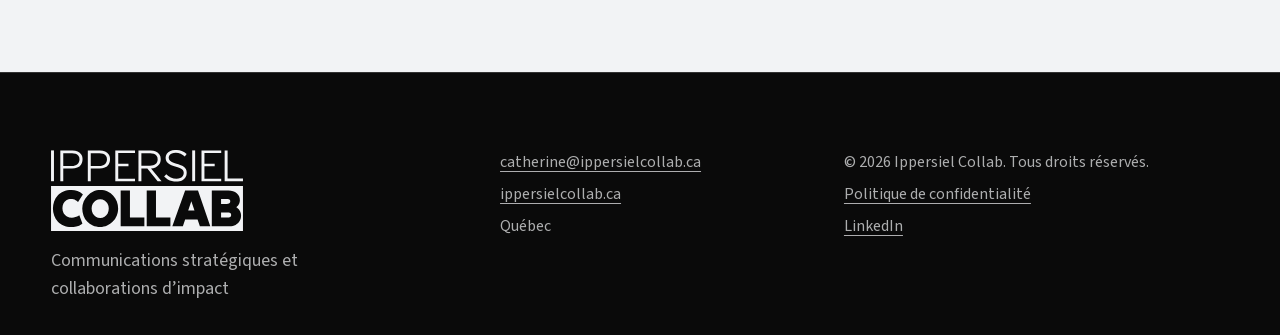
==== commit a8508773: "Branche Web3Forms pour l'envoi réel du formulaire de contact Le formulaire postait vers ENDPOINT_FOR" ====
--- a/site/index.html
+++ b/site/index.html
@@ -63,7 +63,7 @@
     <section class="apropos terrain-sombre" id="a-propos" data-header-theme="sombre" aria-labelledby="titre-apropos"><div class="apropos__portrait" data-portrait><picture><source type="image/webp" srcset="assets/img/catherine-ippersiel-640.webp 640w, assets/img/catherine-ippersiel-900.webp 900w, assets/img/catherine-ippersiel-1067.webp 1067w" sizes="(min-width: 94rem) 550px, (min-width: 48rem) 42vw, 90vw"><img src="assets/img/catherine-ippersiel-900.jpg" width="1067" height="1600" alt="Catherine Ippersiel, stratège en communications d’impact" loading="lazy" decoding="async"></picture></div><div class="apropos__contenu"><p class="repere" data-reveal>À propos</p><h2 class="apropos__nom" id="titre-apropos" data-reveal>Catherine Ippersiel</h2><p class="apropos__titre" data-reveal>Stratège en communications d’impact, coordination de projets et collaborations</p><div class="apropos__bio"><p data-reveal>Depuis plus de dix ans, j’accompagne des organisations, des entrepreneurs et des porteurs de projets lorsqu’il faut clarifier un enjeu, structurer une démarche ou réunir plusieurs personnes autour d’un projet.</p><p data-reveal>Mon parcours en communications publiques, en relations médias et en conseil stratégique m’amène à intervenir dans des environnements complexes où le contexte, les mots et les parties prenantes comptent.</p><p data-reveal>J’ai fondé Bagage de vie, une initiative citoyenne qui a permis de remettre plus de 10&nbsp;000 bagages à des jeunes pris en charge par la protection de la jeunesse au Québec. À travers Ippersiel Collab, je mets mes compétences en communications, en coordination et en collaboration au service de projets utiles.</p></div><a class="lien-action lien-action--inverse" href="https://ca.linkedin.com/in/catherine-ippersiel-5a74a2173" target="_blank" rel="noopener" data-mesure="linkedin-apropos">Voir mon profil LinkedIn</a></div></section>
 
     <section class="section contact terrain-clair" id="contact" data-header-theme="clair" aria-labelledby="titre-contact"><div class="conteneur contact__grille"><div class="contact__intro"><p class="repere" data-reveal>Un projet en tête?</p><h2 class="titre-section contact__titre" id="titre-contact" data-reveal>Commençons par une <span>conversation.</span></h2><p class="contact__texte" data-reveal>Une première conversation permet de préciser le besoin, le contexte et la forme d’accompagnement la plus utile. Écrivez-moi quelques lignes sur votre projet et je prendrai contact avec vous.</p><p class="contact__coordonnees" data-reveal><a href="mailto:catherine@ippersielcollab.ca" data-mesure="courriel-contact">catherine@ippersielcollab.ca</a><br>Québec — Mandats réalisés au Québec et à distance</p><div class="contact__liens" data-reveal><a class="lien-action" href="mailto:catherine@ippersielcollab.ca" data-mesure="courriel-bouton">Écrire à Catherine</a><a class="lien-action" href="https://ca.linkedin.com/in/catherine-ippersiel-5a74a2173" target="_blank" rel="noopener" data-mesure="linkedin-contact">Voir mon profil LinkedIn</a></div></div>
-        <form id="formulaire-contact" class="formulaire" name="contact" method="get" action="mailto:catherine@ippersielcollab.ca" data-reveal><input type="hidden" name="form-name" value="contact"><p class="pot-de-miel" aria-hidden="true"><label>Ne pas remplir ce champ <input type="text" name="entreprise-web" tabindex="-1" autocomplete="off"></label></p><div class="champ"><label for="nom">Nom <span aria-hidden="true">*</span></label><input type="text" id="nom" name="nom" autocomplete="name" required aria-required="true" aria-describedby="err-nom"><p class="champ__erreur" id="err-nom" hidden>Veuillez inscrire votre nom.</p></div><div class="champ"><label for="organisation">Organisation <small>facultatif</small></label><input type="text" id="organisation" name="organisation" autocomplete="organization"></div><div class="champ"><label for="courriel">Courriel <span aria-hidden="true">*</span></label><input type="email" id="courriel" name="courriel" autocomplete="email" required aria-required="true" aria-describedby="err-courriel"><p class="champ__erreur" id="err-courriel" hidden>Veuillez inscrire une adresse courriel valide.</p></div><div class="champ"><label for="projet">Parlez-moi de votre projet <span aria-hidden="true">*</span></label><textarea id="projet" name="projet" rows="5" required aria-required="true" aria-describedby="aide-projet err-projet"></textarea><p class="champ__aide" id="aide-projet">Contexte, objectif et échéancier.</p><p class="champ__erreur" id="err-projet" hidden>Veuillez décrire brièvement votre projet.</p></div><button class="formulaire__envoi" type="submit"><span>Envoyer ma demande</span><i aria-hidden="true"></i></button><p class="formulaire__note">Les renseignements transmis servent au suivi de votre demande.</p><p class="formulaire__message formulaire__message--succes" id="message-succes" role="status" tabindex="-1" hidden>Merci. Votre message a bien été envoyé.</p><p class="formulaire__message formulaire__message--erreur" id="message-erreur" role="alert" hidden>Une erreur est survenue. Vous pouvez écrire directement à <a href="mailto:catherine@ippersielcollab.ca">catherine@ippersielcollab.ca</a>.</p></form>
+        <form id="formulaire-contact" class="formulaire" name="contact" method="get" action="mailto:catherine@ippersielcollab.ca" data-reveal><input type="hidden" name="access_key" value="7f9b4d9f-9644-43ba-a7cf-68681670bd83"><input type="hidden" name="subject" value="Nouvelle demande depuis ippersielcollab.ca"><input type="hidden" name="form-name" value="contact"><p class="pot-de-miel" aria-hidden="true"><label>Ne pas remplir ce champ <input type="text" name="entreprise-web" tabindex="-1" autocomplete="off"></label></p><div class="champ"><label for="nom">Nom <span aria-hidden="true">*</span></label><input type="text" id="nom" name="nom" autocomplete="name" required aria-required="true" aria-describedby="err-nom"><p class="champ__erreur" id="err-nom" hidden>Veuillez inscrire votre nom.</p></div><div class="champ"><label for="organisation">Organisation <small>facultatif</small></label><input type="text" id="organisation" name="organisation" autocomplete="organization"></div><div class="champ"><label for="courriel">Courriel <span aria-hidden="true">*</span></label><input type="email" id="courriel" name="courriel" autocomplete="email" required aria-required="true" aria-describedby="err-courriel"><p class="champ__erreur" id="err-courriel" hidden>Veuillez inscrire une adresse courriel valide.</p></div><div class="champ"><label for="projet">Parlez-moi de votre projet <span aria-hidden="true">*</span></label><textarea id="projet" name="projet" rows="5" required aria-required="true" aria-describedby="aide-projet err-projet"></textarea><p class="champ__aide" id="aide-projet">Contexte, objectif et échéancier.</p><p class="champ__erreur" id="err-projet" hidden>Veuillez décrire brièvement votre projet.</p></div><button class="formulaire__envoi" type="submit"><span>Envoyer ma demande</span><i aria-hidden="true"></i></button><p class="formulaire__note">Les renseignements transmis servent au suivi de votre demande.</p><p class="formulaire__message formulaire__message--succes" id="message-succes" role="status" tabindex="-1" hidden>Merci. Votre message a bien été envoyé.</p><p class="formulaire__message formulaire__message--erreur" id="message-erreur" role="alert" hidden>Une erreur est survenue. Vous pouvez écrire directement à <a href="mailto:catherine@ippersielcollab.ca">catherine@ippersielcollab.ca</a>.</p></form>
       </div></section>
   </main>
   <footer class="pied terrain-sombre"><div class="conteneur pied__grille"><div class="pied__marque"><img src="assets/logo/ippersiel-collab-blanc.svg" width="324" height="138" alt="Ippersiel Collab"><p>Communications stratégiques et collaborations d’impact</p></div><div class="pied__contact"><a href="mailto:catherine@ippersielcollab.ca" data-mesure="courriel-pied">catherine@ippersielcollab.ca</a><a href="https://ippersielcollab.ca/">ippersielcollab.ca</a><span>Québec</span></div><div class="pied__legal"><span>© 2026 Ippersiel Collab. Tous droits réservés.</span><a href="politique-confidentialite.html">Politique de confidentialité</a><a href="https://ca.linkedin.com/in/catherine-ippersiel-5a74a2173" target="_blank" rel="noopener" data-mesure="linkedin-pied">LinkedIn</a></div></div></footer>
--- a/site/css/site.css
+++ b/site/css/site.css
@@ -3,7 +3,7 @@
 @font-face{font-family:'Source Sans 3';src:url('../assets/fonts/source-sans-3-variable-latin-italic.woff2') format('woff2-variations');font-weight:200 900;font-style:italic;font-display:swap}
 
 :root{
-  --carbone:#0a0a0a;--mineral:#f2f3f5;--sarcelle:#00a7a0;--sarcelle-fonce:#006f6b;--orange:#ff5a36;
+  --carbone:#0a0a0a;--mineral:#f2f3f5;--sarcelle:#00a7a0;--sarcelle-fonce:#00a7a0;--orange:#ff5a36;
   --titre:Archivo,'Helvetica Neue',Arial,sans-serif;--texte:'Source Sans 3',-apple-system,BlinkMacSystemFont,'Segoe UI',sans-serif;
   --contenu:92rem;--marge:clamp(1.15rem,4vw,4.5rem);--section:clamp(5rem,10vw,10rem);--entete:5.5rem;
   --marge-laterale:var(--marge);--h-entete:var(--entete);
--- a/site/css/scroll-redesign.css
+++ b/site/css/scroll-redesign.css
@@ -59,7 +59,8 @@
 .expertise__chapitre h3{max-width:14ch;font-size:clamp(2.5rem,5.4vw,5.8rem);line-height:1.03;letter-spacing:-.055em}
 .expertise__chapitre::before{display:none}
 .expertise__accroche{max-width:38ch;line-height:1.5}
-.liste-services li{padding:1rem 0 1rem 1.3rem;font-size:clamp(1rem,1.2vw,1.15rem);color:#c8cacc}
+.liste-services li{padding:1rem 0 1rem 1.3rem;font-size:clamp(1rem,1.2vw,1.15rem);color:#c8cacc;transition:color .3s,transform .35s var(--sortie)}
+.liste-services li:hover{transform:translateX(.4rem)}
 .liste-services li::before{background:var(--sarcelle);top:1.75rem}
 .expertise__rideau{display:none}.scene__progression{display:none}
 @media(min-width:75rem) and (min-height:46rem) and (prefers-reduced-motion:no-preference){
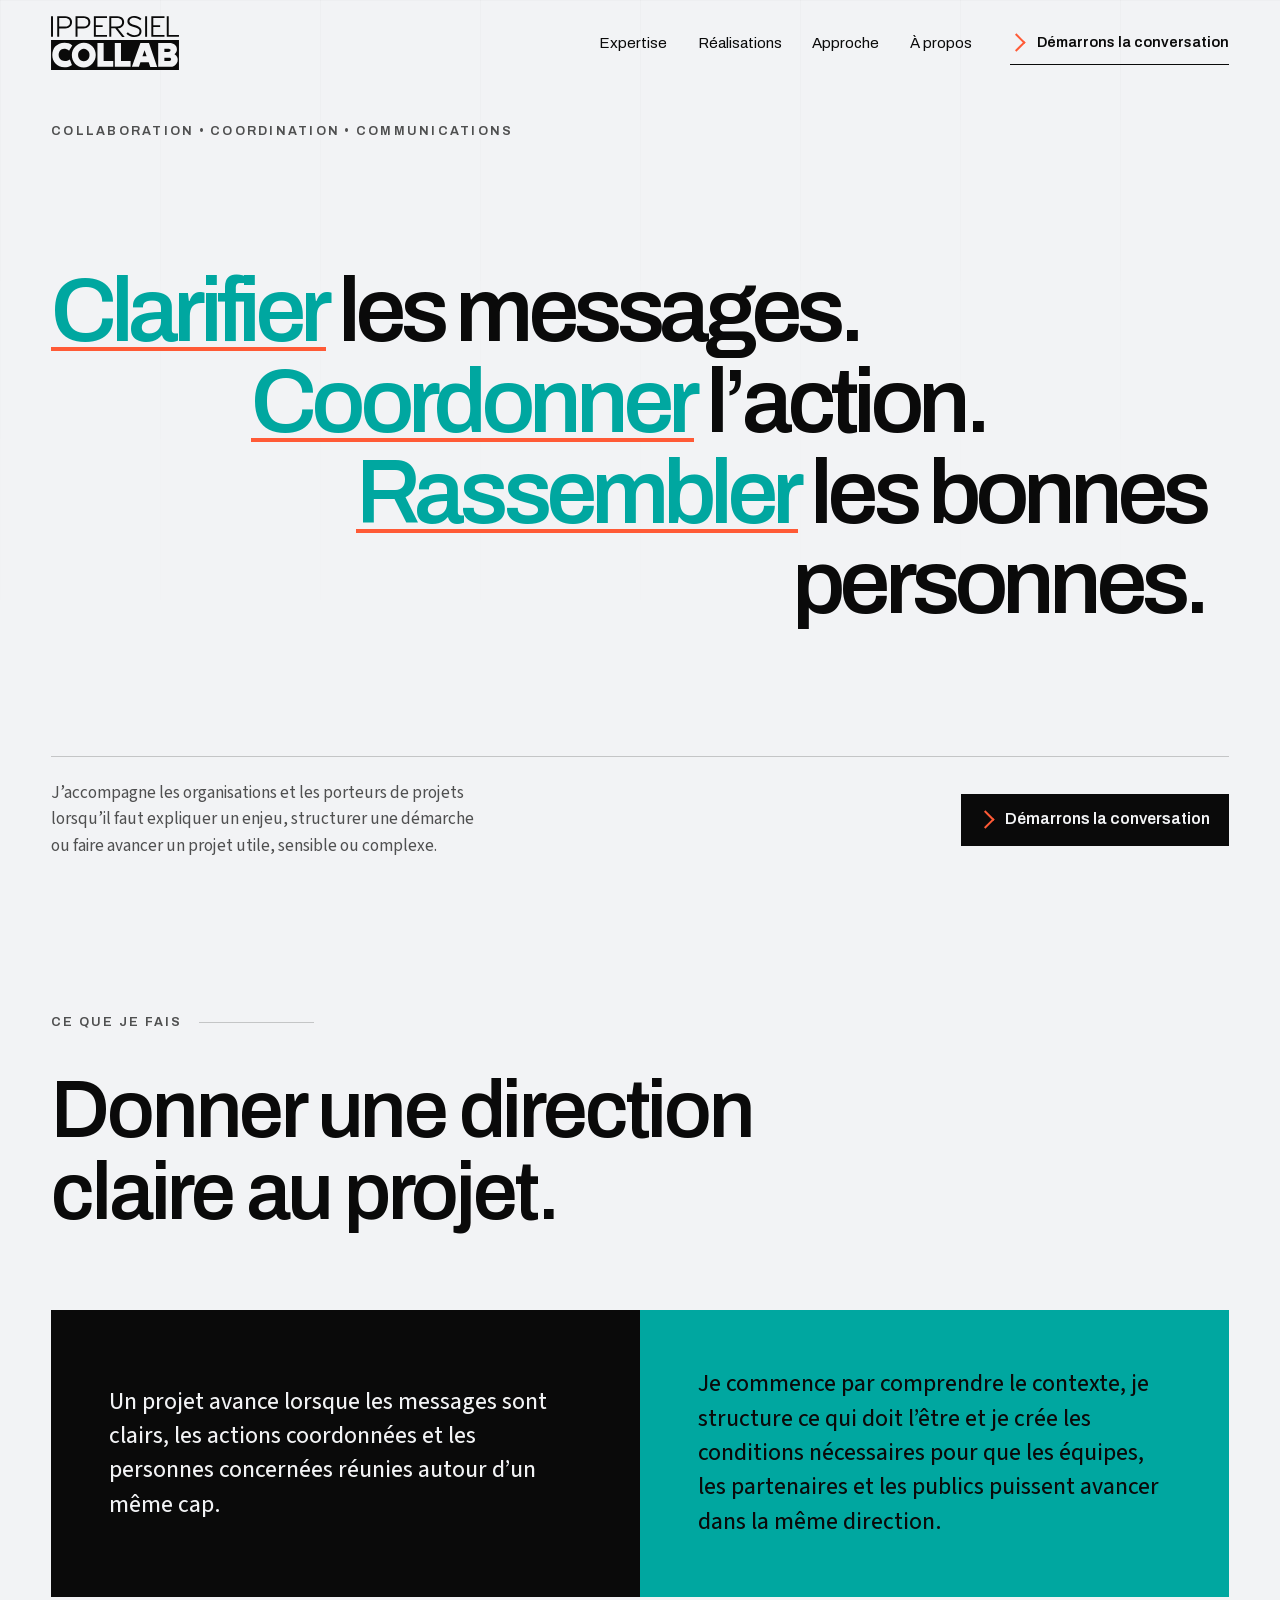
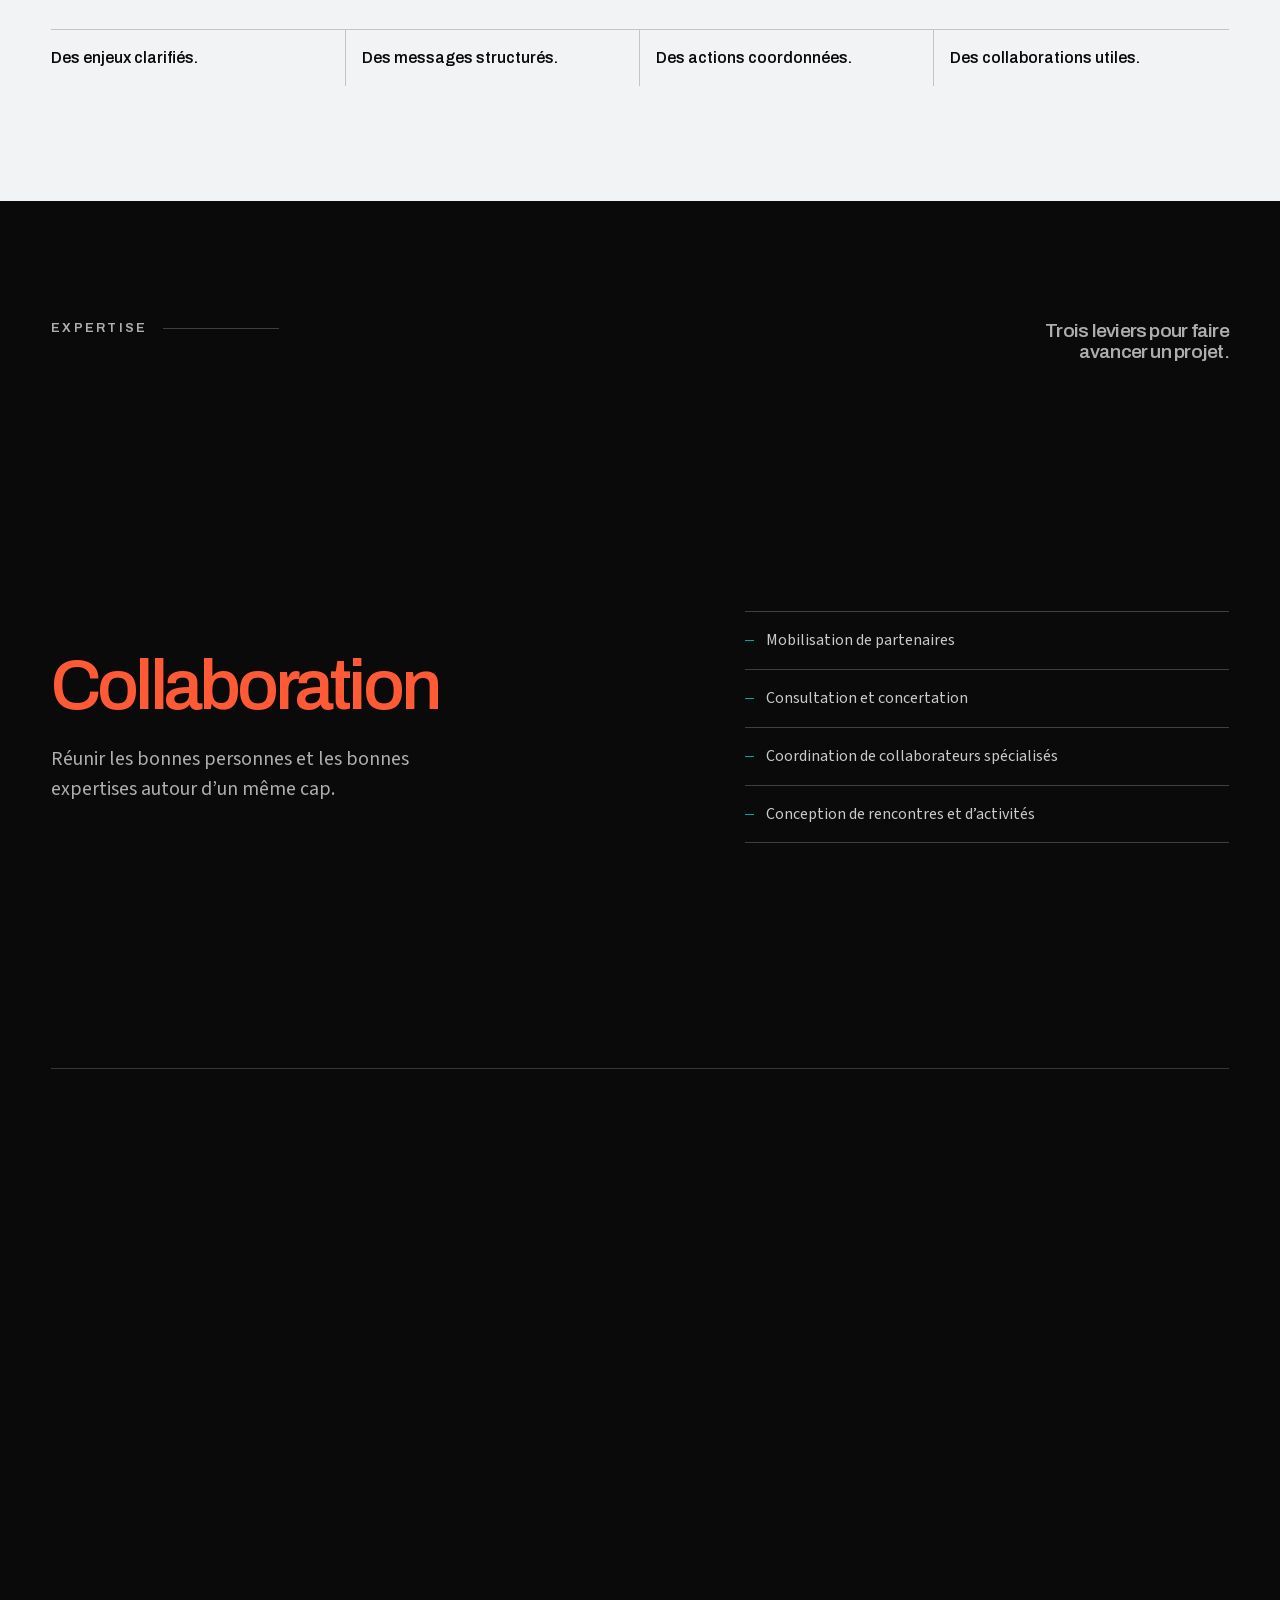
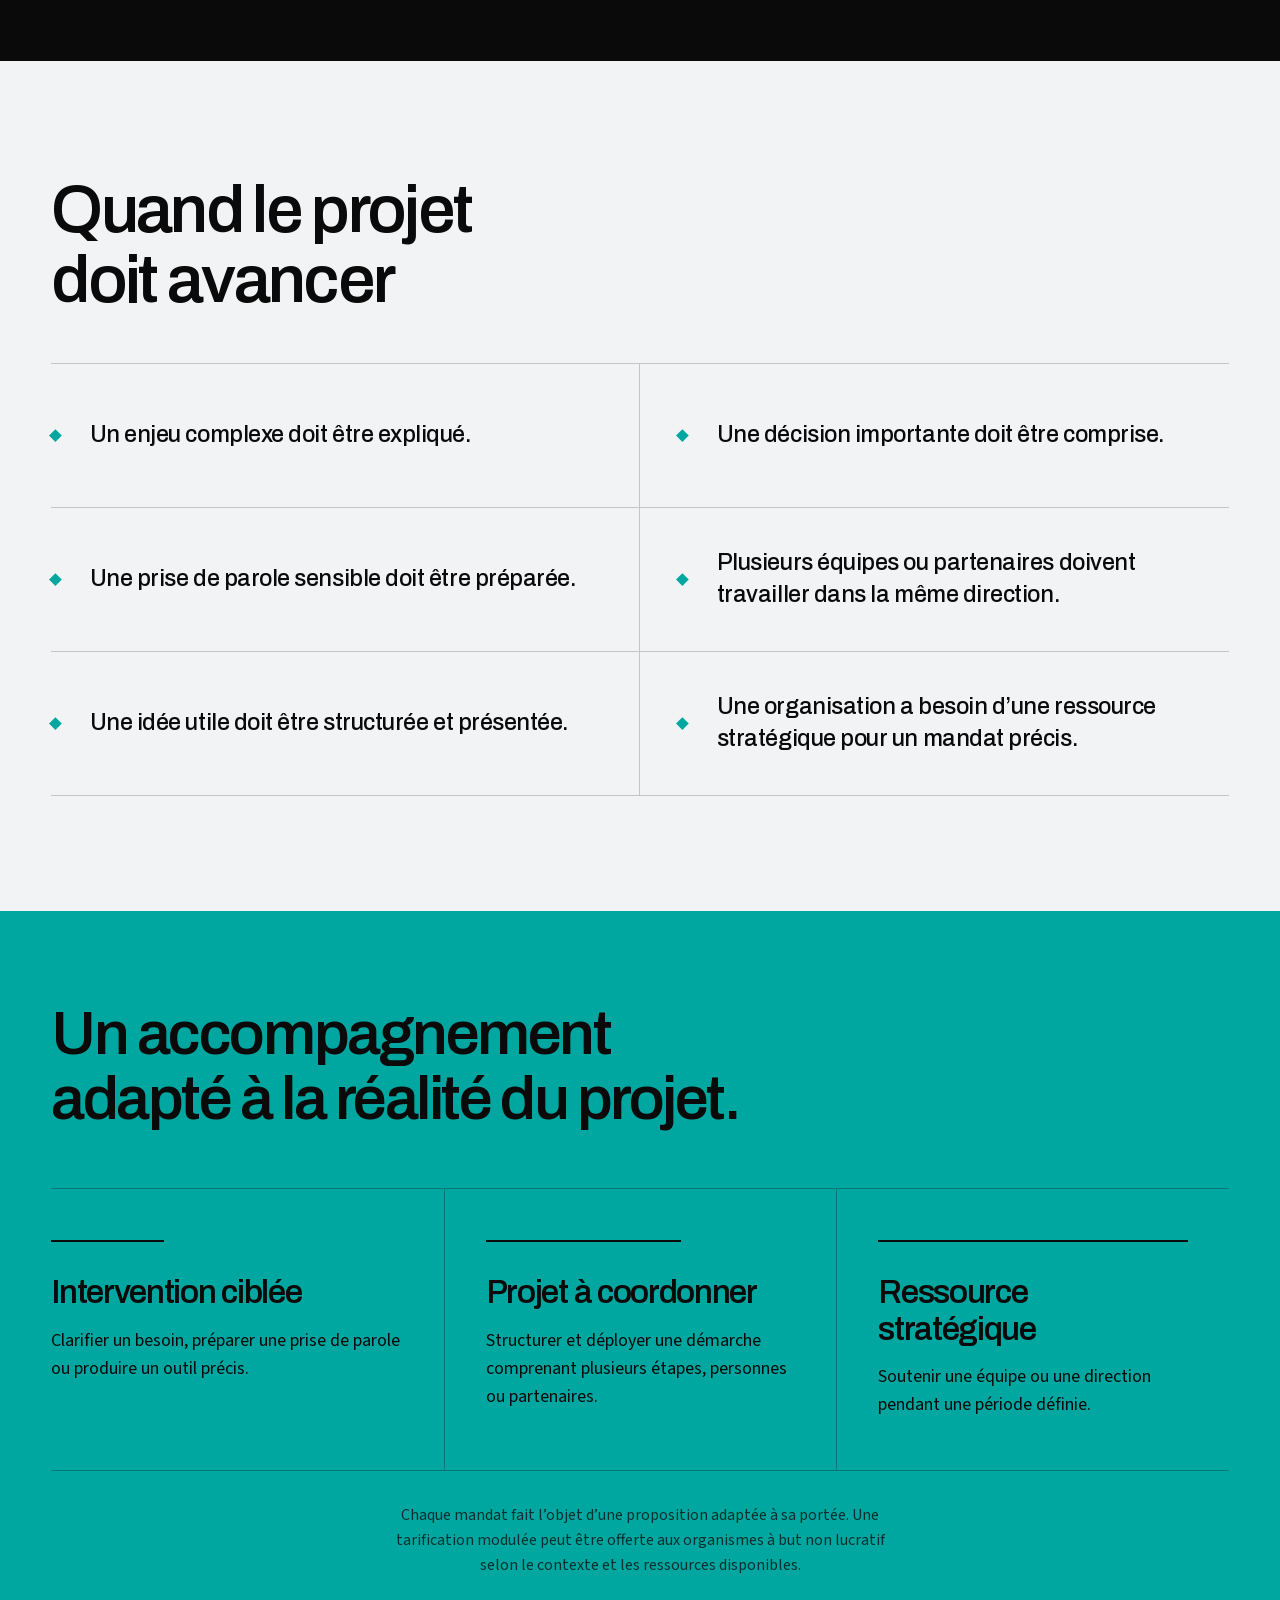
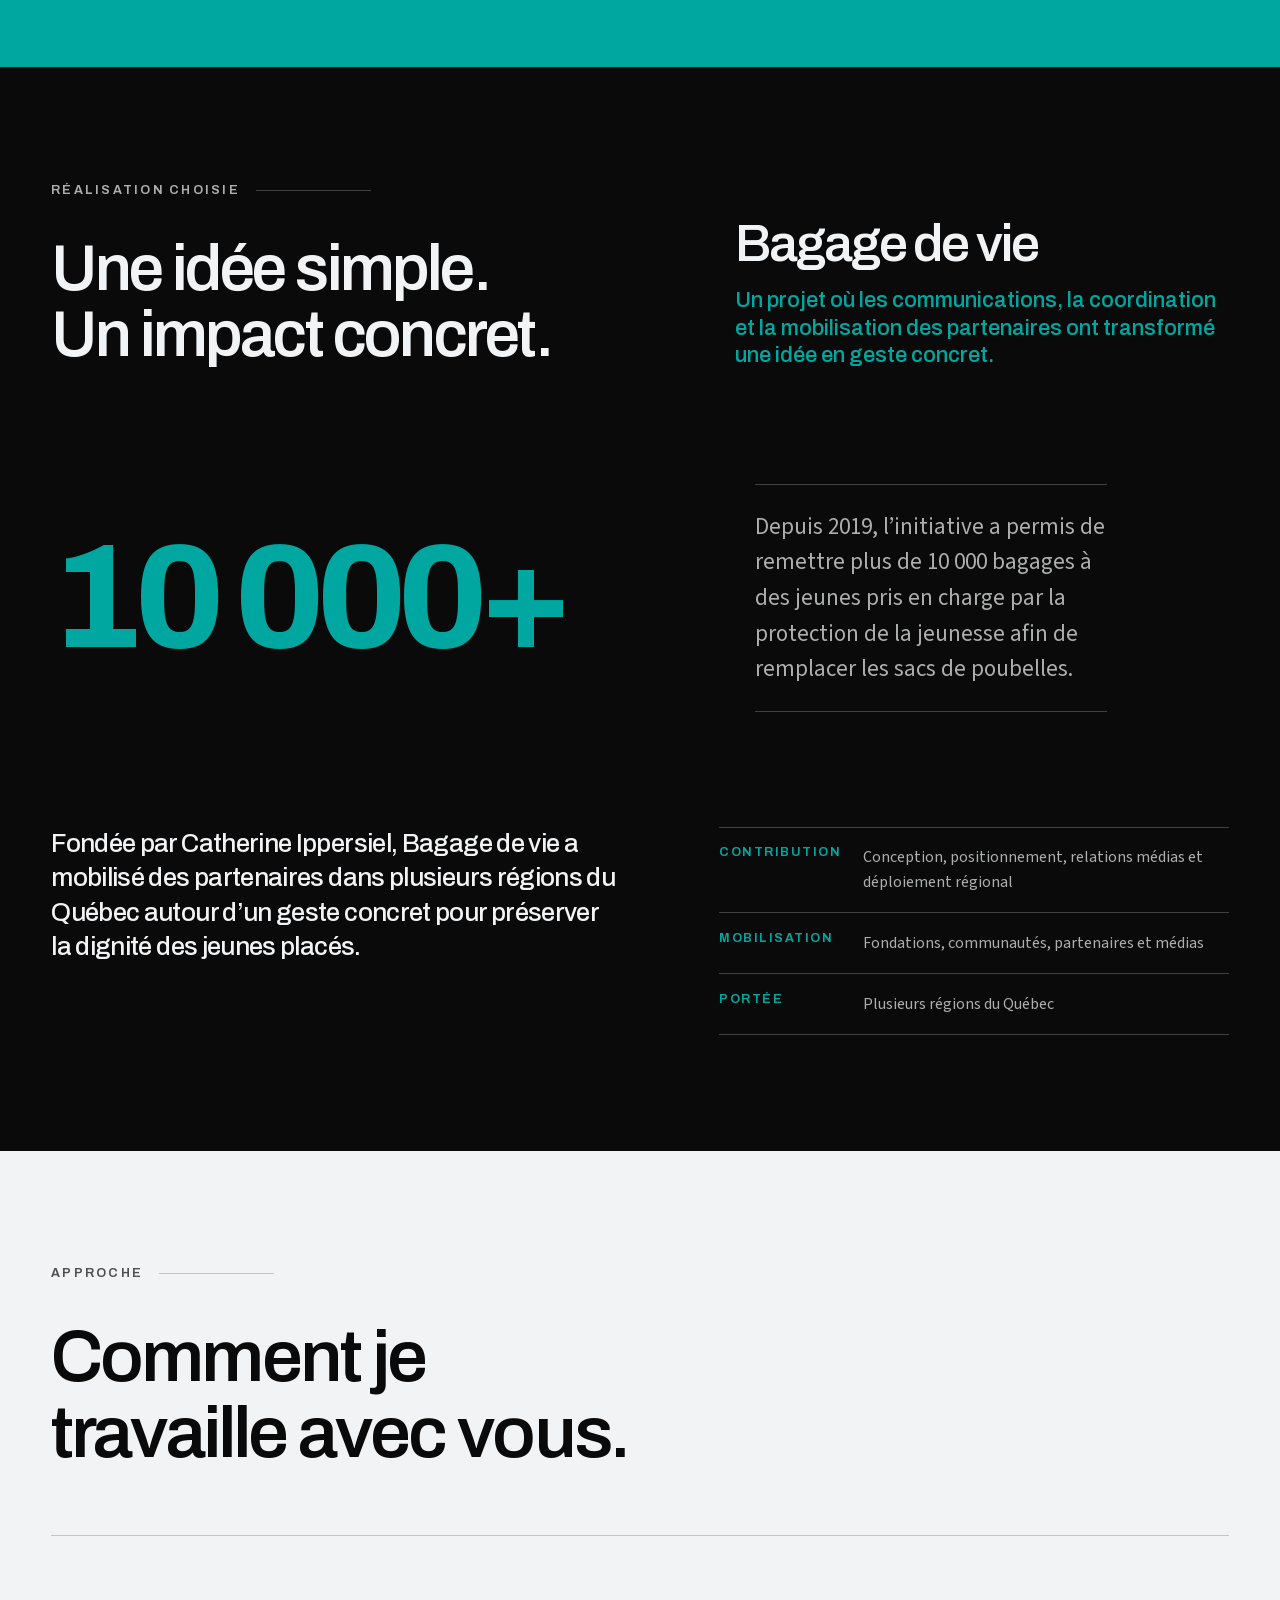
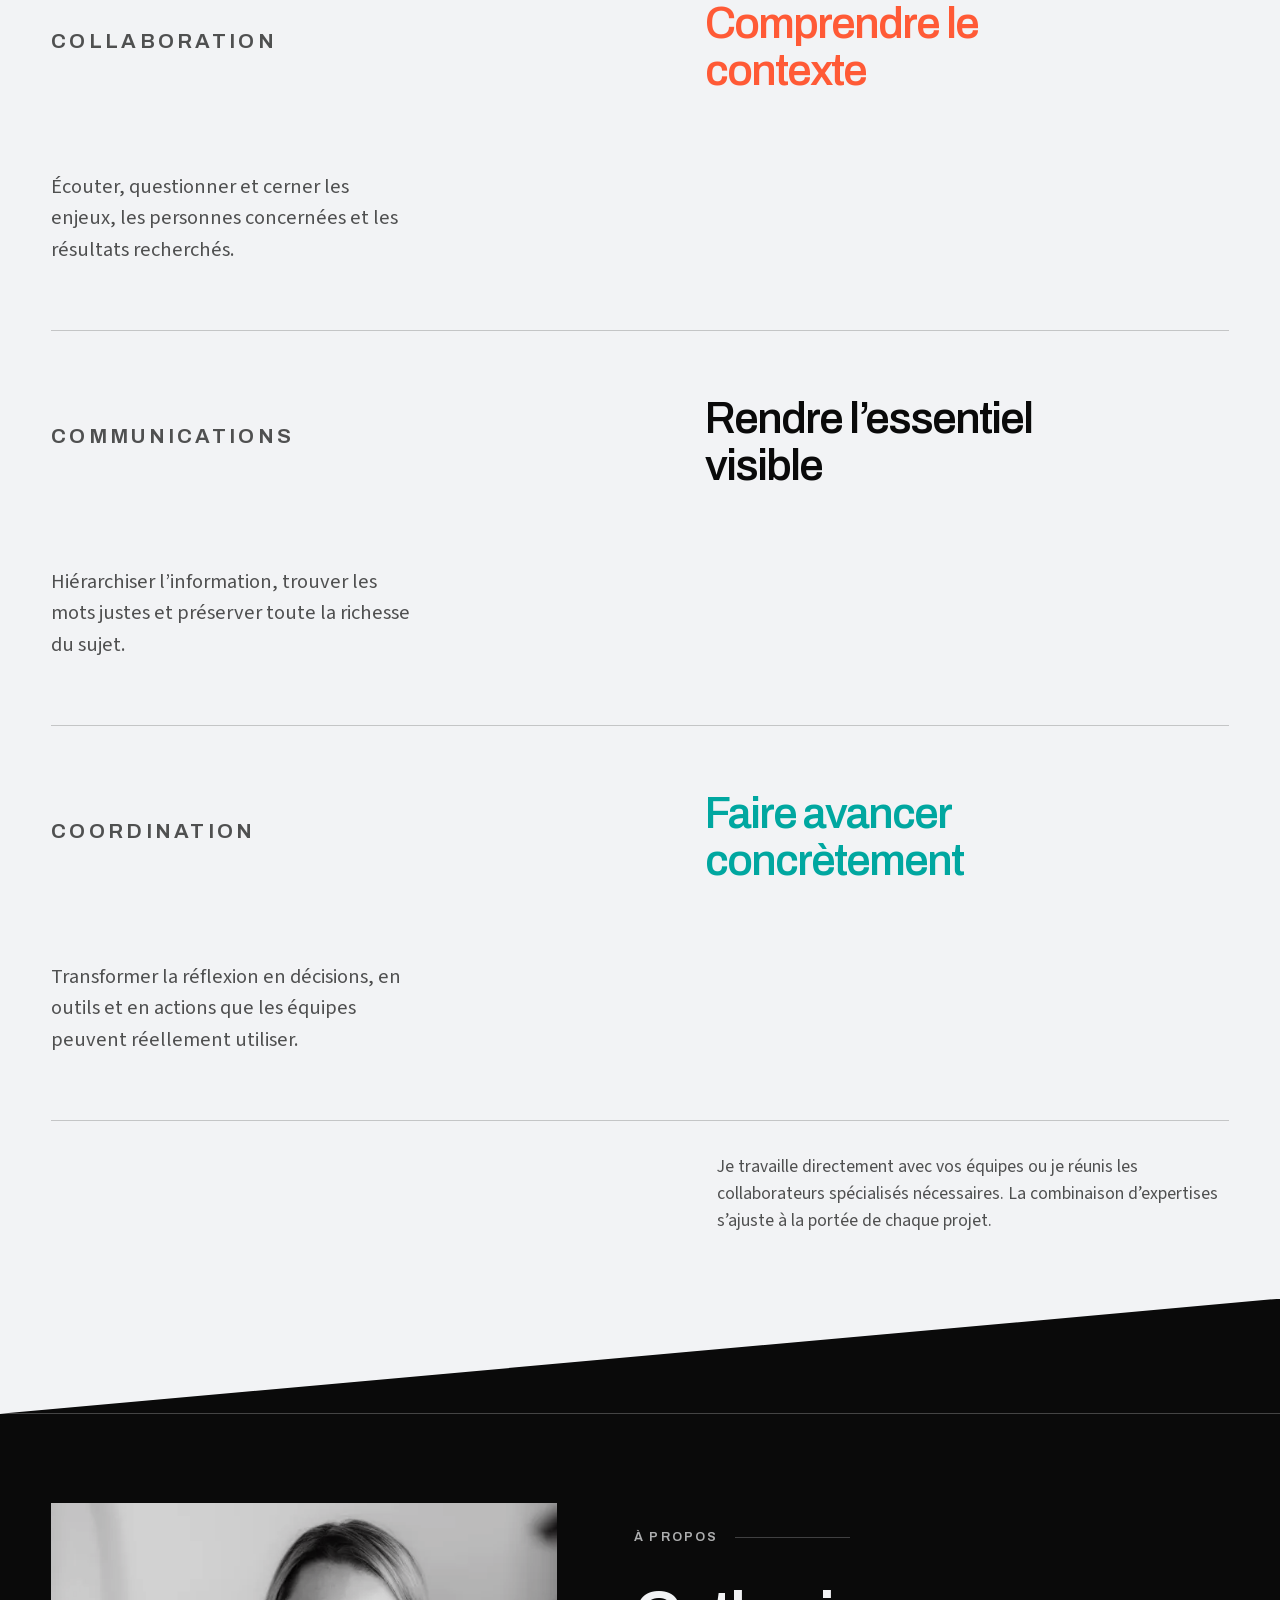
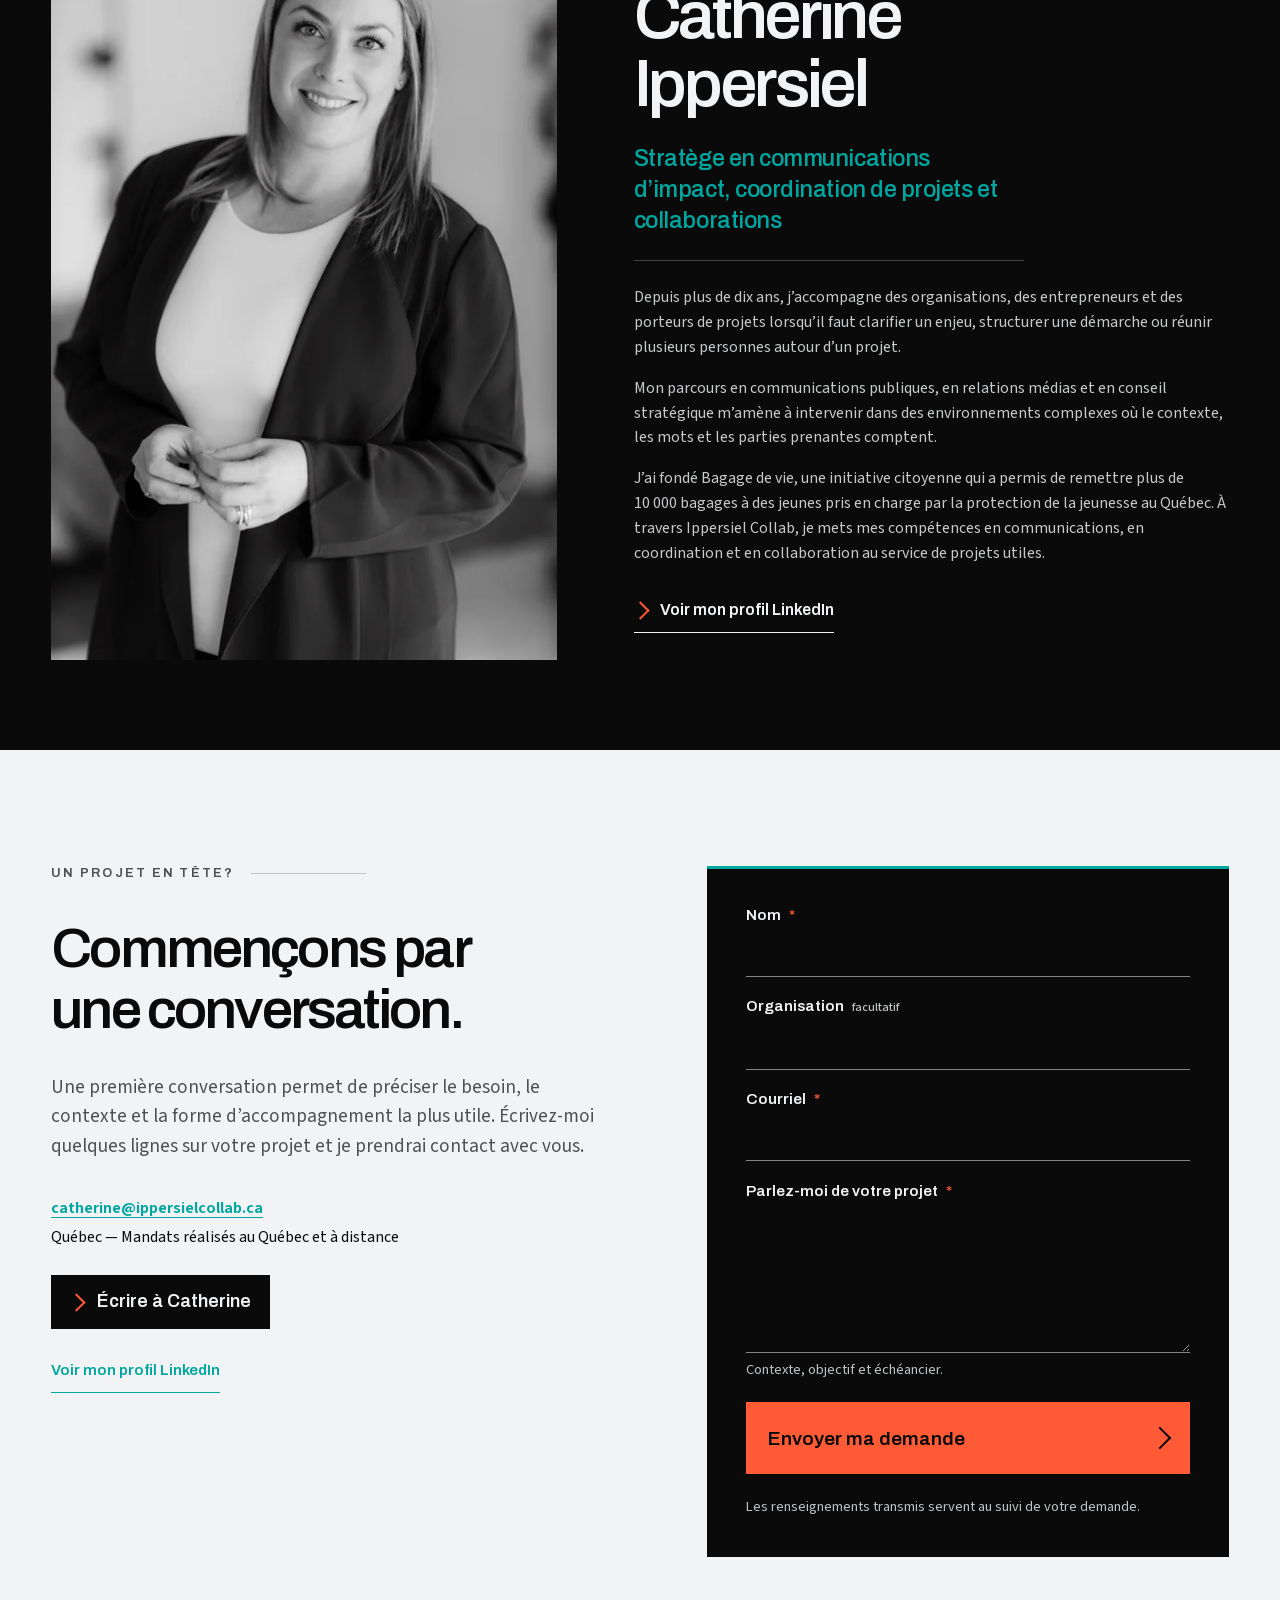
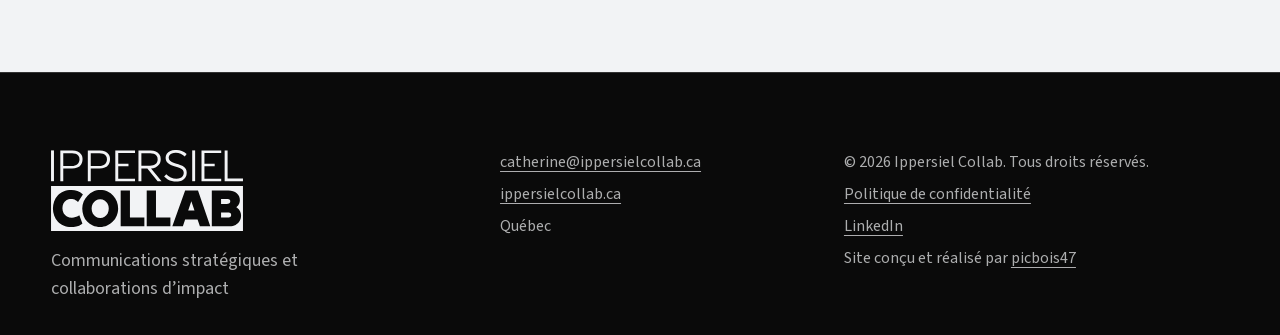
==== commit b5f7eba9: "Ajoute le crédit « Site conçu et réalisé par picbois47 » au pied de page Lien vers https://www.picbo" ====
--- a/site/index.html
+++ b/site/index.html
@@ -66,7 +66,7 @@
         <form id="formulaire-contact" class="formulaire" name="contact" method="get" action="mailto:catherine@ippersielcollab.ca" data-reveal><input type="hidden" name="access_key" value="7f9b4d9f-9644-43ba-a7cf-68681670bd83"><input type="hidden" name="subject" value="Nouvelle demande depuis ippersielcollab.ca"><input type="hidden" name="form-name" value="contact"><p class="pot-de-miel" aria-hidden="true"><label>Ne pas remplir ce champ <input type="text" name="entreprise-web" tabindex="-1" autocomplete="off"></label></p><div class="champ"><label for="nom">Nom <span aria-hidden="true">*</span></label><input type="text" id="nom" name="nom" autocomplete="name" required aria-required="true" aria-describedby="err-nom"><p class="champ__erreur" id="err-nom" hidden>Veuillez inscrire votre nom.</p></div><div class="champ"><label for="organisation">Organisation <small>facultatif</small></label><input type="text" id="organisation" name="organisation" autocomplete="organization"></div><div class="champ"><label for="courriel">Courriel <span aria-hidden="true">*</span></label><input type="email" id="courriel" name="courriel" autocomplete="email" required aria-required="true" aria-describedby="err-courriel"><p class="champ__erreur" id="err-courriel" hidden>Veuillez inscrire une adresse courriel valide.</p></div><div class="champ"><label for="projet">Parlez-moi de votre projet <span aria-hidden="true">*</span></label><textarea id="projet" name="projet" rows="5" required aria-required="true" aria-describedby="aide-projet err-projet"></textarea><p class="champ__aide" id="aide-projet">Contexte, objectif et échéancier.</p><p class="champ__erreur" id="err-projet" hidden>Veuillez décrire brièvement votre projet.</p></div><button class="formulaire__envoi" type="submit"><span>Envoyer ma demande</span><i aria-hidden="true"></i></button><p class="formulaire__note">Les renseignements transmis servent au suivi de votre demande.</p><p class="formulaire__message formulaire__message--succes" id="message-succes" role="status" tabindex="-1" hidden>Merci. Votre message a bien été envoyé.</p><p class="formulaire__message formulaire__message--erreur" id="message-erreur" role="alert" hidden>Une erreur est survenue. Vous pouvez écrire directement à <a href="mailto:catherine@ippersielcollab.ca">catherine@ippersielcollab.ca</a>.</p></form>
       </div></section>
   </main>
-  <footer class="pied terrain-sombre"><div class="conteneur pied__grille"><div class="pied__marque"><img src="assets/logo/ippersiel-collab-blanc.svg" width="324" height="138" alt="Ippersiel Collab"><p>Communications stratégiques et collaborations d’impact</p></div><div class="pied__contact"><a href="mailto:catherine@ippersielcollab.ca" data-mesure="courriel-pied">catherine@ippersielcollab.ca</a><a href="https://ippersielcollab.ca/">ippersielcollab.ca</a><span>Québec</span></div><div class="pied__legal"><span>© 2026 Ippersiel Collab. Tous droits réservés.</span><a href="politique-confidentialite.html">Politique de confidentialité</a><a href="https://ca.linkedin.com/in/catherine-ippersiel-5a74a2173" target="_blank" rel="noopener" data-mesure="linkedin-pied">LinkedIn</a></div></div></footer>
+  <footer class="pied terrain-sombre"><div class="conteneur pied__grille"><div class="pied__marque"><img src="assets/logo/ippersiel-collab-blanc.svg" width="324" height="138" alt="Ippersiel Collab"><p>Communications stratégiques et collaborations d’impact</p></div><div class="pied__contact"><a href="mailto:catherine@ippersielcollab.ca" data-mesure="courriel-pied">catherine@ippersielcollab.ca</a><a href="https://ippersielcollab.ca/">ippersielcollab.ca</a><span>Québec</span></div><div class="pied__legal"><span>© 2026 Ippersiel Collab. Tous droits réservés.</span><a href="politique-confidentialite.html">Politique de confidentialité</a><a href="https://ca.linkedin.com/in/catherine-ippersiel-5a74a2173" target="_blank" rel="noopener" data-mesure="linkedin-pied">LinkedIn</a><span>Site conçu et réalisé par <a href="https://www.picbois47.ca/" target="_blank" rel="noopener">picbois47</a></span></div></div></footer>
   <script src="js/site.js" defer></script>
 </body>
 </html>
--- a/site/css/scroll-redesign.css
+++ b/site/css/scroll-redesign.css
@@ -112,6 +112,7 @@
 .approche__mouvements::before,.approche__mouvements::after{display:none}
 .approche__mouvements li{display:grid;grid-template-columns:1.1fr 1fr;gap:clamp(2rem,6vw,6rem);align-items:center;padding:clamp(2.5rem,5vw,5rem) 0;border-top:1px solid var(--trait)}
 .approche__mouvements h3{max-width:16ch;margin:0;font-size:clamp(2rem,3.4vw,3.3rem);line-height:1.08;letter-spacing:-.045em}
+.approche__mouvements li:first-child h3{color:var(--orange)}
 .approche__mouvements p{max-width:36ch;font-size:clamp(1.1rem,1.6vw,1.35rem)}
 .approche__conclusion{max-width:none;margin:0 var(--marge);padding:2rem 0 4rem 52%;font-size:1.1rem}
 .approche__masque{display:none}
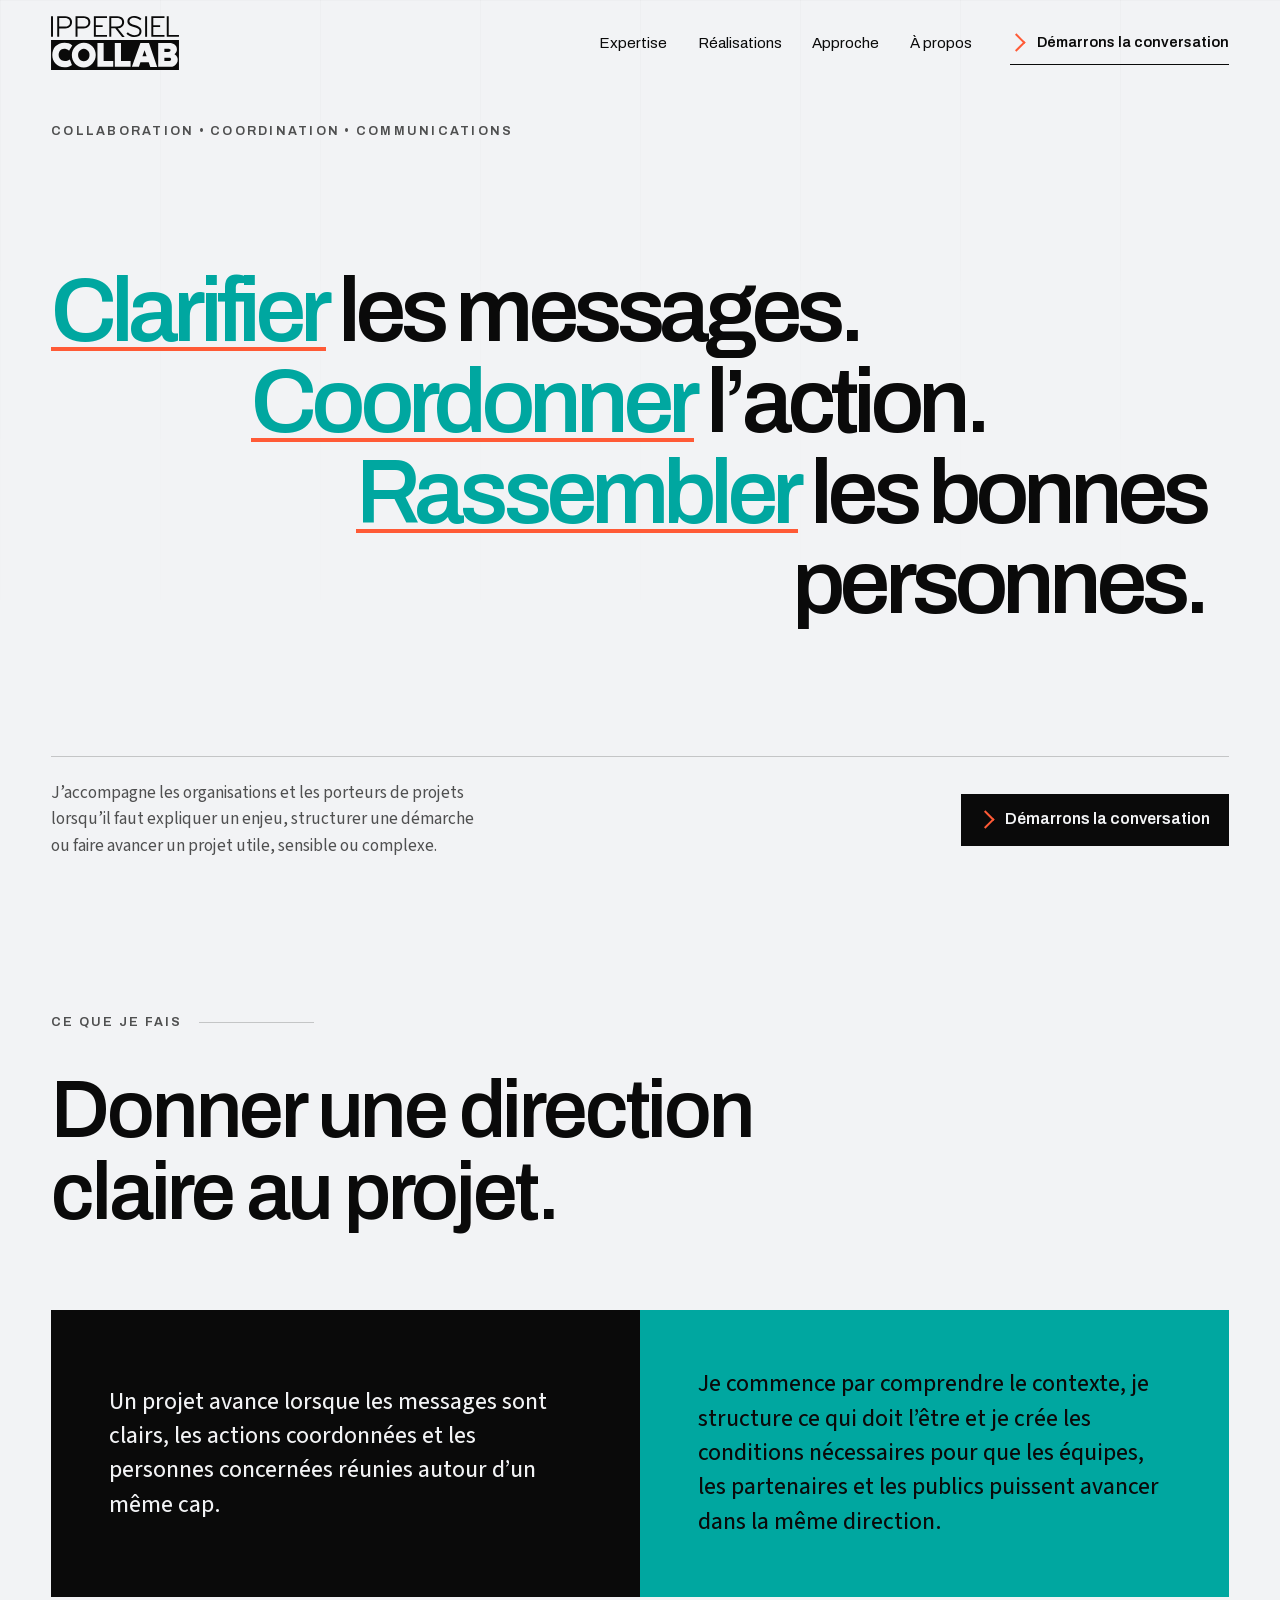
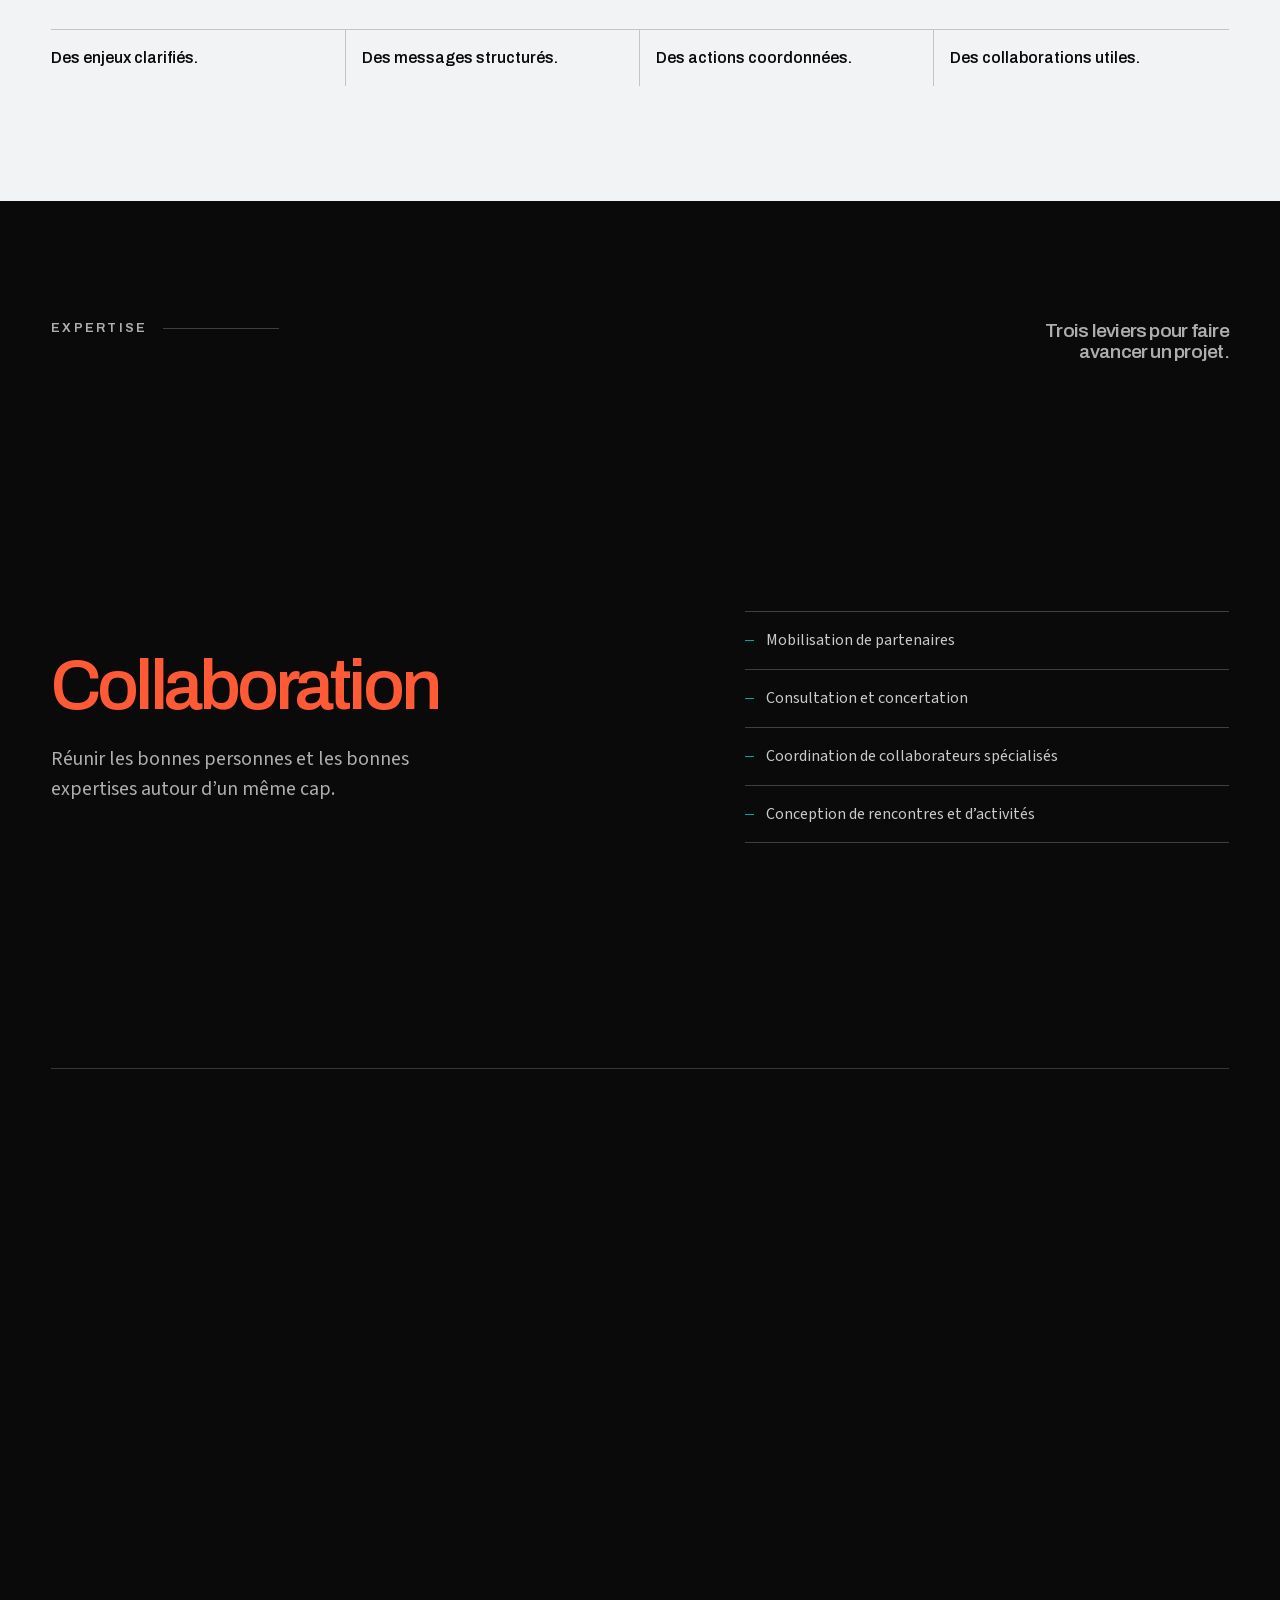
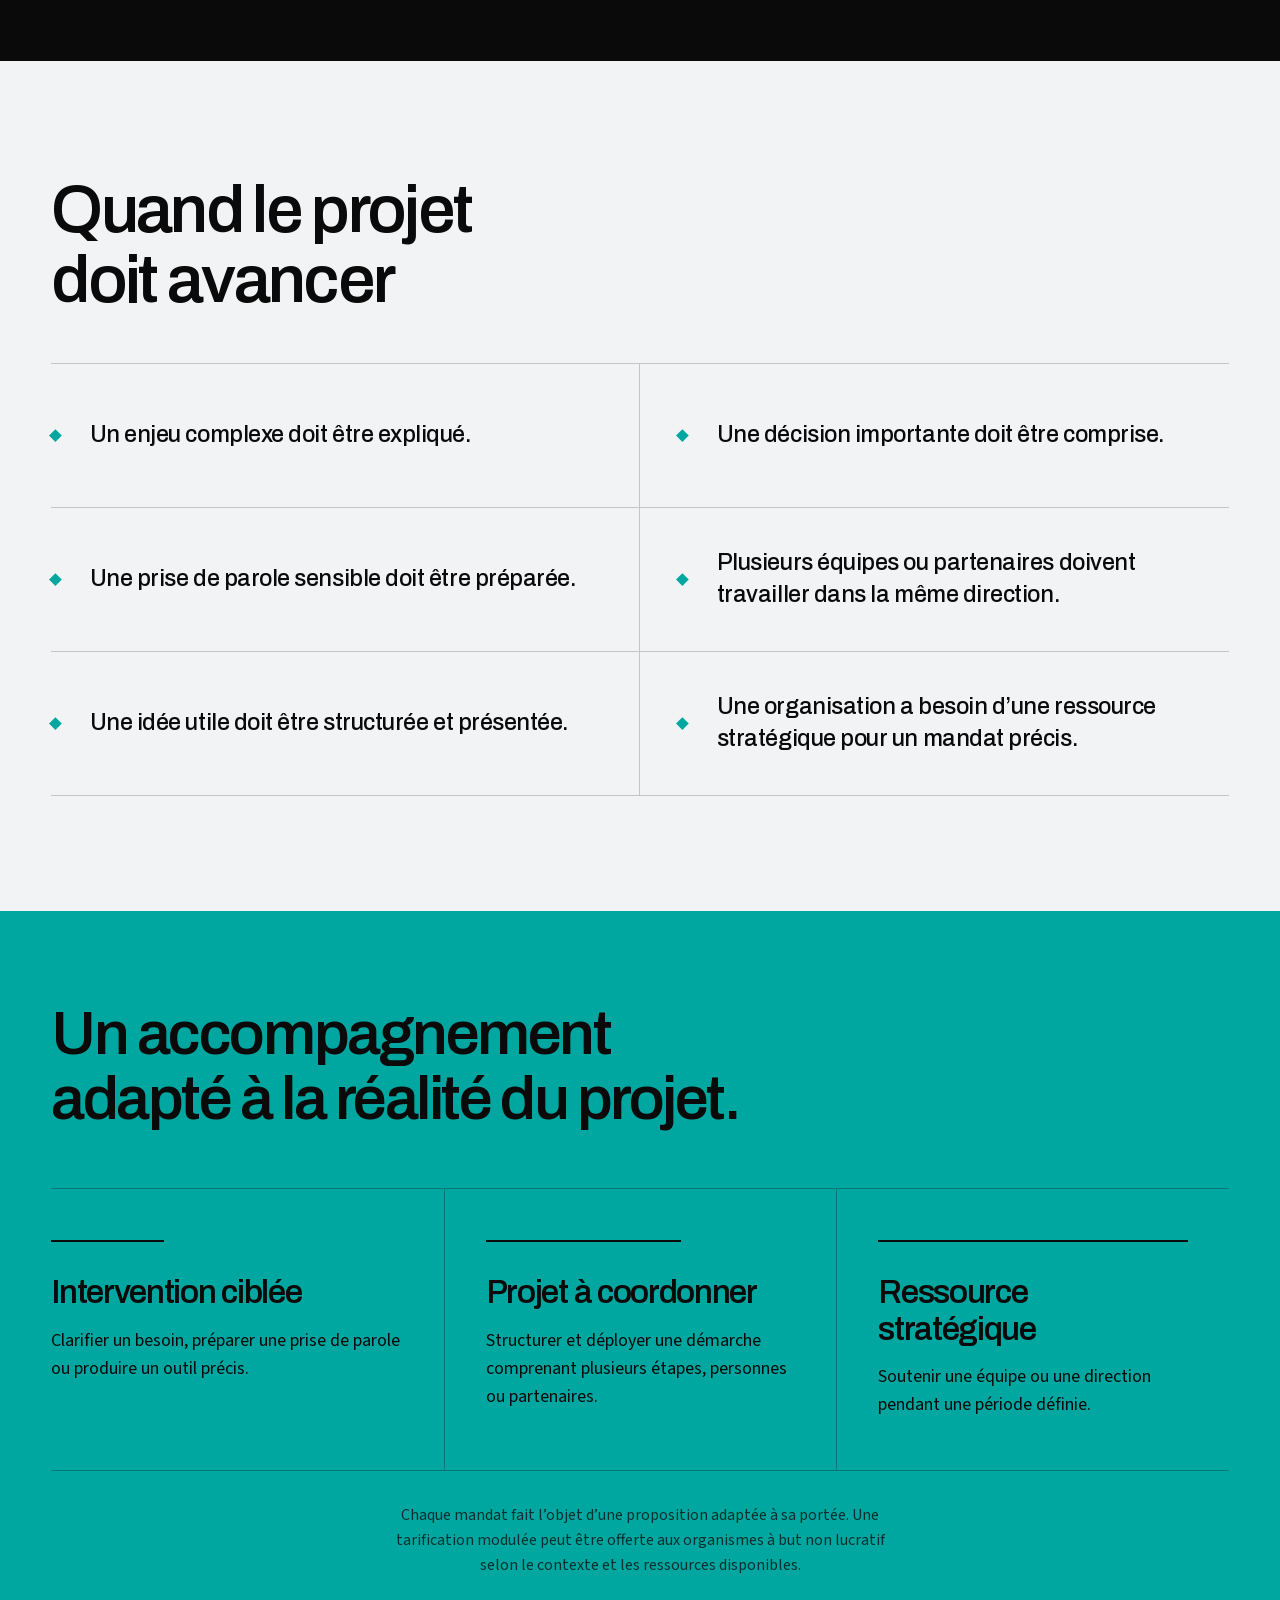
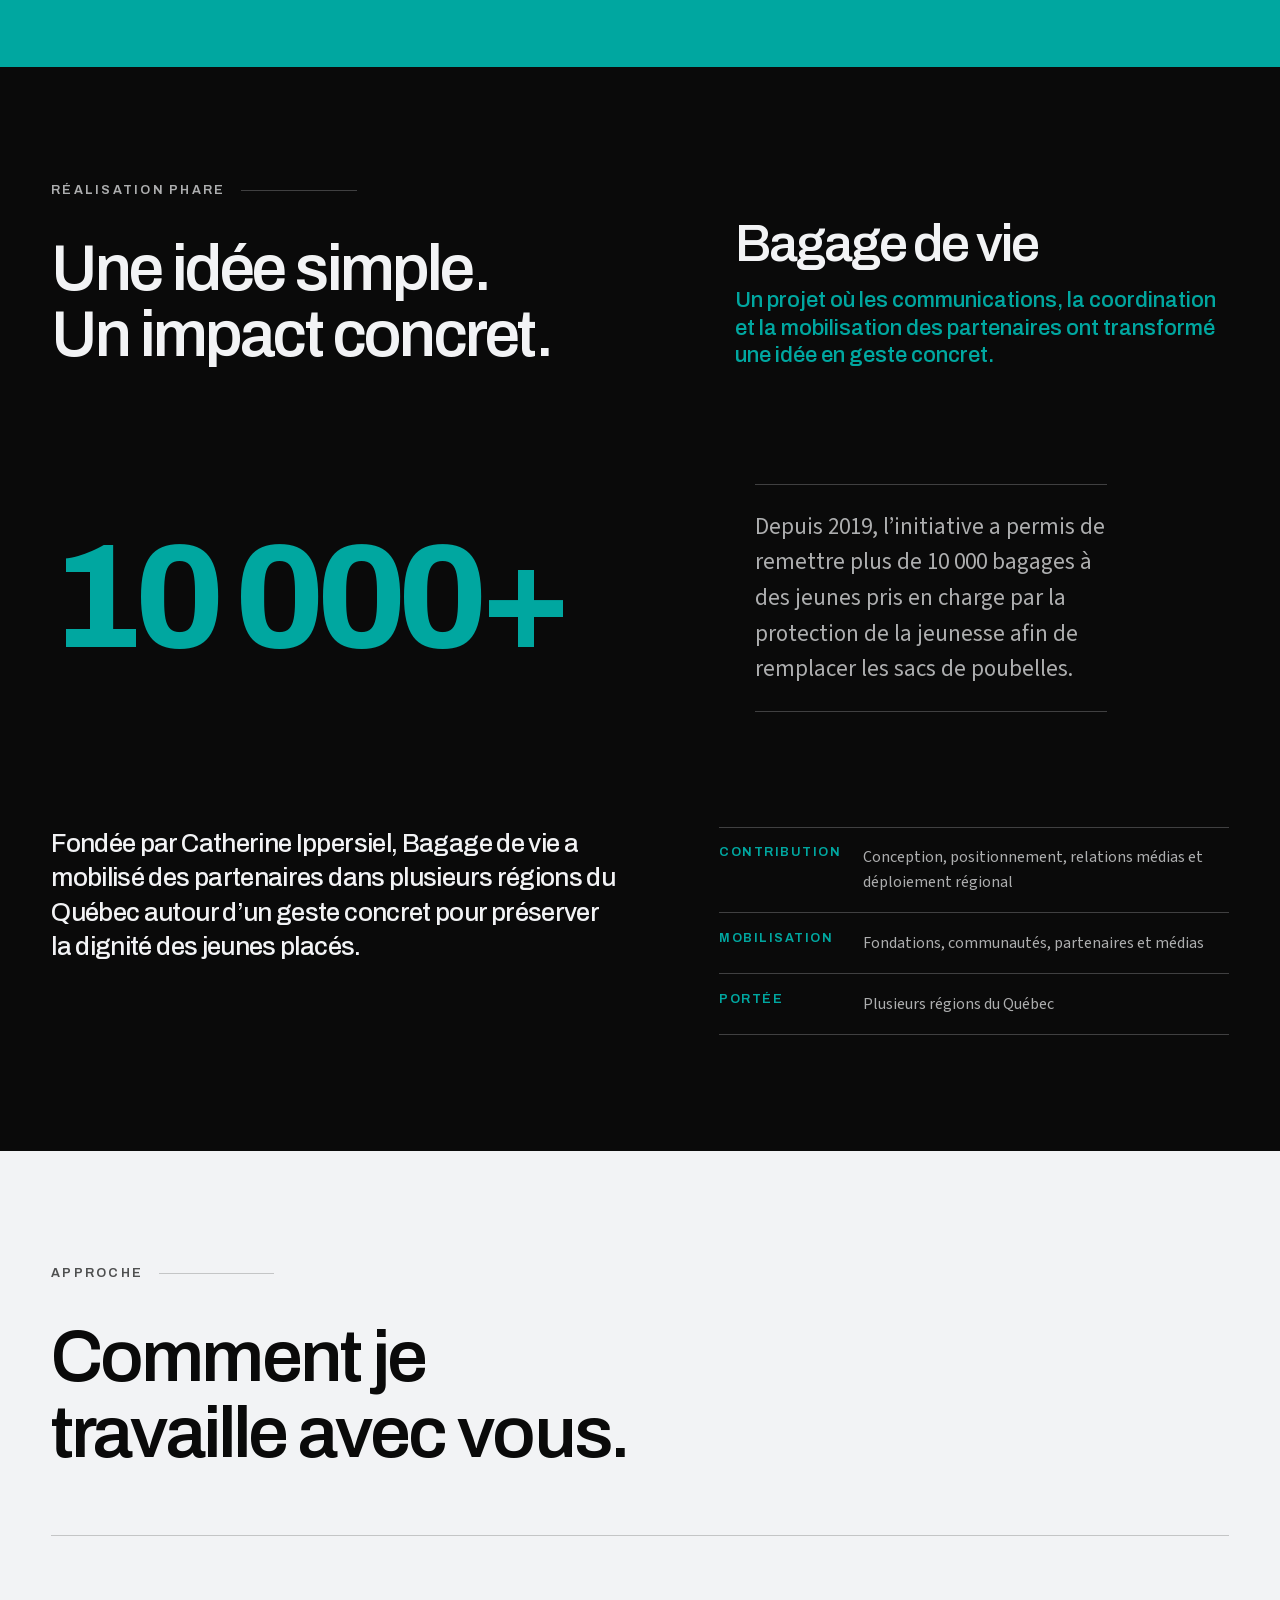
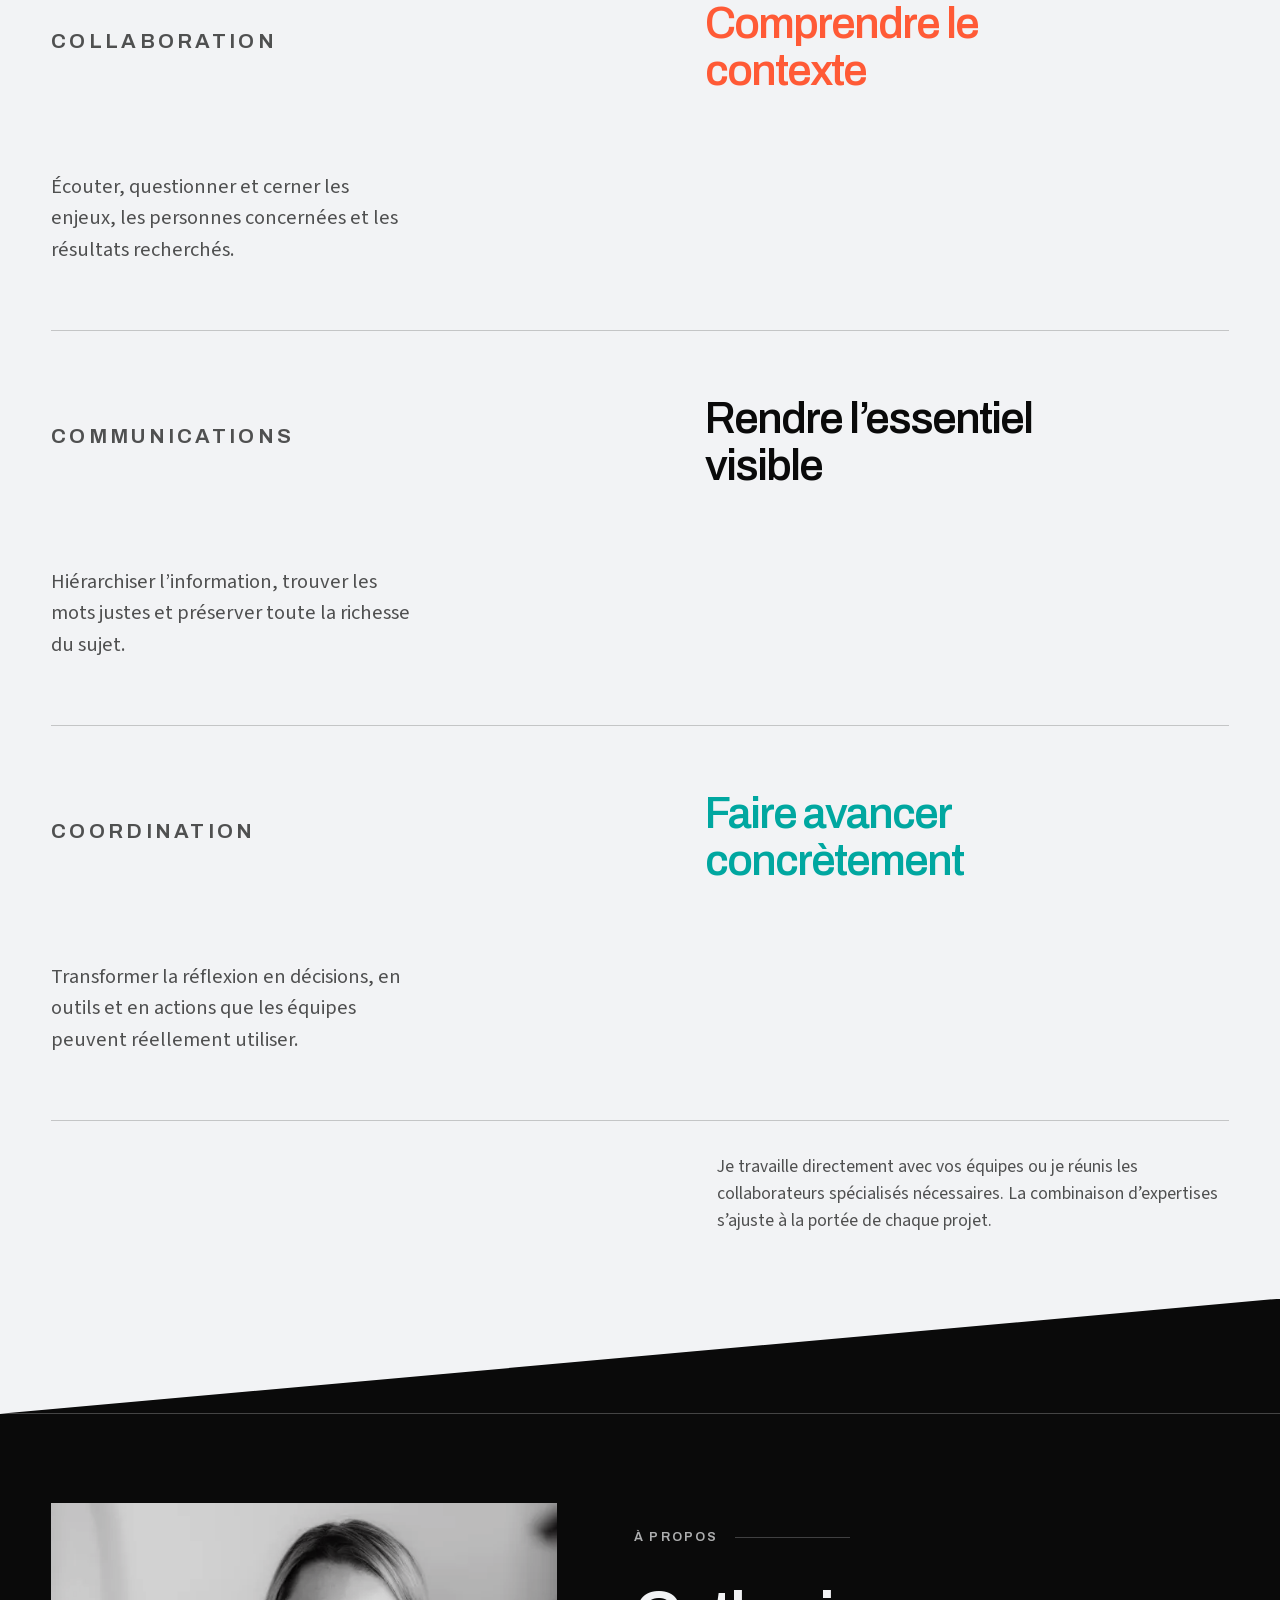
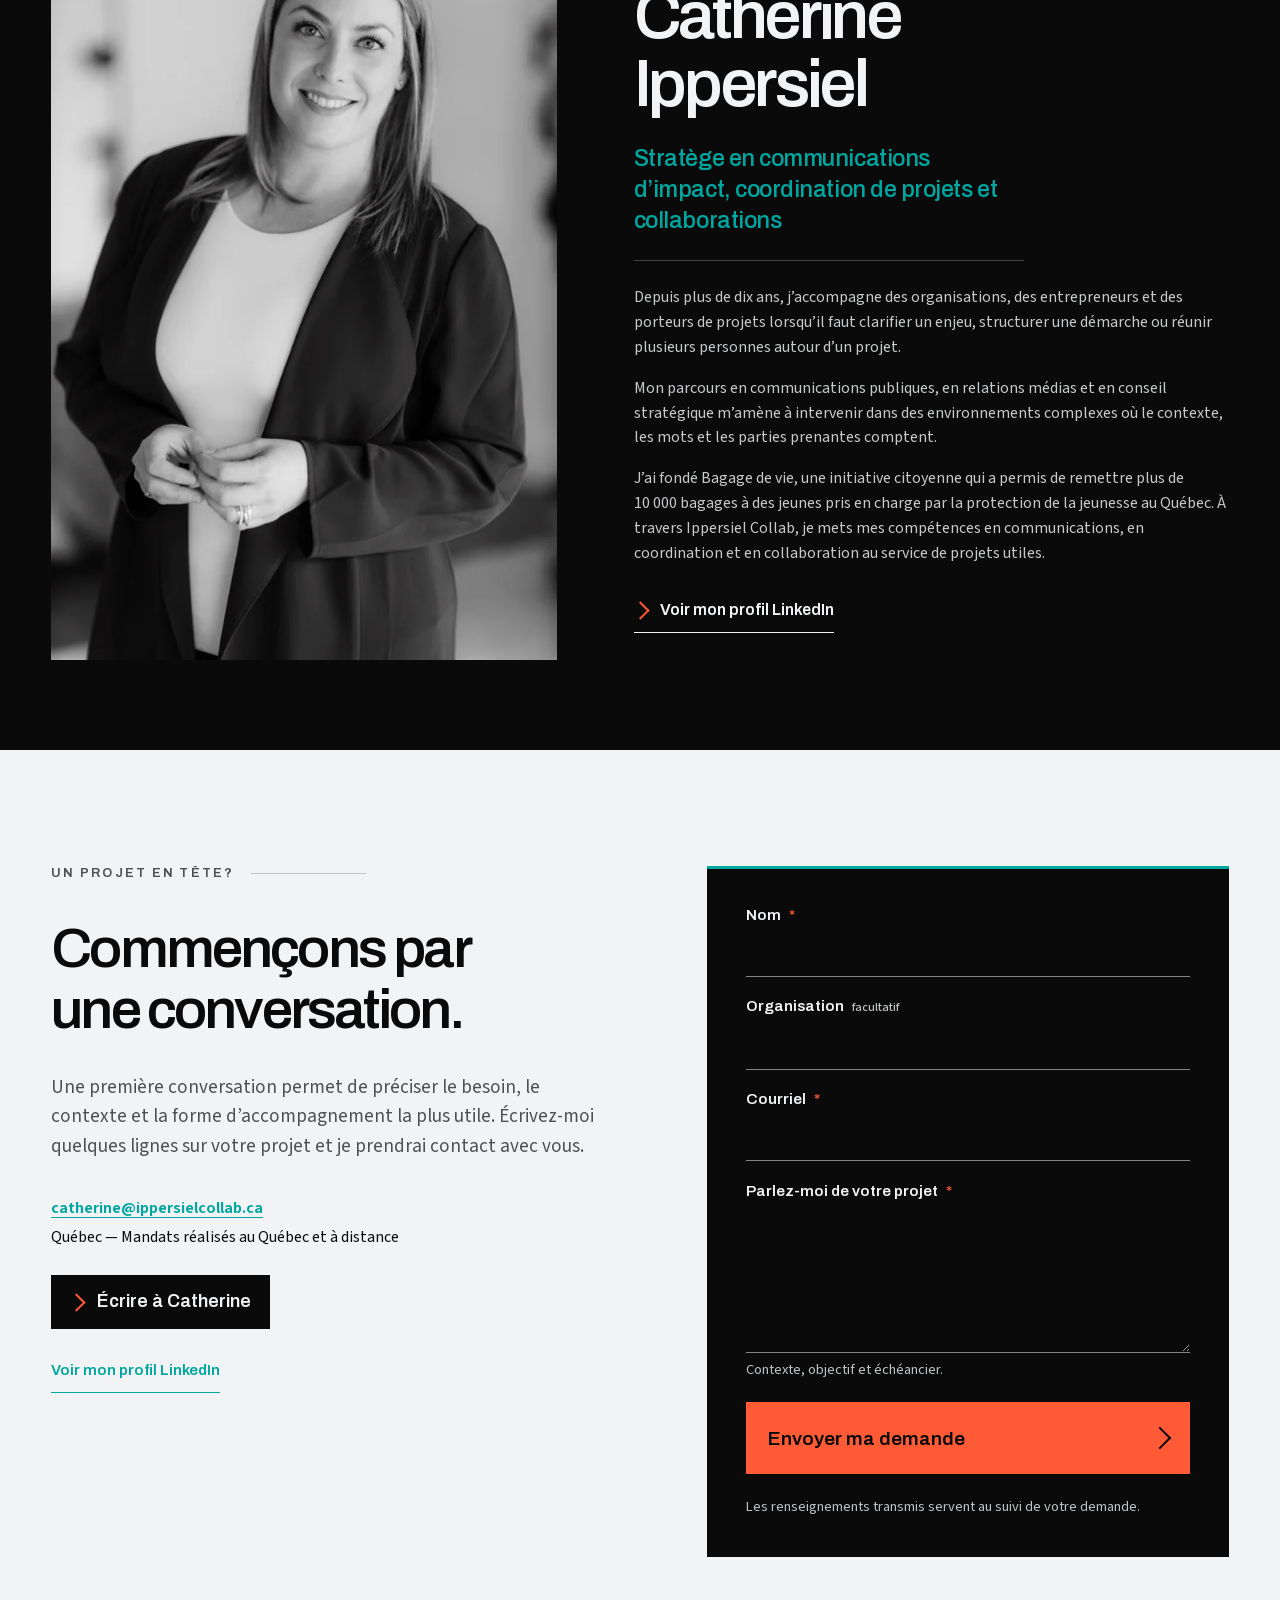
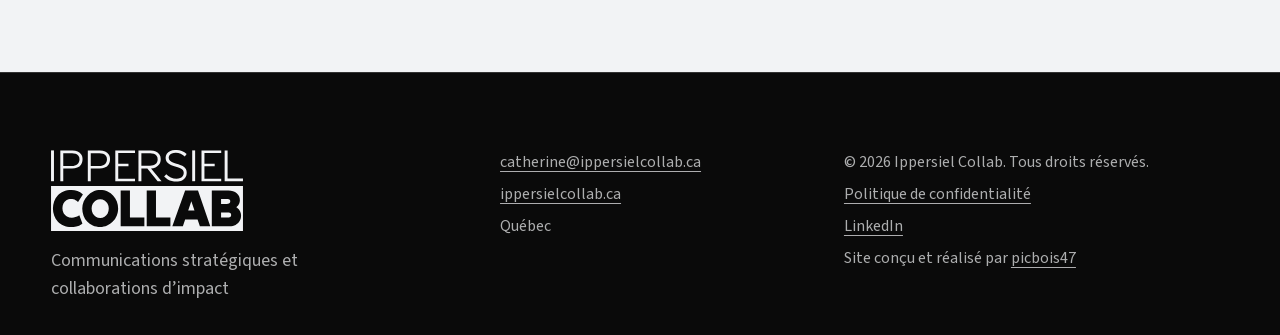
==== commit 3614f3be: "Remplace « Réalisation choisie » par « Réalisation phare » Demande de Catherine.  Co-Authored-By: Cl" ====
--- a/site/index.html
+++ b/site/index.html
@@ -56,7 +56,7 @@
 
     <section class="accompagnement terrain-sarcelle" id="accompagnement" data-header-theme="sarcelle" aria-labelledby="titre-accompagnement" data-scroll-scene="accompagnement"><div class="accompagnement__sticky"><div class="accompagnement__titre"><h2 class="titre-section titre-section--moyen" id="titre-accompagnement">Un accompagnement adapté à la réalité du projet.</h2></div><div class="accompagnement__grille"><article><span class="portee" aria-hidden="true"></span><h3>Intervention ciblée</h3><p>Clarifier un besoin, préparer une prise de parole ou produire un outil précis.</p></article><article><span class="portee portee--moyenne" aria-hidden="true"></span><h3>Projet à coordonner</h3><p>Structurer et déployer une démarche comprenant plusieurs étapes, personnes ou partenaires.</p></article><article><span class="portee portee--longue" aria-hidden="true"></span><h3>Ressource stratégique</h3><p>Soutenir une équipe ou une direction pendant une période définie.</p></article></div><p class="accompagnement__mention">Chaque mandat fait l’objet d’une proposition adaptée à sa portée. Une tarification modulée peut être offerte aux organismes à but non lucratif selon le contexte et les ressources disponibles.</p><span class="connecteur-orange" aria-hidden="true"></span><div class="scene__progression" aria-hidden="true"><span></span></div></div></section>
 
-    <section class="section realisation terrain-sombre" id="realisations" data-header-theme="sombre" aria-labelledby="titre-realisation" data-mesure-vue="realisations" data-scroll-reactive><div class="conteneur realisation__entete"><div><p class="repere" data-reveal>Réalisation choisie</p><h2 class="titre-section titre-section--moyen" id="titre-realisation" data-reveal>Une idée simple. Un impact concret.</h2></div><div data-reveal><h3 class="realisation__nom">Bagage de vie</h3><p class="realisation__signature">Un projet où les communications, la coordination et la mobilisation des partenaires ont transformé une idée en geste concret.</p></div></div><div class="preuve" id="preuve"><div class="preuve__barre" aria-hidden="true"></div><div class="preuve__chiffre" role="img" data-counter="10000" aria-label="Plus de 10 000 bagages"><span class="preuve__ombre" aria-hidden="true">10&nbsp;000+</span><span class="preuve__valeur" aria-hidden="true">10&nbsp;000+</span></div><p class="preuve__texte" data-reveal>Depuis 2019, l’initiative a permis de remettre plus de 10&nbsp;000 bagages à des jeunes pris en charge par la protection de la jeunesse afin de remplacer les sacs de poubelles.</p></div><div class="conteneur realisation__corps"><p class="realisation__recit" data-reveal>Fondée par Catherine Ippersiel, Bagage de vie a mobilisé des partenaires dans plusieurs régions du Québec autour d’un geste concret pour préserver la dignité des jeunes placés.</p><dl class="realisation__fiche" data-reveal><div><dt>Contribution</dt><dd>Conception, positionnement, relations médias et déploiement régional</dd></div><div><dt>Mobilisation</dt><dd>Fondations, communautés, partenaires et médias</dd></div><div><dt>Portée</dt><dd>Plusieurs régions du Québec</dd></div></dl></div></section>
+    <section class="section realisation terrain-sombre" id="realisations" data-header-theme="sombre" aria-labelledby="titre-realisation" data-mesure-vue="realisations" data-scroll-reactive><div class="conteneur realisation__entete"><div><p class="repere" data-reveal>Réalisation phare</p><h2 class="titre-section titre-section--moyen" id="titre-realisation" data-reveal>Une idée simple. Un impact concret.</h2></div><div data-reveal><h3 class="realisation__nom">Bagage de vie</h3><p class="realisation__signature">Un projet où les communications, la coordination et la mobilisation des partenaires ont transformé une idée en geste concret.</p></div></div><div class="preuve" id="preuve"><div class="preuve__barre" aria-hidden="true"></div><div class="preuve__chiffre" role="img" data-counter="10000" aria-label="Plus de 10 000 bagages"><span class="preuve__ombre" aria-hidden="true">10&nbsp;000+</span><span class="preuve__valeur" aria-hidden="true">10&nbsp;000+</span></div><p class="preuve__texte" data-reveal>Depuis 2019, l’initiative a permis de remettre plus de 10&nbsp;000 bagages à des jeunes pris en charge par la protection de la jeunesse afin de remplacer les sacs de poubelles.</p></div><div class="conteneur realisation__corps"><p class="realisation__recit" data-reveal>Fondée par Catherine Ippersiel, Bagage de vie a mobilisé des partenaires dans plusieurs régions du Québec autour d’un geste concret pour préserver la dignité des jeunes placés.</p><dl class="realisation__fiche" data-reveal><div><dt>Contribution</dt><dd>Conception, positionnement, relations médias et déploiement régional</dd></div><div><dt>Mobilisation</dt><dd>Fondations, communautés, partenaires et médias</dd></div><div><dt>Portée</dt><dd>Plusieurs régions du Québec</dd></div></dl></div></section>
 
     <section class="approche terrain-clair" id="approche" data-header-theme="clair" aria-labelledby="titre-approche" data-scroll-scene="approche"><div class="approche__sticky"><div class="conteneur approche__entete"><p class="repere">Approche</p><h2 class="titre-section" id="titre-approche">Comment je travaille avec vous.</h2></div><ol class="approche__mouvements"><li><p class="approche__etiquette">Collaboration</p><h3>Comprendre le contexte</h3><p>Écouter, questionner et cerner les enjeux, les personnes concernées et les résultats recherchés.</p></li><li><p class="approche__etiquette">Communications</p><h3>Rendre l’essentiel visible</h3><p>Hiérarchiser l’information, trouver les mots justes et préserver toute la richesse du sujet.</p></li><li class="approche__mouvement--accent"><p class="approche__etiquette">Coordination</p><h3>Faire avancer concrètement</h3><p>Transformer la réflexion en décisions, en outils et en actions que les équipes peuvent réellement utiliser.</p></li></ol><p class="approche__conclusion">Je travaille directement avec vos équipes ou je réunis les collaborateurs spécialisés nécessaires. La combinaison d’expertises s’ajuste à la portée de chaque projet.</p><div class="approche__masque" aria-hidden="true"></div><div class="approche__transition" aria-hidden="true"><span></span><span></span><span></span></div><div class="scene__progression" aria-hidden="true"><span></span></div></div></section>
 
